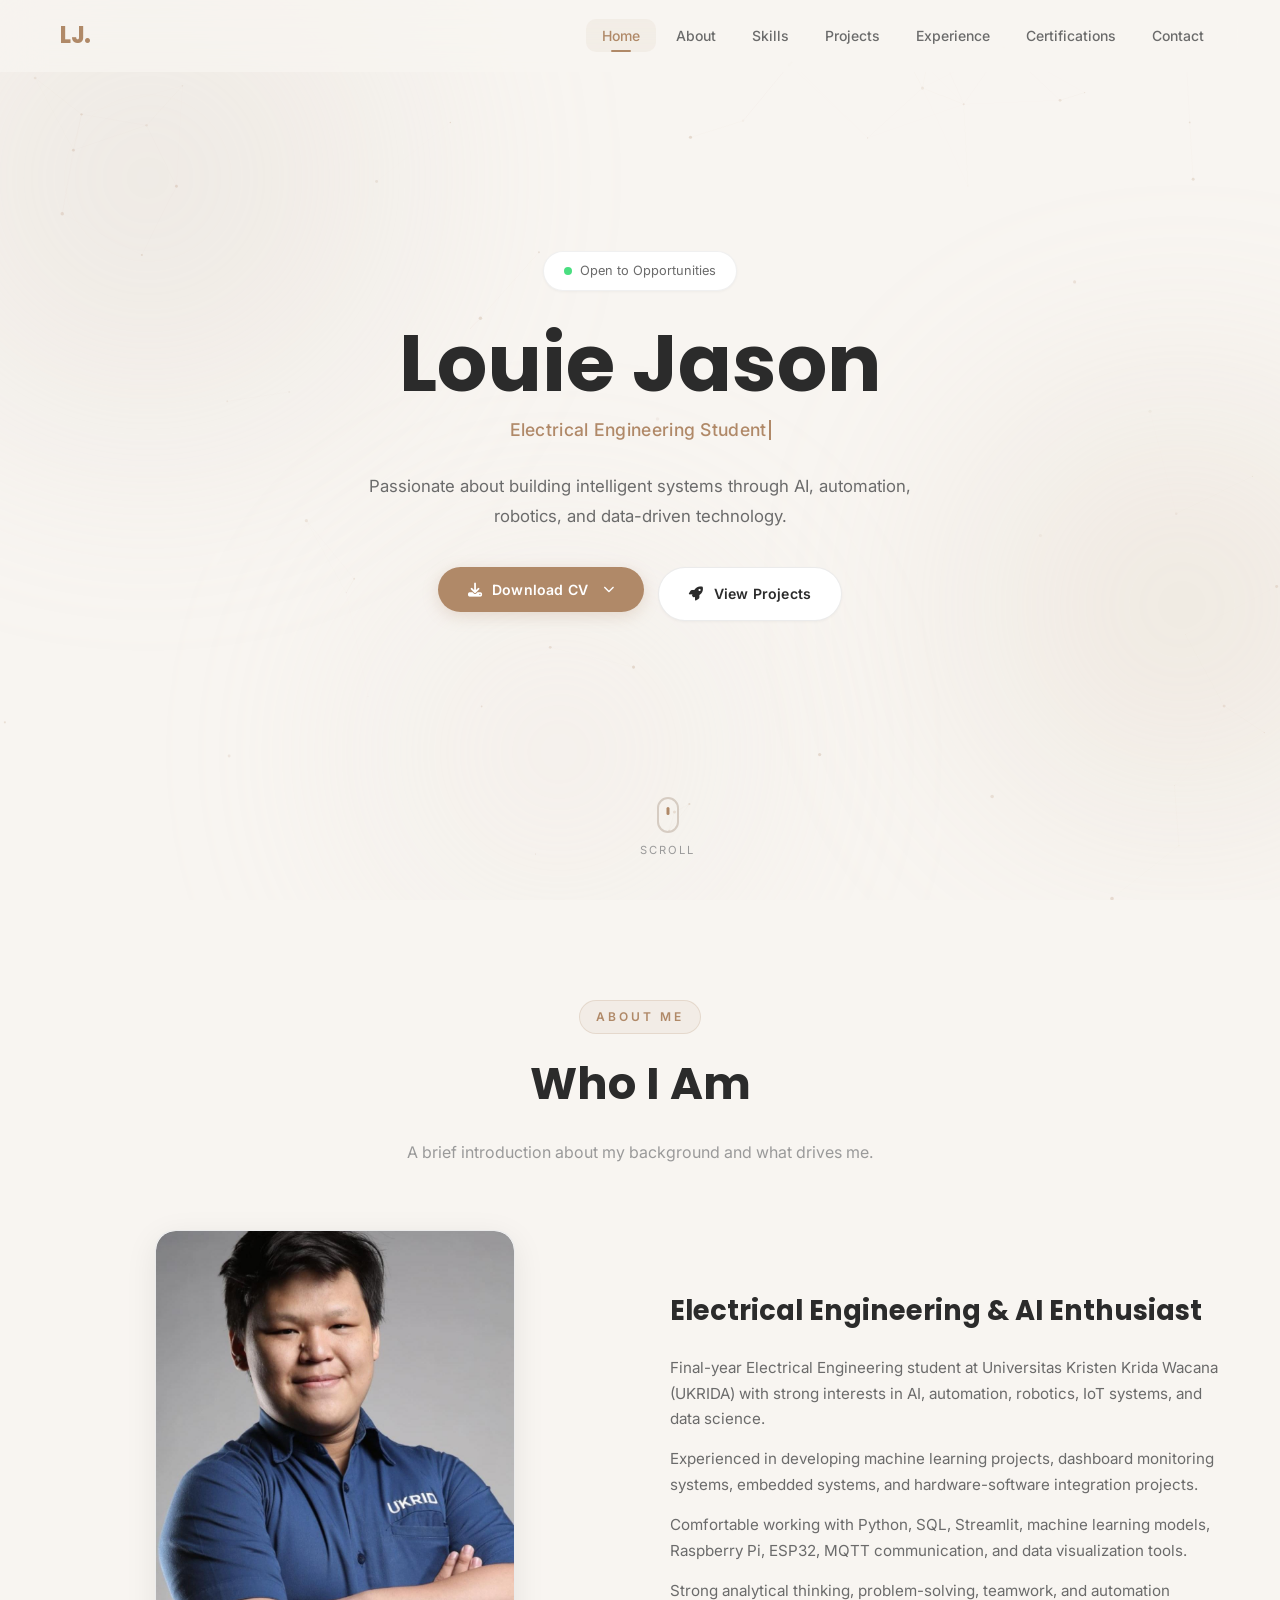
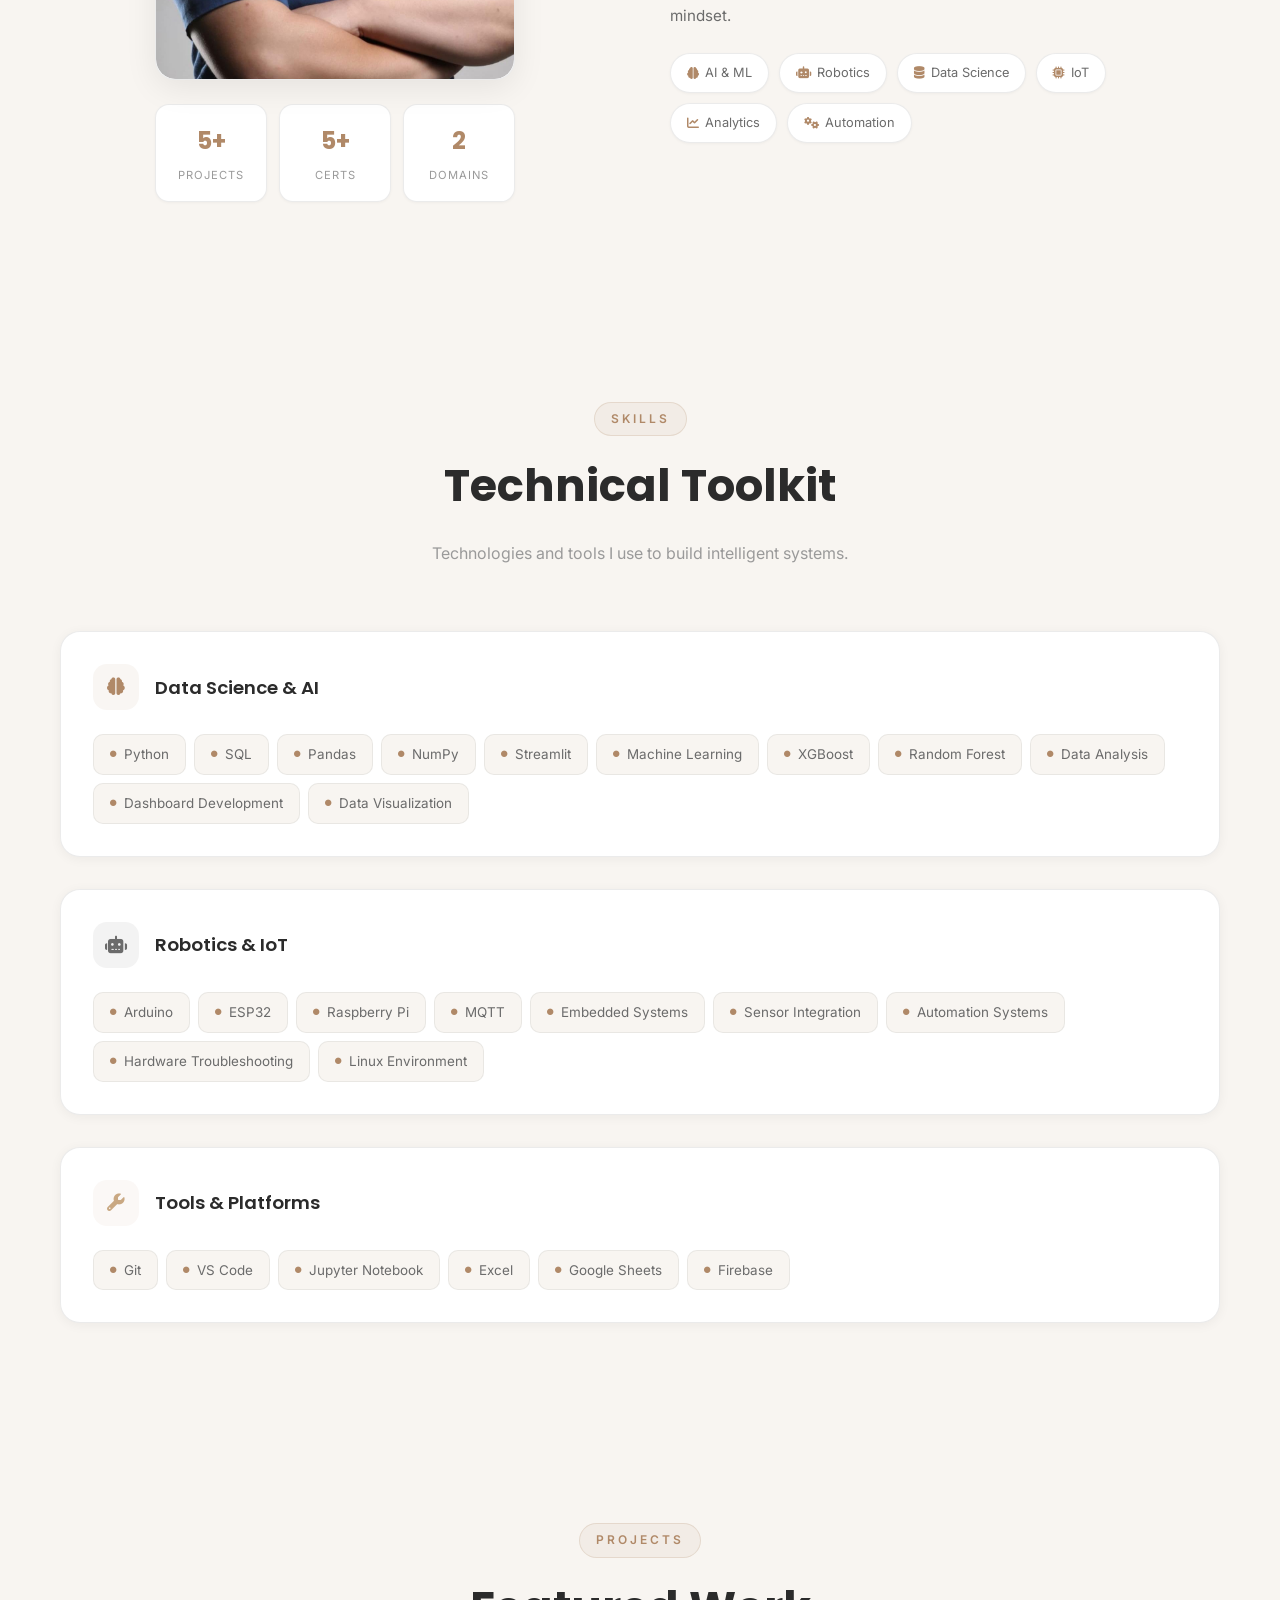
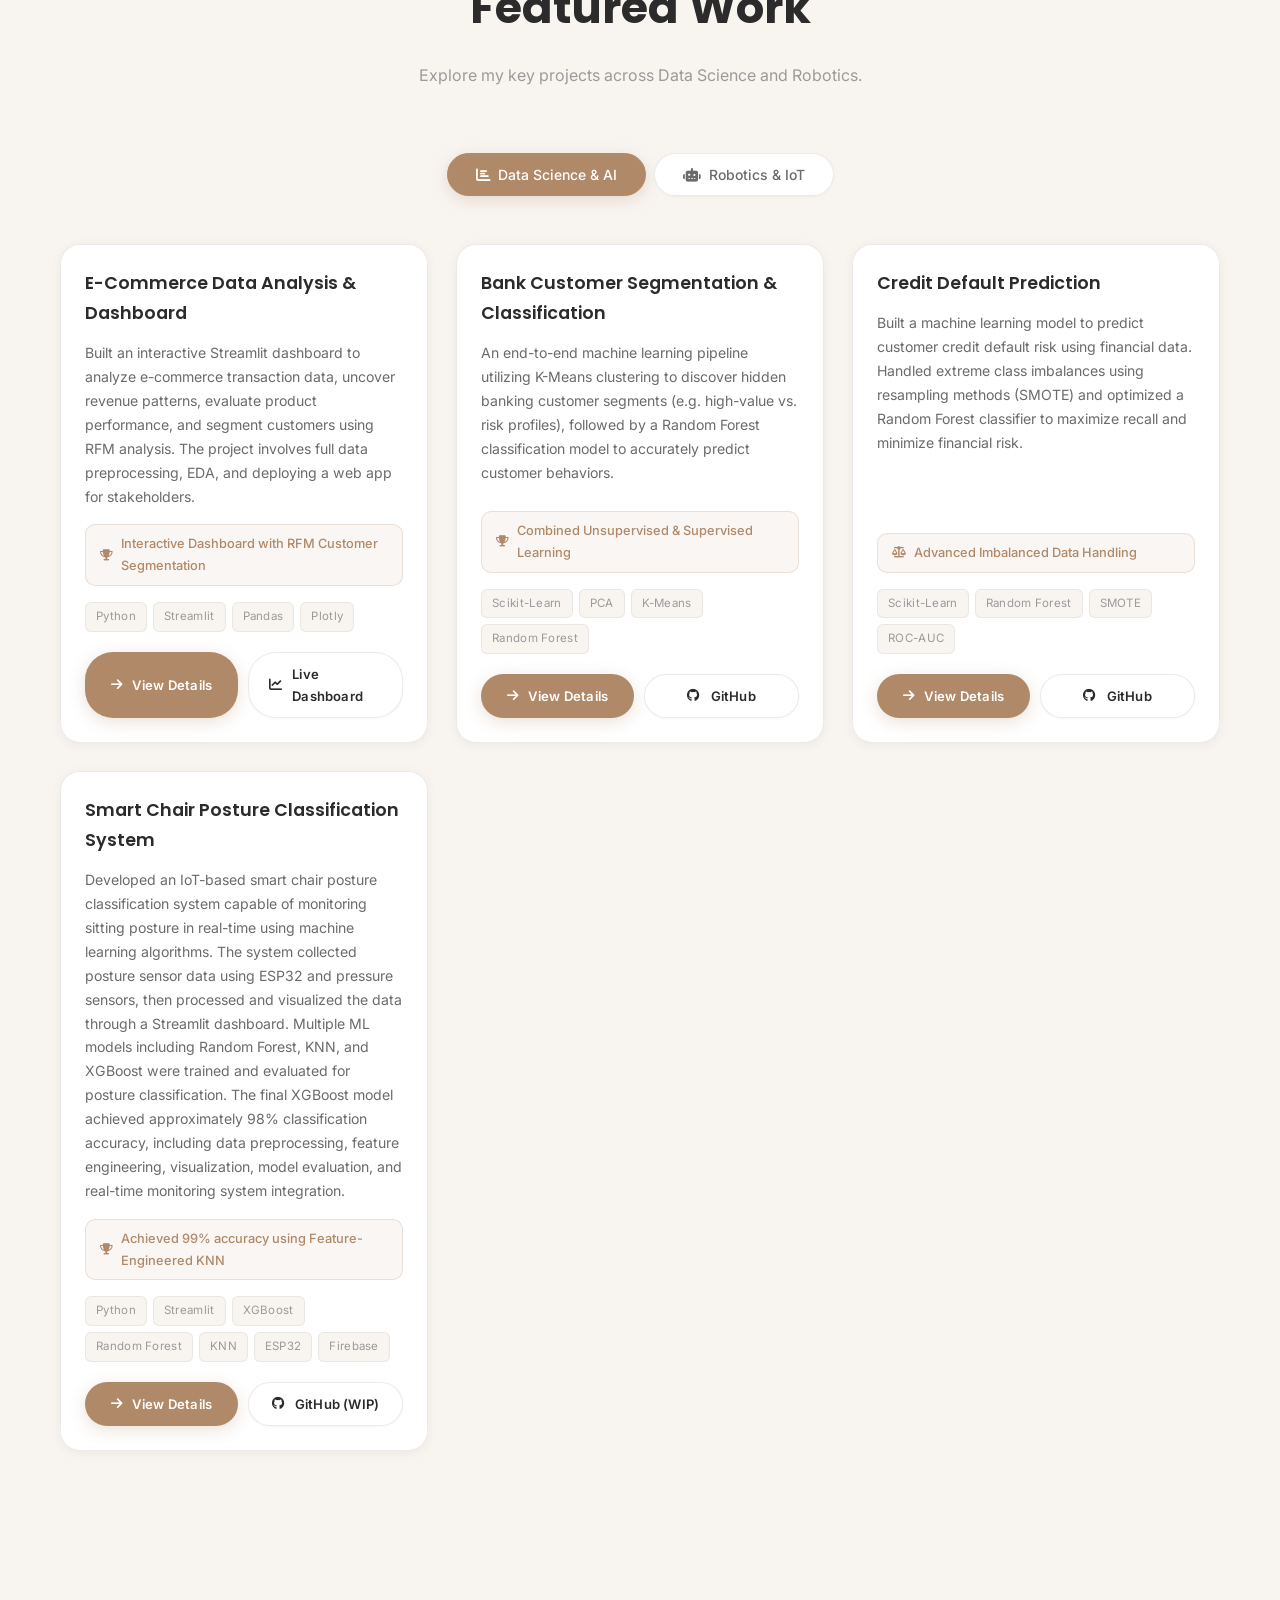
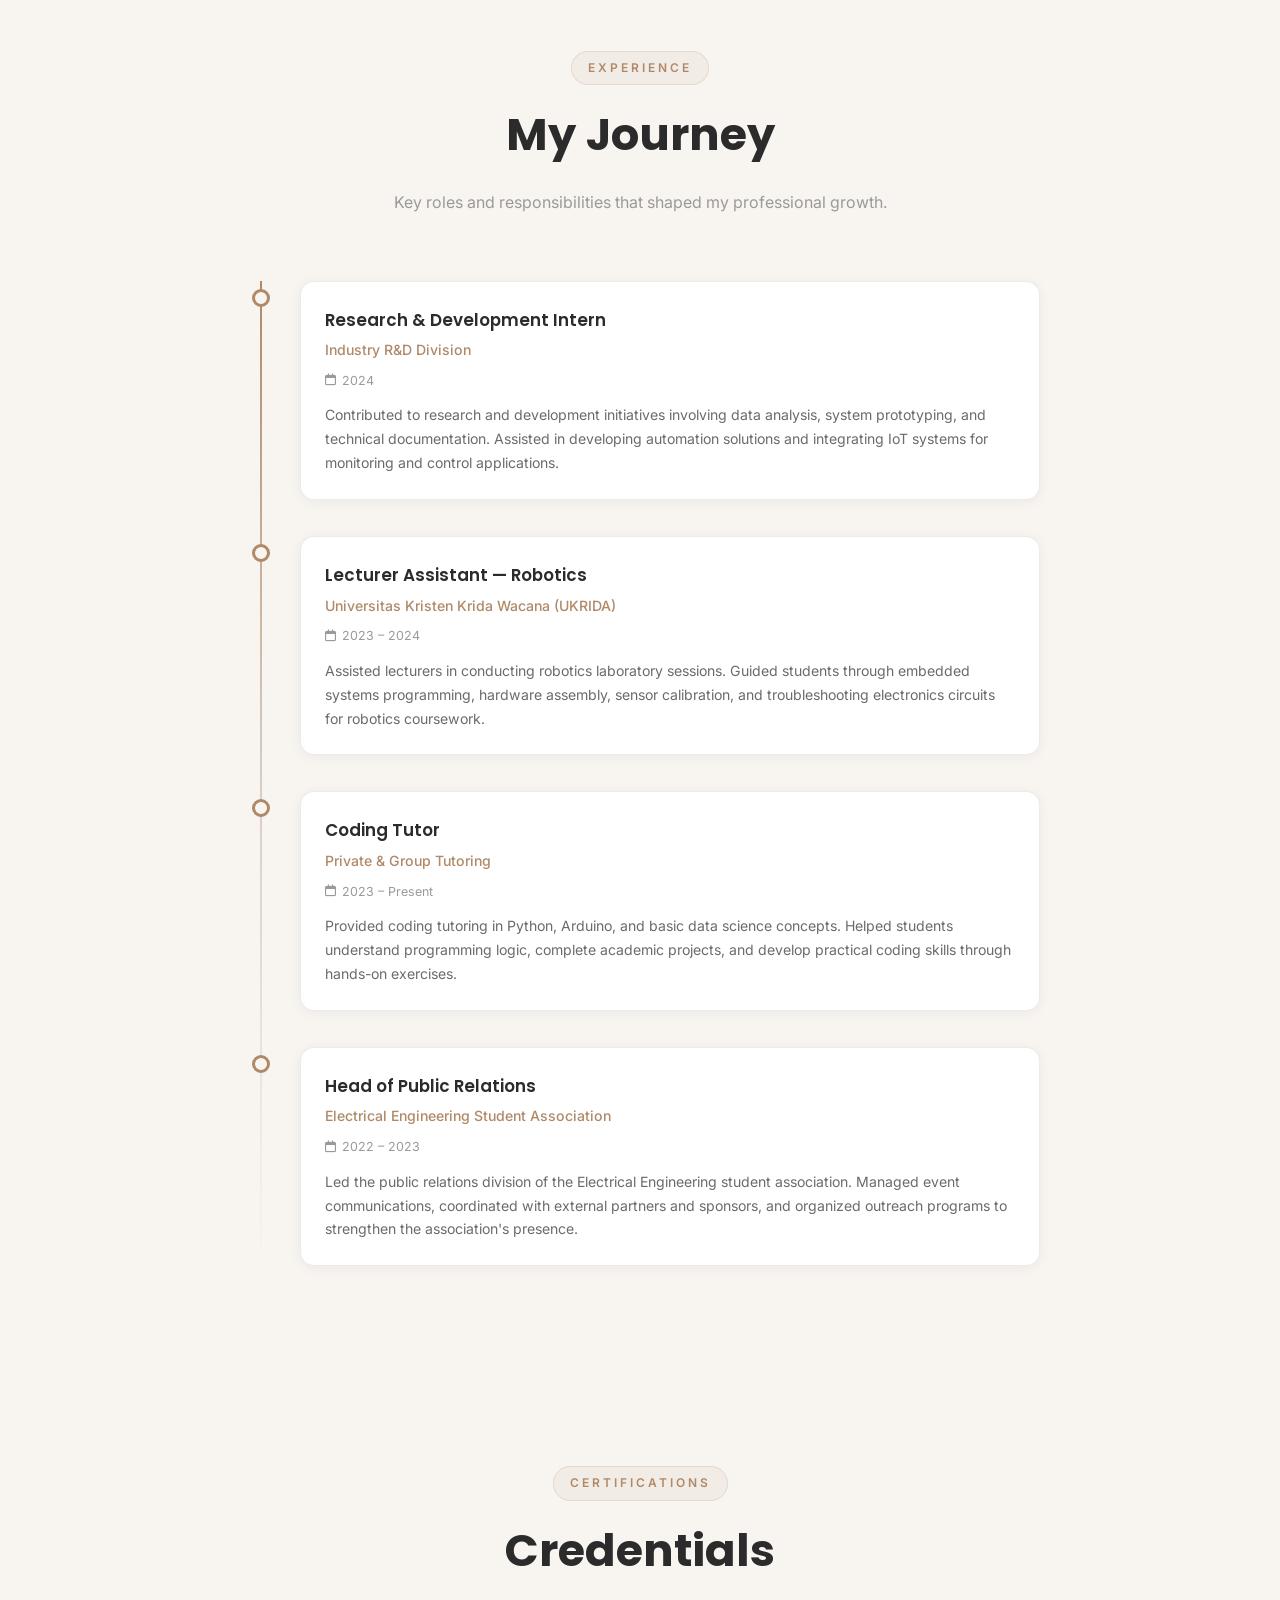
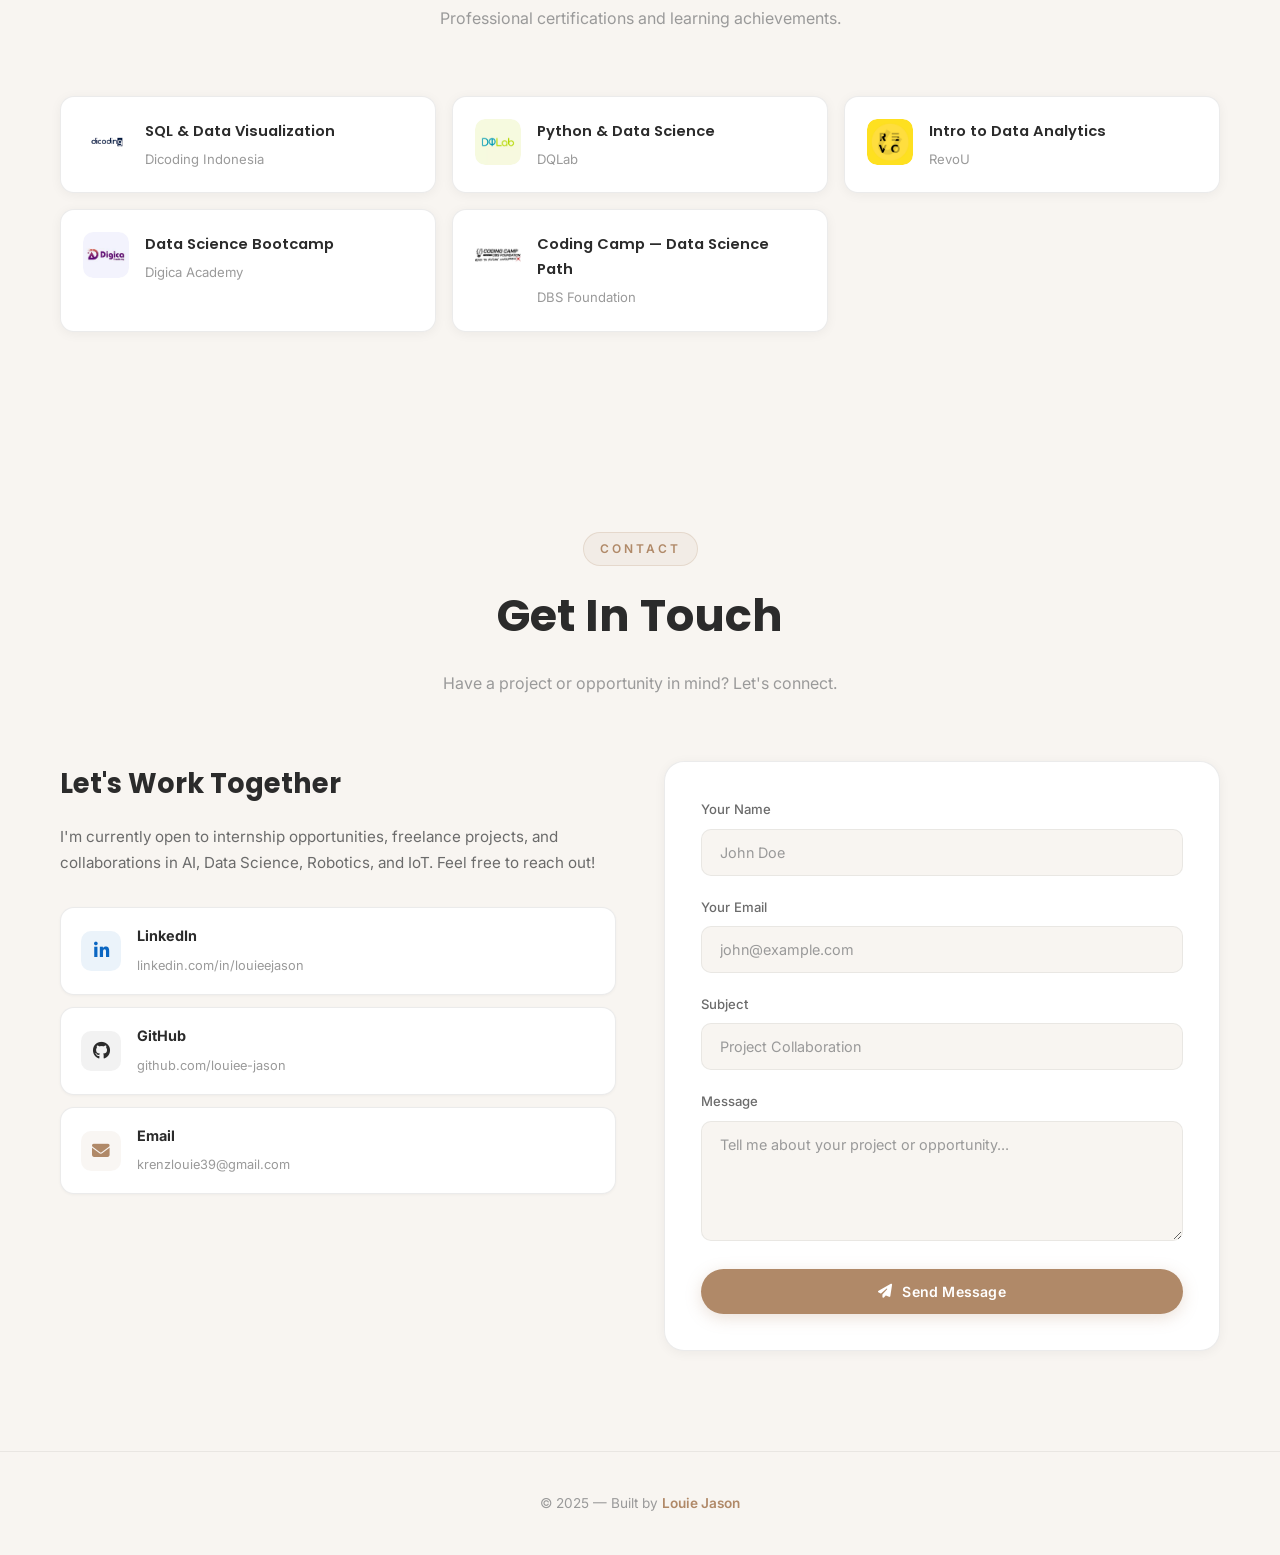
==== index.html @ 5260bde1 "Clean up repository: remove notebook folder, unused images, and all comments" ====
<!DOCTYPE html>
<html lang="en">
<head>
  <meta charset="UTF-8" />
  <meta name="viewport" content="width=device-width, initial-scale=1.0" />
  <meta name="description" content="Louie Jason — Electrical Engineering student passionate about AI, Data Science, Robotics & IoT. Explore projects, skills, and experience." />
  <meta name="keywords" content="Louie Jason, portfolio, AI, data science, robotics, IoT, electrical engineering" />
  <meta name="author" content="Louie Jason" />
  <title>Louie Jason — AI & Robotics Portfolio</title>

  <link rel="preconnect" href="https://fonts.googleapis.com" />
  <link rel="preconnect" href="https://fonts.gstatic.com" crossorigin />
  <link href="https://fonts.googleapis.com/css2?family=Inter:wght@400;500;600;700&family=Poppins:wght@400;500;600;700;800&display=swap" rel="stylesheet" />

  <link rel="stylesheet" href="https://cdnjs.cloudflare.com/ajax/libs/font-awesome/6.5.1/css/all.min.css" />

  <link rel="stylesheet" href="style.css" />
</head>
<body>

  <div class="preloader" id="preloader">
    <div class="preloader-spinner"></div>
    <div class="preloader-text">Loading</div>
  </div>

  <div class="bg-blobs" aria-hidden="true">
    <div class="blob blob-1"></div>
    <div class="blob blob-2"></div>
    <div class="blob blob-3"></div>
  </div>

  <canvas id="particles-canvas" aria-hidden="true"></canvas>

  <div class="nav-overlay" id="navOverlay"></div>

  <nav class="navbar" id="navbar">
    <a href="#hero" class="nav-logo">LJ.</a>
    <ul class="nav-links" id="navLinks">
      <li><a href="#hero" class="active">Home</a></li>
      <li><a href="#about">About</a></li>
      <li><a href="#skills">Skills</a></li>
      <li><a href="#projects">Projects</a></li>
      <li><a href="#experience">Experience</a></li>
      <li><a href="#certifications">Certifications</a></li>
      <li><a href="#contact">Contact</a></li>
    </ul>
    <button class="hamburger" id="hamburger" aria-label="Toggle navigation menu">
      <span></span>
      <span></span>
      <span></span>
    </button>
  </nav>

  <section class="hero" id="hero">
    <div class="hero-content">
      <div class="hero-badge">
        <span class="dot"></span>
        <span>Open to Opportunities</span>
      </div>
      <h1 class="hero-name">Louie Jason</h1>
      <div class="hero-typing-wrapper">
        <span class="hero-typing" id="typingText"></span><span class="typing-cursor"></span>
      </div>
      <p class="hero-description">
        Passionate about building intelligent systems through AI, automation, robotics, and data-driven technology.
      </p>
      <div class="hero-buttons">
        <div class="dropdown-wrapper">
          <button class="btn btn-primary" id="cvDropdownBtn">
            <i class="fa-solid fa-download"></i> Download CV <i class="fa-solid fa-chevron-down" style="font-size: 0.8em; margin-left: 5px;"></i>
          </button>
          <div class="dropdown-menu" id="cvDropdownMenu">
            <a href="cv/CV%20Louie%20DS.pdf" target="_blank" class="dropdown-item">
              <i class="fa-solid fa-chart-line"></i> Data Science & ML
            </a>
            <a href="cv/CV%20Louie.pdf" target="_blank" class="dropdown-item">
              <i class="fa-solid fa-microchip"></i> IoT & Robotics
            </a>
          </div>
        </div>
        <a href="#projects" class="btn btn-outline">
          <i class="fa-solid fa-rocket"></i> View Projects
        </a>
      </div>
    </div>
    <div class="hero-scroll">
      <div class="scroll-mouse"></div>
      <span>SCROLL</span>
    </div>
  </section>

  <section id="about">
    <div class="container">
      <div class="section-header reveal">
        <span class="section-label">About Me</span>
        <h2 class="section-title">Who I Am</h2>
        <p class="section-subtitle">A brief introduction about my background and what drives me.</p>
      </div>
      <div class="about-grid">
        <div class="about-image-wrapper reveal-left">
          <div class="about-image-card">
            <img src="images/me.jpeg" alt="Louie Jason" class="about-photo" />
          </div>
          <div class="about-stats">
            <div class="stat-card">
              <div class="stat-number">5+</div>
              <div class="stat-label">Projects</div>
            </div>
            <div class="stat-card">
              <div class="stat-number">5+</div>
              <div class="stat-label">Certs</div>
            </div>
            <div class="stat-card">
              <div class="stat-number">2</div>
              <div class="stat-label">Domains</div>
            </div>
          </div>
        </div>
        <div class="about-text-content reveal-right">
          <h3>Electrical Engineering &amp; AI Enthusiast</h3>
          <p>
            Final-year Electrical Engineering student at Universitas Kristen Krida Wacana (UKRIDA) with strong interests in AI, automation, robotics, IoT systems, and data science.
          </p>
          <p>
            Experienced in developing machine learning projects, dashboard monitoring systems, embedded systems, and hardware-software integration projects.
          </p>
          <p>
            Comfortable working with Python, SQL, Streamlit, machine learning models, Raspberry Pi, ESP32, MQTT communication, and data visualization tools.
          </p>
          <p>
            Strong analytical thinking, problem-solving, teamwork, and automation mindset.
          </p>
          <div class="about-highlights">
            <span class="highlight-tag"><i class="fa-solid fa-brain"></i> AI &amp; ML</span>
            <span class="highlight-tag"><i class="fa-solid fa-robot"></i> Robotics</span>
            <span class="highlight-tag"><i class="fa-solid fa-database"></i> Data Science</span>
            <span class="highlight-tag"><i class="fa-solid fa-microchip"></i> IoT</span>
            <span class="highlight-tag"><i class="fa-solid fa-chart-line"></i> Analytics</span>
            <span class="highlight-tag"><i class="fa-solid fa-gears"></i> Automation</span>
          </div>
        </div>
      </div>
    </div>
  </section>

  <section id="skills">
    <div class="container">
      <div class="section-header reveal">
        <span class="section-label">Skills</span>
        <h2 class="section-title">Technical Toolkit</h2>
        <p class="section-subtitle">Technologies and tools I use to build intelligent systems.</p>
      </div>
      <div class="skills-categories">

        <div class="skill-category reveal">
          <div class="skill-category-header">
            <div class="skill-category-icon data">
              <i class="fa-solid fa-brain"></i>
            </div>
            <h3 class="skill-category-title">Data Science &amp; AI</h3>
          </div>
          <div class="skills-grid">
            <span class="skill-chip"><i class="fa-solid fa-circle"></i> Python</span>
            <span class="skill-chip"><i class="fa-solid fa-circle"></i> SQL</span>
            <span class="skill-chip"><i class="fa-solid fa-circle"></i> Pandas</span>
            <span class="skill-chip"><i class="fa-solid fa-circle"></i> NumPy</span>
            <span class="skill-chip"><i class="fa-solid fa-circle"></i> Streamlit</span>
            <span class="skill-chip"><i class="fa-solid fa-circle"></i> Machine Learning</span>
            <span class="skill-chip"><i class="fa-solid fa-circle"></i> XGBoost</span>
            <span class="skill-chip"><i class="fa-solid fa-circle"></i> Random Forest</span>
            <span class="skill-chip"><i class="fa-solid fa-circle"></i> Data Analysis</span>
            <span class="skill-chip"><i class="fa-solid fa-circle"></i> Dashboard Development</span>
            <span class="skill-chip"><i class="fa-solid fa-circle"></i> Data Visualization</span>
          </div>
        </div>

        <div class="skill-category reveal">
          <div class="skill-category-header">
            <div class="skill-category-icon robotics">
              <i class="fa-solid fa-robot"></i>
            </div>
            <h3 class="skill-category-title">Robotics &amp; IoT</h3>
          </div>
          <div class="skills-grid">
            <span class="skill-chip"><i class="fa-solid fa-circle"></i> Arduino</span>
            <span class="skill-chip"><i class="fa-solid fa-circle"></i> ESP32</span>
            <span class="skill-chip"><i class="fa-solid fa-circle"></i> Raspberry Pi</span>
            <span class="skill-chip"><i class="fa-solid fa-circle"></i> MQTT</span>
            <span class="skill-chip"><i class="fa-solid fa-circle"></i> Embedded Systems</span>
            <span class="skill-chip"><i class="fa-solid fa-circle"></i> Sensor Integration</span>
            <span class="skill-chip"><i class="fa-solid fa-circle"></i> Automation Systems</span>
            <span class="skill-chip"><i class="fa-solid fa-circle"></i> Hardware Troubleshooting</span>
            <span class="skill-chip"><i class="fa-solid fa-circle"></i> Linux Environment</span>
          </div>
        </div>

        <div class="skill-category reveal">
          <div class="skill-category-header">
            <div class="skill-category-icon tools">
              <i class="fa-solid fa-wrench"></i>
            </div>
            <h3 class="skill-category-title">Tools &amp; Platforms</h3>
          </div>
          <div class="skills-grid">
            <span class="skill-chip"><i class="fa-solid fa-circle"></i> Git</span>
            <span class="skill-chip"><i class="fa-solid fa-circle"></i> VS Code</span>
            <span class="skill-chip"><i class="fa-solid fa-circle"></i> Jupyter Notebook</span>
            <span class="skill-chip"><i class="fa-solid fa-circle"></i> Excel</span>
            <span class="skill-chip"><i class="fa-solid fa-circle"></i> Google Sheets</span>
            <span class="skill-chip"><i class="fa-solid fa-circle"></i> Firebase</span>
          </div>
        </div>
      </div>
    </div>
  </section>

  <section id="projects">
    <div class="container">
      <div class="section-header reveal">
        <span class="section-label">Projects</span>
        <h2 class="section-title">Featured Work</h2>
        <p class="section-subtitle">Explore my key projects across Data Science and Robotics.</p>
      </div>

      <div class="projects-tabs reveal">
        <button class="tab-btn active" data-tab="datascience" id="tab-datascience">
          <i class="fa-solid fa-chart-bar"></i>&nbsp; Data Science &amp; AI
        </button>
        <button class="tab-btn" data-tab="robotics" id="tab-robotics">
          <i class="fa-solid fa-robot"></i>&nbsp; Robotics &amp; IoT
        </button>
      </div>

      <div class="tab-content active" id="datascience">
        <div class="projects-grid">

          <div class="project-card reveal">
            <div class="project-content">
              <h3 class="project-title">E-Commerce Data Analysis & Dashboard</h3>
              <p class="project-description">
                Built an interactive Streamlit dashboard to analyze e-commerce transaction data, uncover revenue patterns, evaluate product performance, and segment customers using RFM analysis. The project involves full data preprocessing, EDA, and deploying a web app for stakeholders.
              </p>
              <div class="project-highlight">
                <i class="fa-solid fa-trophy"></i> Interactive Dashboard with RFM Customer Segmentation
              </div>
              <div class="project-tech">
                <span class="tech-tag">Python</span>
                <span class="tech-tag">Streamlit</span>
                <span class="tech-tag">Pandas</span>
                <span class="tech-tag">Plotly</span>
              </div>
              <div class="project-links">
                <a href="projects/ecommerce-dashboard.html" class="btn btn-primary btn-small">
                  <i class="fa-solid fa-arrow-right"></i> View Details
                </a>
                <a href="https://ecommerce-dashboard-analysis-louieejason.streamlit.app/" target="_blank" class="btn btn-outline btn-small">
                  <i class="fa-solid fa-chart-line"></i> Live Dashboard
                </a>
              </div>
            </div>
          </div>

          <div class="project-card reveal">
            <div class="project-content">
              <h3 class="project-title">Bank Customer Segmentation & Classification</h3>
              <p class="project-description">
                An end-to-end machine learning pipeline utilizing K-Means clustering to discover hidden banking customer segments (e.g. high-value vs. risk profiles), followed by a Random Forest classification model to accurately predict customer behaviors.
              </p>
              <div class="project-highlight">
                <i class="fa-solid fa-trophy"></i> Combined Unsupervised & Supervised Learning
              </div>
              <div class="project-tech">
                <span class="tech-tag">Scikit-Learn</span>
                <span class="tech-tag">PCA</span>
                <span class="tech-tag">K-Means</span>
                <span class="tech-tag">Random Forest</span>
              </div>
              <div class="project-links">
                <a href="projects/ml-pipeline.html" class="btn btn-primary btn-small">
                  <i class="fa-solid fa-arrow-right"></i> View Details
                </a>
                <a href="https://github.com/louiee-jason/bank-customer-segmentation-and-classification/tree/main" target="_blank" class="btn btn-outline btn-small">
                  <i class="fa-brands fa-github"></i> GitHub
                </a>
              </div>
            </div>
          </div>

          <div class="project-card reveal">
            <div class="project-content">
              <h3 class="project-title">Credit Default Prediction</h3>
              <p class="project-description">
                Built a machine learning model to predict customer credit default risk using financial data. Handled extreme class imbalances using resampling methods (SMOTE) and optimized a Random Forest classifier to maximize recall and minimize financial risk.
              </p>
              <div class="project-highlight">
                <i class="fa-solid fa-balance-scale"></i> Advanced Imbalanced Data Handling
              </div>
              <div class="project-tech">
                <span class="tech-tag">Scikit-Learn</span>
                <span class="tech-tag">Random Forest</span>
                <span class="tech-tag">SMOTE</span>
                <span class="tech-tag">ROC-AUC</span>
              </div>
              <div class="project-links">
                <a href="projects/credit-default.html" class="btn btn-primary btn-small">
                  <i class="fa-solid fa-arrow-right"></i> View Details
                </a>
                <a href="https://github.com/louiee-jason" target="_blank" class="btn btn-outline btn-small">
                  <i class="fa-brands fa-github"></i> GitHub
                </a>
              </div>
            </div>
          </div>

          <div class="project-card reveal">

            <div class="project-content">
              <h3 class="project-title">Smart Chair Posture Classification System</h3>
              <p class="project-description">
                Developed an IoT-based smart chair posture classification system capable of monitoring sitting posture in real-time using machine learning algorithms. The system collected posture sensor data using ESP32 and pressure sensors, then processed and visualized the data through a Streamlit dashboard. Multiple ML models including Random Forest, KNN, and XGBoost were trained and evaluated for posture classification. The final XGBoost model achieved approximately 98% classification accuracy, including data preprocessing, feature engineering, visualization, model evaluation, and real-time monitoring system integration.
              </p>
              <div class="project-highlight">
                <i class="fa-solid fa-trophy"></i> Achieved 99% accuracy using Feature-Engineered KNN
              </div>
              <div class="project-tech">
                <span class="tech-tag">Python</span>
                <span class="tech-tag">Streamlit</span>
                <span class="tech-tag">XGBoost</span>
                <span class="tech-tag">Random Forest</span>
                <span class="tech-tag">KNN</span>
                <span class="tech-tag">ESP32</span>
                <span class="tech-tag">Firebase</span>
              </div>
              <div class="project-links">
                <a href="projects/smart-chair.html" class="btn btn-primary btn-small">
                  <i class="fa-solid fa-arrow-right"></i> View Details
                </a>
                <a href="https://github.com/louiee-jason" target="_blank" class="btn btn-outline btn-small">
                  <i class="fa-brands fa-github"></i> GitHub (WIP)
                </a>
              </div>
            </div>
          </div>

        </div>
      </div>

      <div class="tab-content" id="robotics">
        <div class="projects-grid">

          <div class="project-card reveal">
            <div class="project-content">
              <h3 class="project-title">Raspberry Pi Multi-Floor Fire Alarm System</h3>
              <p class="project-description">
                Real-Time IoT Fire Monitoring and Notification System built during an R&D internship at PT Galva Technologies. Uses MQTT publish-subscribe architecture for low-latency communication between Raspberry Pi transmitter and receiver nodes across multiple floors.
              </p>
              <div class="project-highlight">
                <i class="fa-solid fa-trophy"></i> Scalable Embedded IoT Architecture
              </div>
              <div class="project-tech">
                <span class="tech-tag">Raspberry Pi</span>
                <span class="tech-tag">MQTT</span>
                <span class="tech-tag">Python</span>
                <span class="tech-tag">I2C</span>
                <span class="tech-tag">IoT</span>
              </div>
              <div class="project-links">
                <a href="projects/fire-notification.html" class="btn btn-primary btn-small">
                  <i class="fa-solid fa-arrow-right"></i> View Case Study
                </a>
              </div>
            </div>
          </div>

          <div class="project-card reveal">

            <div class="project-content">
              <h3 class="project-title">KRSBI Robotics Project</h3>
              <p class="project-description">
                Participated in the Indonesian Robot Contest (KRSBI) and contributed to robot system preparation, hardware integration, and troubleshooting processes. Worked on embedded systems, robot electronics, testing, and hardware-software coordination for competition readiness.
              </p>
              <div class="project-highlight">
                <i class="fa-solid fa-trophy"></i> Robotics competition and embedded systems experience
              </div>
              <div class="project-tech">
                <span class="tech-tag">Arduino</span>
                <span class="tech-tag">Embedded Systems</span>
                <span class="tech-tag">C++</span>
                <span class="tech-tag">Robotics</span>
              </div>
              <div class="project-links">
                <a href="projects/krsbi-robotics.html" class="btn btn-primary btn-small">
                  <i class="fa-solid fa-arrow-right"></i> View Details
                </a>
              </div>
            </div>
          </div>

          <div class="project-card reveal">

            <div class="project-content">
              <h3 class="project-title">Arduino Line Follower Robot</h3>
              <p class="project-description">
                Designed and developed a digital line follower robot using LM324 comparator circuits for sensor signal processing, feeding into an Arduino Uno for control logic, and driving motors via a motor driver. Focused on sensor calibration, algorithm design, and hardware-software integration.
              </p>
              <div class="project-highlight">
                <i class="fa-solid fa-trophy"></i> Hardware-Software integration with Arduino and custom PCB
              </div>
              <div class="project-tech">
                <span class="tech-tag">Arduino</span>
                <span class="tech-tag">LM324</span>
                <span class="tech-tag">Motor Control</span>
              </div>
              <div class="project-links">
                <a href="projects/line-follower.html" class="btn btn-primary btn-small">
                  <i class="fa-solid fa-arrow-right"></i> View Details
                </a>
              </div>
            </div>
          </div>
        </div>
      </div>
    </div>
  </section>

  <section id="experience">
    <div class="container">
      <div class="section-header reveal">
        <span class="section-label">Experience</span>
        <h2 class="section-title">My Journey</h2>
        <p class="section-subtitle">Key roles and responsibilities that shaped my professional growth.</p>
      </div>
      <div class="timeline">

        <div class="timeline-item reveal">
          <div class="timeline-dot"></div>
          <div class="timeline-card">
            <h3 class="timeline-role">Research &amp; Development Intern</h3>
            <p class="timeline-org">Industry R&amp;D Division</p>
            <p class="timeline-period"><i class="fa-regular fa-calendar"></i> 2024</p>
            <p class="timeline-desc">
              Contributed to research and development initiatives involving data analysis, system prototyping, and technical documentation. Assisted in developing automation solutions and integrating IoT systems for monitoring and control applications.
            </p>
          </div>
        </div>

        <div class="timeline-item reveal">
          <div class="timeline-dot"></div>
          <div class="timeline-card">
            <h3 class="timeline-role">Lecturer Assistant — Robotics</h3>
            <p class="timeline-org">Universitas Kristen Krida Wacana (UKRIDA)</p>
            <p class="timeline-period"><i class="fa-regular fa-calendar"></i> 2023 – 2024</p>
            <p class="timeline-desc">
              Assisted lecturers in conducting robotics laboratory sessions. Guided students through embedded systems programming, hardware assembly, sensor calibration, and troubleshooting electronics circuits for robotics coursework.
            </p>
          </div>
        </div>

        <div class="timeline-item reveal">
          <div class="timeline-dot"></div>
          <div class="timeline-card">
            <h3 class="timeline-role">Coding Tutor</h3>
            <p class="timeline-org">Private &amp; Group Tutoring</p>
            <p class="timeline-period"><i class="fa-regular fa-calendar"></i> 2023 – Present</p>
            <p class="timeline-desc">
              Provided coding tutoring in Python, Arduino, and basic data science concepts. Helped students understand programming logic, complete academic projects, and develop practical coding skills through hands-on exercises.
            </p>
          </div>
        </div>

        <div class="timeline-item reveal">
          <div class="timeline-dot"></div>
          <div class="timeline-card">
            <h3 class="timeline-role">Head of Public Relations</h3>
            <p class="timeline-org">Electrical Engineering Student Association</p>
            <p class="timeline-period"><i class="fa-regular fa-calendar"></i> 2022 – 2023</p>
            <p class="timeline-desc">
              Led the public relations division of the Electrical Engineering student association. Managed event communications, coordinated with external partners and sponsors, and organized outreach programs to strengthen the association's presence.
            </p>
          </div>
        </div>
      </div>
    </div>
  </section>

  <section id="certifications">
    <div class="container">
      <div class="section-header reveal">
        <span class="section-label">Certifications</span>
        <h2 class="section-title">Credentials</h2>
        <p class="section-subtitle">Professional certifications and learning achievements.</p>
      </div>
      <div class="certs-grid">
        <div class="cert-card reveal">
          <div class="cert-icon"><img src="images/dicoding.png" alt="Dicoding Logo" /></div>
          <div class="cert-info">
            <h4>SQL &amp; Data Visualization</h4>
            <p>Dicoding Indonesia</p>
          </div>
        </div>
        <div class="cert-card reveal">
          <div class="cert-icon"><img src="images/dqlab.png" alt="DQLab Logo" /></div>
          <div class="cert-info">
            <h4>Python &amp; Data Science</h4>
            <p>DQLab</p>
          </div>
        </div>
        <div class="cert-card reveal">
          <div class="cert-icon"><img src="images/revou.jpg" alt="RevoU Logo" /></div>
          <div class="cert-info">
            <h4>Intro to Data Analytics</h4>
            <p>RevoU</p>
          </div>
        </div>
        <div class="cert-card reveal">
          <div class="cert-icon"><img src="images/digica.jpeg" alt="Digica Logo" /></div>
          <div class="cert-info">
            <h4>Data Science Bootcamp</h4>
            <p>Digica Academy</p>
          </div>
        </div>
        <div class="cert-card reveal">
          <div class="cert-icon"><img src="images/codingcamp.jpeg" alt="Coding Camp Logo" /></div>
          <div class="cert-info">
            <h4>Coding Camp — Data Science Path</h4>
            <p>DBS Foundation</p>
          </div>
        </div>
      </div>
    </div>
  </section>

  <section id="contact">
    <div class="container">
      <div class="section-header reveal">
        <span class="section-label">Contact</span>
        <h2 class="section-title">Get In Touch</h2>
        <p class="section-subtitle">Have a project or opportunity in mind? Let's connect.</p>
      </div>
      <div class="contact-grid">
        <div class="contact-info reveal-left">
          <h3>Let's Work Together</h3>
          <p>I'm currently open to internship opportunities, freelance projects, and collaborations in AI, Data Science, Robotics, and IoT. Feel free to reach out!</p>
          <div class="contact-socials">
            <a href="https://linkedin.com/in/louieejason" target="_blank" class="social-link" id="linkedin-link">
              <div class="social-icon-wrapper linkedin">
                <i class="fa-brands fa-linkedin-in"></i>
              </div>
              <div class="social-link-text">
                <strong>LinkedIn</strong>
                <span>linkedin.com/in/louieejason</span>
              </div>
            </a>
            <a href="https://github.com/louiee-jason" target="_blank" class="social-link" id="github-link">
              <div class="social-icon-wrapper github">
                <i class="fa-brands fa-github"></i>
              </div>
              <div class="social-link-text">
                <strong>GitHub</strong>
                <span>github.com/louiee-jason</span>
              </div>
            </a>
            <a href="https://mail.google.com/mail/?view=cm&fs=1&to=krenzlouie39@gmail.com" target="_blank" class="social-link" id="email-link">
              <div class="social-icon-wrapper email">
                <i class="fa-solid fa-envelope"></i>
              </div>
              <div class="social-link-text">
                <strong>Email</strong>
                <span>krenzlouie39@gmail.com</span>
              </div>
            </a>
          </div>
        </div>
        <div class="contact-form-wrapper reveal-right">
          <form class="contact-form" id="contactForm" action="https://formspree.io/f/mvzydejg" method="POST">
            <div class="form-group">
              <label for="name">Your Name</label>
              <input type="text" id="name" name="name" placeholder="John Doe" required />
            </div>
            <div class="form-group">
              <label for="email">Your Email</label>
              <input type="email" id="email" name="email" placeholder="john@example.com" required />
            </div>
            <div class="form-group">
              <label for="subject">Subject</label>
              <input type="text" id="subject" name="subject" placeholder="Project Collaboration" />
            </div>
            <div class="form-group">
              <label for="message">Message</label>
              <textarea id="message" name="message" placeholder="Tell me about your project or opportunity..." required></textarea>
            </div>
            <button type="submit" class="btn btn-primary form-submit-btn">
              <i class="fa-solid fa-paper-plane"></i> Send Message
            </button>
          </form>
        </div>
      </div>
    </div>
  </section>

  <footer class="footer">
    <p class="footer-text">
      &copy; 2025 &mdash; Built by <span>Louie Jason</span>
    </p>
  </footer>

  <button class="scroll-top" id="scrollTopBtn" aria-label="Scroll to top">
    <i class="fa-solid fa-arrow-up"></i>
  </button>

  <script src="script.js"></script>
</body>
</html>
---- style.css ----
:root {
  --bg-primary: #F8F5F1;
  --bg-secondary: #EFE8DF;
  --bg-card: #FFFFFF;
  --bg-glass: rgba(255, 255, 255, 0.6);
  --border-light: rgba(0, 0, 0, 0.06);
  --border-card: rgba(0, 0, 0, 0.08);
  --text-primary: #2B2B2B;
  --text-secondary: #6B6B6B;
  --text-muted: #9A9A9A;
  --accent: #B08968;
  --accent-light: #C9A882;
  --accent-dark: #8B6D4F;
  --accent-bg: rgba(176, 137, 104, 0.08);
  --accent-border: rgba(176, 137, 104, 0.2);
  --secondary: #D6CCC2;
  --secondary-light: #E8E0D8;
  --shadow-sm: 0 1px 3px rgba(0, 0, 0, 0.04);
  --shadow-md: 0 4px 16px rgba(0, 0, 0, 0.06);
  --shadow-lg: 0 8px 32px rgba(0, 0, 0, 0.08);
  --shadow-xl: 0 16px 48px rgba(0, 0, 0, 0.1);
  --shadow-card: 0 2px 12px rgba(0, 0, 0, 0.05);
  --shadow-card-hover: 0 12px 36px rgba(0, 0, 0, 0.1);
  --radius-sm: 10px;
  --radius-md: 14px;
  --radius-lg: 20px;
  --radius-xl: 28px;
  --font-main: 'Inter', sans-serif;
  --font-display: 'Poppins', sans-serif;
  --transition-fast: 0.2s ease;
  --transition-med: 0.35s ease;
  --transition-slow: 0.5s ease;
  --navbar-height: 72px;
}

*,
*::before,
*::after {
  margin: 0;
  padding: 0;
  box-sizing: border-box;
}

html {
  scroll-behavior: smooth;
  font-size: 16px;
  scrollbar-width: thin;
  scrollbar-color: var(--secondary) var(--bg-primary);
}

html::-webkit-scrollbar {
  width: 6px;
}

html::-webkit-scrollbar-track {
  background: var(--bg-primary);
}

html::-webkit-scrollbar-thumb {
  background: var(--secondary);
  border-radius: 3px;
}

body {
  font-family: var(--font-main);
  background: var(--bg-primary);
  color: var(--text-primary);
  line-height: 1.7;
  overflow-x: hidden;
  -webkit-font-smoothing: antialiased;
}

a {
  text-decoration: none;
  color: inherit;
}

ul {
  list-style: none;
}

img {
  max-width: 100%;
  display: block;
}

.preloader {
  position: fixed;
  inset: 0;
  z-index: 10000;
  background: var(--bg-primary);
  display: flex;
  align-items: center;
  justify-content: center;
  flex-direction: column;
  gap: 24px;
  transition: opacity 0.6s ease, visibility 0.6s ease;
}

.preloader.hidden {
  opacity: 0;
  visibility: hidden;
  pointer-events: none;
}

.preloader-spinner {
  width: 40px;
  height: 40px;
  border-radius: 50%;
  border: 3px solid var(--secondary);
  border-top-color: var(--accent);
  animation: spin 0.8s linear infinite;
}

.preloader-text {
  font-family: var(--font-display);
  font-size: 0.85rem;
  letter-spacing: 3px;
  text-transform: uppercase;
  color: var(--accent);
}

@keyframes spin {
  to {
    transform: rotate(360deg);
  }
}

.bg-blobs {
  position: fixed;
  inset: 0;
  z-index: 0;
  overflow: hidden;
  pointer-events: none;
}

.blob {
  position: absolute;
  border-radius: 50%;
  filter: blur(120px);
  opacity: 0.25;
  animation: blobFloat 25s ease-in-out infinite;
}

.blob-1 {
  width: 500px;
  height: 500px;
  background: var(--secondary);
  top: -8%;
  left: -8%;
  animation-delay: 0s;
}

.blob-2 {
  width: 400px;
  height: 400px;
  background: #D4C4B0;
  top: 45%;
  right: -8%;
  animation-delay: -8s;
}

.blob-3 {
  width: 350px;
  height: 350px;
  background: var(--secondary-light);
  bottom: -3%;
  left: 30%;
  animation-delay: -16s;
}

@keyframes blobFloat {

  0%,
  100% {
    transform: translate(0, 0) scale(1);
  }

  25% {
    transform: translate(30px, -40px) scale(1.05);
  }

  50% {
    transform: translate(-20px, 30px) scale(0.97);
  }

  75% {
    transform: translate(35px, 15px) scale(1.03);
  }
}

#particles-canvas {
  position: fixed;
  inset: 0;
  z-index: 0;
  pointer-events: none;
}

.navbar {
  position: fixed;
  top: 0;
  left: 0;
  right: 0;
  height: var(--navbar-height);
  z-index: 1000;
  display: flex;
  align-items: center;
  justify-content: space-between;
  padding: 0 clamp(20px, 5vw, 60px);
  background: rgba(248, 245, 241, 0.7);
  backdrop-filter: blur(20px);
  -webkit-backdrop-filter: blur(20px);
  border-bottom: 1px solid transparent;
  transition: var(--transition-med);
}

.navbar.scrolled {
  background: rgba(248, 245, 241, 0.95);
  border-bottom-color: var(--border-light);
  box-shadow: var(--shadow-sm);
}

.nav-logo {
  font-family: var(--font-display);
  font-size: 1.5rem;
  font-weight: 700;
  color: var(--accent);
  letter-spacing: -0.5px;
}

.nav-links {
  display: flex;
  align-items: center;
  gap: 4px;
}

.nav-links a {
  position: relative;
  padding: 8px 16px;
  font-size: 0.875rem;
  font-weight: 500;
  color: var(--text-secondary);
  border-radius: var(--radius-sm);
  transition: var(--transition-fast);
}

.nav-links a:hover {
  color: var(--text-primary);
  background: rgba(0, 0, 0, 0.03);
}

.nav-links a.active {
  color: var(--accent);
  background: var(--accent-bg);
}

.nav-links a.active::after {
  content: '';
  position: absolute;
  bottom: 0;
  left: 50%;
  transform: translateX(-50%);
  width: 20px;
  height: 2px;
  background: var(--accent);
  border-radius: 2px;
}

.hamburger {
  display: none;
  flex-direction: column;
  gap: 5px;
  cursor: pointer;
  padding: 8px;
  z-index: 1001;
  background: none;
  border: none;
}

.hamburger span {
  display: block;
  width: 22px;
  height: 2px;
  background: var(--text-primary);
  border-radius: 2px;
  transition: var(--transition-fast);
}

.hamburger.active span:nth-child(1) {
  transform: rotate(45deg) translate(5px, 5px);
}

.hamburger.active span:nth-child(2) {
  opacity: 0;
}

.hamburger.active span:nth-child(3) {
  transform: rotate(-45deg) translate(5px, -5px);
}

section {
  position: relative;
  z-index: 1;
  padding: 100px clamp(20px, 5vw, 60px);
}

.section-header {
  text-align: center;
  margin-bottom: 64px;
}

.section-label {
  display: inline-block;
  font-size: 0.75rem;
  font-weight: 600;
  letter-spacing: 3px;
  text-transform: uppercase;
  color: var(--accent);
  margin-bottom: 12px;
  padding: 6px 16px;
  border: 1px solid var(--accent-border);
  border-radius: 20px;
  background: var(--accent-bg);
}

.section-title {
  font-family: var(--font-display);
  font-size: clamp(2rem, 4vw, 2.8rem);
  font-weight: 700;
  margin-bottom: 16px;
  color: var(--text-primary);
}

.section-subtitle {
  font-size: 1rem;
  color: var(--text-muted);
  max-width: 560px;
  margin: 0 auto;
}

.container {
  max-width: 1200px;
  margin: 0 auto;
}

.hero {
  min-height: 100vh;
  display: flex;
  align-items: center;
  justify-content: center;
  text-align: center;
  padding-top: var(--navbar-height);
  position: relative;
  overflow: hidden;
}

.hero-content {
  position: relative;
  z-index: 2;
  max-width: 720px;
}

.hero-badge {
  display: inline-flex;
  align-items: center;
  gap: 8px;
  padding: 8px 20px;
  border: 1px solid var(--border-light);
  border-radius: 30px;
  background: var(--bg-card);
  box-shadow: var(--shadow-sm);
  font-size: 0.8rem;
  color: var(--text-secondary);
  margin-bottom: 28px;
  animation: fadeInDown 0.8s ease forwards;
}

.hero-badge .dot {
  width: 8px;
  height: 8px;
  background: #4ade80;
  border-radius: 50%;
  animation: pulse 2s ease-in-out infinite;
}

@keyframes pulse {

  0%,
  100% {
    opacity: 1;
    box-shadow: 0 0 0 0 rgba(74, 222, 128, 0.3);
  }

  50% {
    opacity: 0.8;
    box-shadow: 0 0 0 8px rgba(74, 222, 128, 0);
  }
}

.hero-name {
  font-family: var(--font-display);
  font-size: clamp(3rem, 8vw, 5rem);
  font-weight: 700;
  line-height: 1.1;
  margin-bottom: 8px;
  color: var(--text-primary);
  animation: fadeInUp 0.8s ease 0.2s both;
}

.hero-typing-wrapper {
  height: 32px;
  margin-bottom: 24px;
  animation: fadeInUp 0.8s ease 0.4s both;
}

.hero-typing {
  font-size: clamp(0.9rem, 2vw, 1.1rem);
  color: var(--accent);
  font-weight: 500;
  letter-spacing: 0.3px;
}

.typing-cursor {
  display: inline-block;
  width: 2px;
  height: 1.2em;
  background: var(--accent);
  margin-left: 2px;
  vertical-align: text-bottom;
  animation: blink 0.8s step-end infinite;
}

@keyframes blink {
  50% {
    opacity: 0;
  }
}

.hero-description {
  font-size: clamp(0.95rem, 1.5vw, 1.05rem);
  color: var(--text-secondary);
  max-width: 560px;
  margin: 0 auto 36px;
  line-height: 1.8;
  animation: fadeInUp 0.8s ease 0.6s both;
}

.hero-buttons {
  display: flex;
  gap: 14px;
  justify-content: center;
  flex-wrap: wrap;
  animation: fadeInUp 0.8s ease 0.8s both;
}

.btn {
  display: inline-flex;
  align-items: center;
  gap: 10px;
  padding: 14px 30px;
  border-radius: var(--radius-xl);
  font-family: var(--font-main);
  font-size: 0.88rem;
  font-weight: 600;
  cursor: pointer;
  border: none;
  transition: var(--transition-med);
  letter-spacing: 0.2px;
}

.btn-primary {
  background: var(--accent);
  color: #fff;
  box-shadow: 0 4px 16px rgba(176, 137, 104, 0.25);
}

.btn-primary:hover {
  background: var(--accent-dark);
  transform: translateY(-2px);
  box-shadow: 0 8px 24px rgba(176, 137, 104, 0.3);
}

.btn-outline {
  background: var(--bg-card);
  color: var(--text-primary);
  border: 1px solid var(--border-card);
  box-shadow: var(--shadow-sm);
}

.btn-outline:hover {
  border-color: var(--accent);
  color: var(--accent);
  transform: translateY(-2px);
  box-shadow: var(--shadow-md);
}

.btn-small {
  padding: 10px 20px;
  font-size: 0.82rem;
}

.hero-scroll {
  position: absolute;
  bottom: 40px;
  left: 50%;
  transform: translateX(-50%);
  display: flex;
  flex-direction: column;
  align-items: center;
  gap: 8px;
  color: var(--text-muted);
  font-size: 0.7rem;
  letter-spacing: 2px;
  animation: fadeInUp 1s ease 1.2s both;
}

.scroll-mouse {
  width: 22px;
  height: 36px;
  border: 2px solid var(--secondary);
  border-radius: 12px;
  position: relative;
}

.scroll-mouse::after {
  content: '';
  position: absolute;
  top: 8px;
  left: 50%;
  transform: translateX(-50%);
  width: 3px;
  height: 8px;
  background: var(--accent);
  border-radius: 2px;
  animation: scrollDown 1.5s ease-in-out infinite;
}

@keyframes scrollDown {
  0% {
    transform: translateX(-50%) translateY(0);
    opacity: 1;
  }

  100% {
    transform: translateX(-50%) translateY(12px);
    opacity: 0;
  }
}

.about-grid {
  display: grid;
  grid-template-columns: 1fr 1fr;
  gap: 60px;
  align-items: center;
}

.about-image-wrapper {
  position: relative;
}

.about-image-card {
  position: relative;
  width: 100%;
  max-width: 360px;
  margin: 0 auto;
  aspect-ratio: 4 / 5;
  border-radius: var(--radius-lg);
  background: var(--bg-card);
  border: 1px solid var(--border-card);
  box-shadow: var(--shadow-lg);
  overflow: hidden;
  display: flex;
  align-items: center;
  justify-content: center;
}

.about-photo {
  width: 100%;
  height: 100%;
  object-fit: cover;
  border-radius: var(--radius-lg);
}

.about-stats {
  display: grid;
  grid-template-columns: repeat(3, 1fr);
  gap: 12px;
  margin-top: 24px;
  max-width: 360px;
  margin-left: auto;
  margin-right: auto;
}

.stat-card {
  background: var(--bg-card);
  border: 1px solid var(--border-card);
  border-radius: var(--radius-md);
  padding: 16px 12px;
  text-align: center;
  box-shadow: var(--shadow-sm);
  transition: var(--transition-fast);
}

.stat-card:hover {
  transform: translateY(-2px);
  box-shadow: var(--shadow-md);
}

.stat-number {
  font-family: var(--font-display);
  font-size: 1.5rem;
  font-weight: 700;
  color: var(--accent);
}

.stat-label {
  font-size: 0.7rem;
  color: var(--text-muted);
  margin-top: 4px;
  text-transform: uppercase;
  letter-spacing: 1px;
}

.about-text-content h3 {
  font-family: var(--font-display);
  font-size: 1.7rem;
  font-weight: 700;
  margin-bottom: 20px;
  color: var(--text-primary);
}

.about-text-content p {
  color: var(--text-secondary);
  margin-bottom: 14px;
  font-size: 0.95rem;
}

.about-highlights {
  display: flex;
  flex-wrap: wrap;
  gap: 10px;
  margin-top: 24px;
}

.highlight-tag {
  display: inline-flex;
  align-items: center;
  gap: 6px;
  padding: 8px 16px;
  background: var(--bg-card);
  border: 1px solid var(--border-card);
  border-radius: 20px;
  font-size: 0.8rem;
  color: var(--text-secondary);
  box-shadow: var(--shadow-sm);
  transition: var(--transition-fast);
}

.highlight-tag i {
  color: var(--accent);
  font-size: 0.75rem;
}

.highlight-tag:hover {
  border-color: var(--accent-border);
  color: var(--accent);
  transform: translateY(-1px);
}

.skills-categories {
  display: flex;
  flex-direction: column;
  gap: 32px;
}

.skill-category {
  background: var(--bg-card);
  border: 1px solid var(--border-card);
  border-radius: var(--radius-lg);
  padding: 32px;
  box-shadow: var(--shadow-card);
  transition: var(--transition-med);
}

.skill-category:hover {
  box-shadow: var(--shadow-card-hover);
  transform: translateY(-2px);
}

.skill-category-header {
  display: flex;
  align-items: center;
  gap: 16px;
  margin-bottom: 24px;
}

.skill-category-icon {
  width: 46px;
  height: 46px;
  border-radius: var(--radius-md);
  display: flex;
  align-items: center;
  justify-content: center;
  font-size: 1.1rem;
  flex-shrink: 0;
}

.skill-category-icon.data {
  background: var(--accent-bg);
  color: var(--accent);
}

.skill-category-icon.robotics {
  background: rgba(107, 107, 107, 0.08);
  color: var(--text-secondary);
}

.skill-category-icon.tools {
  background: rgba(176, 137, 104, 0.06);
  color: var(--accent-light);
}

.skill-category-title {
  font-family: var(--font-display);
  font-size: 1.15rem;
  font-weight: 600;
  color: var(--text-primary);
}

.skills-grid {
  display: flex;
  flex-wrap: wrap;
  gap: 8px;
}

.skill-chip {
  display: inline-flex;
  align-items: center;
  gap: 8px;
  padding: 8px 16px;
  background: var(--bg-primary);
  border: 1px solid var(--border-light);
  border-radius: var(--radius-sm);
  font-size: 0.84rem;
  color: var(--text-secondary);
  transition: var(--transition-fast);
  cursor: default;
}

.skill-chip:hover {
  color: var(--accent);
  border-color: var(--accent-border);
  background: var(--accent-bg);
  transform: translateY(-1px);
}

.skill-chip i {
  font-size: 0.4rem;
  color: var(--accent);
}

.projects-tabs {
  display: flex;
  justify-content: center;
  gap: 8px;
  margin-bottom: 48px;
  flex-wrap: wrap;
}

.tab-btn {
  padding: 12px 28px;
  border: 1px solid var(--border-card);
  border-radius: var(--radius-xl);
  background: var(--bg-card);
  color: var(--text-secondary);
  font-family: var(--font-main);
  font-size: 0.875rem;
  font-weight: 500;
  cursor: pointer;
  transition: var(--transition-fast);
  box-shadow: var(--shadow-sm);
}

.tab-btn:hover {
  color: var(--text-primary);
  border-color: var(--accent-border);
}

.tab-btn.active {
  background: var(--accent);
  color: #fff;
  border-color: var(--accent);
  box-shadow: 0 4px 16px rgba(176, 137, 104, 0.25);
}

.projects-grid {
  display: grid;
  grid-template-columns: repeat(auto-fit, minmax(350px, 1fr));
  gap: 28px;
}

.project-card {
  background: var(--bg-card);
  border: 1px solid var(--border-card);
  border-radius: var(--radius-lg);
  overflow: hidden;
  box-shadow: var(--shadow-card);
  transition: var(--transition-med);
  display: flex;
  flex-direction: column;
}

.project-card:hover {
  transform: translateY(-6px);
  box-shadow: var(--shadow-card-hover);
}

.project-image {
  position: relative;
  height: 200px;
  overflow: hidden;
}

.project-img {
  width: 100%;
  height: 100%;
  object-fit: cover;
  transition: var(--transition-med);
}

.project-card:hover .project-img {
  transform: scale(1.04);
}

.project-image-bg {
  width: 100%;
  height: 100%;
  display: flex;
  align-items: center;
  justify-content: center;
  font-size: 3rem;
  transition: var(--transition-med);
}

.project-image-bg.data-bg {
  background: linear-gradient(135deg, var(--bg-secondary), var(--secondary-light));
  color: var(--accent);
}

.project-image-bg.robotics-bg {
  background: linear-gradient(135deg, var(--secondary-light), var(--bg-secondary));
  color: var(--text-secondary);
}

.project-card:hover .project-image-bg {
  transform: scale(1.04);
}

.project-overlay {
  position: absolute;
  inset: 0;
  background: linear-gradient(to top, rgba(255, 255, 255, 0.15), transparent);
}

.project-content {
  padding: 24px;
  flex: 1;
  display: flex;
  flex-direction: column;
}

.project-title {
  font-family: var(--font-display);
  font-size: 1.1rem;
  font-weight: 600;
  margin-bottom: 12px;
  color: var(--text-primary);
}

.project-description {
  font-size: 0.88rem;
  color: var(--text-secondary);
  line-height: 1.7;
  margin-bottom: 16px;
  flex: 1;
}

.project-highlight {
  display: inline-flex;
  align-items: center;
  gap: 8px;
  padding: 8px 14px;
  background: var(--accent-bg);
  border: 1px solid var(--accent-border);
  border-radius: var(--radius-sm);
  font-size: 0.8rem;
  color: var(--accent);
  margin-bottom: 16px;
  font-weight: 500;
}

.project-highlight i {
  font-size: 0.7rem;
}

.project-tech {
  display: flex;
  flex-wrap: wrap;
  gap: 6px;
  margin-bottom: 20px;
}

.tech-tag {
  padding: 4px 10px;
  background: var(--bg-primary);
  border: 1px solid var(--border-light);
  border-radius: 6px;
  font-size: 0.72rem;
  color: var(--text-muted);
  letter-spacing: 0.3px;
}

.project-links {
  margin-top: auto;
  display: flex;
  gap: 10px;
}

.project-links .btn {
  flex: 1;
  justify-content: center;
}

.tab-content {
  display: none;
}

.tab-content.active {
  display: block;
  animation: fadeIn 0.4s ease;
}

@keyframes fadeIn {
  from {
    opacity: 0;
    transform: translateY(12px);
  }

  to {
    opacity: 1;
    transform: translateY(0);
  }
}

.timeline {
  position: relative;
  max-width: 800px;
  margin: 0 auto;
}

.timeline::before {
  content: '';
  position: absolute;
  top: 0;
  left: 20px;
  width: 2px;
  height: 100%;
  background: linear-gradient(to bottom, var(--accent), var(--secondary), transparent);
}

.timeline-item {
  position: relative;
  padding-left: 60px;
  margin-bottom: 36px;
}

.timeline-item:last-child {
  margin-bottom: 0;
}

.timeline-dot {
  position: absolute;
  left: 12px;
  top: 8px;
  width: 18px;
  height: 18px;
  border-radius: 50%;
  background: var(--bg-primary);
  border: 3px solid var(--accent);
  z-index: 1;
}

.timeline-card {
  background: var(--bg-card);
  border: 1px solid var(--border-card);
  border-radius: var(--radius-md);
  padding: 24px;
  box-shadow: var(--shadow-card);
  transition: var(--transition-med);
}

.timeline-card:hover {
  transform: translateX(4px);
  box-shadow: var(--shadow-card-hover);
}

.timeline-role {
  font-family: var(--font-display);
  font-size: 1.05rem;
  font-weight: 600;
  color: var(--text-primary);
  margin-bottom: 4px;
}

.timeline-org {
  font-size: 0.88rem;
  color: var(--accent);
  margin-bottom: 8px;
  font-weight: 500;
}

.timeline-period {
  font-size: 0.78rem;
  color: var(--text-muted);
  margin-bottom: 12px;
  display: flex;
  align-items: center;
  gap: 6px;
}

.timeline-desc {
  font-size: 0.88rem;
  color: var(--text-secondary);
  line-height: 1.7;
}

.certs-grid {
  display: grid;
  grid-template-columns: repeat(auto-fit, minmax(300px, 1fr));
  gap: 16px;
}

.cert-card {
  background: var(--bg-card);
  border: 1px solid var(--border-card);
  border-radius: var(--radius-md);
  padding: 22px;
  box-shadow: var(--shadow-card);
  transition: var(--transition-med);
  display: flex;
  gap: 16px;
  align-items: flex-start;
}

.cert-card:hover {
  transform: translateY(-3px);
  box-shadow: var(--shadow-card-hover);
}

.cert-icon {
  width: 46px;
  height: 46px;
  border-radius: var(--radius-sm);
  background: transparent;
  display: flex;
  align-items: center;
  justify-content: center;
  flex-shrink: 0;
  overflow: hidden;
}

.cert-icon img {
  width: 100%;
  height: 100%;
  object-fit: contain;
  border-radius: inherit;
}

.cert-info h4 {
  font-family: var(--font-display);
  font-size: 0.92rem;
  font-weight: 600;
  color: var(--text-primary);
  margin-bottom: 4px;
}

.cert-info p {
  font-size: 0.82rem;
  color: var(--text-muted);
}

.contact-grid {
  display: grid;
  grid-template-columns: 1fr 1fr;
  gap: 48px;
  align-items: start;
}

.contact-info h3 {
  font-family: var(--font-display);
  font-size: 1.7rem;
  font-weight: 700;
  margin-bottom: 16px;
  color: var(--text-primary);
}

.contact-info>p {
  color: var(--text-secondary);
  margin-bottom: 32px;
  font-size: 0.95rem;
}

.contact-socials {
  display: flex;
  flex-direction: column;
  gap: 12px;
}

.social-link {
  display: flex;
  align-items: center;
  gap: 16px;
  padding: 16px 20px;
  background: var(--bg-card);
  border: 1px solid var(--border-card);
  border-radius: var(--radius-md);
  box-shadow: var(--shadow-sm);
  transition: var(--transition-med);
  cursor: pointer;
}

.social-link:hover {
  transform: translateX(6px);
  box-shadow: var(--shadow-md);
  border-color: var(--accent-border);
}

.social-link .social-icon-wrapper {
  width: 40px;
  height: 40px;
  border-radius: var(--radius-sm);
  display: flex;
  align-items: center;
  justify-content: center;
  font-size: 1.1rem;
  flex-shrink: 0;
}

.social-link .social-icon-wrapper.linkedin {
  background: rgba(10, 102, 194, 0.08);
  color: #0a66c2;
}

.social-link .social-icon-wrapper.github {
  background: rgba(43, 43, 43, 0.06);
  color: var(--text-primary);
}

.social-link .social-icon-wrapper.email {
  background: var(--accent-bg);
  color: var(--accent);
}

.social-link-text strong {
  display: block;
  font-size: 0.9rem;
  color: var(--text-primary);
  margin-bottom: 2px;
}

.social-link-text span {
  font-size: 0.8rem;
  color: var(--text-muted);
}

.contact-form-wrapper {
  background: var(--bg-card);
  border: 1px solid var(--border-card);
  border-radius: var(--radius-lg);
  padding: 36px;
  box-shadow: var(--shadow-card);
}

.contact-form {
  display: flex;
  flex-direction: column;
  gap: 20px;
}

.form-group label {
  display: block;
  font-size: 0.82rem;
  font-weight: 500;
  color: var(--text-secondary);
  margin-bottom: 8px;
}

.form-group input,
.form-group textarea {
  width: 100%;
  padding: 14px 18px;
  background: var(--bg-primary);
  border: 1px solid var(--border-light);
  border-radius: var(--radius-sm);
  color: var(--text-primary);
  font-family: var(--font-main);
  font-size: 0.9rem;
  transition: var(--transition-fast);
  outline: none;
}

.form-group input:focus,
.form-group textarea:focus {
  border-color: var(--accent);
  box-shadow: 0 0 0 3px rgba(176, 137, 104, 0.1);
}

.form-group input::placeholder,
.form-group textarea::placeholder {
  color: var(--text-muted);
}

.form-group textarea {
  resize: vertical;
  min-height: 120px;
}

.form-submit-btn {
  width: 100%;
  justify-content: center;
}

.footer {
  position: relative;
  z-index: 1;
  text-align: center;
  padding: 40px 20px;
  border-top: 1px solid var(--border-light);
}

.footer-text {
  font-size: 0.85rem;
  color: var(--text-muted);
}

.footer-text span {
  color: var(--accent);
  font-weight: 600;
}

.scroll-top {
  position: fixed;
  bottom: 32px;
  right: 32px;
  width: 44px;
  height: 44px;
  border-radius: 50%;
  background: var(--accent);
  border: none;
  color: #fff;
  font-size: 1rem;
  cursor: pointer;
  z-index: 999;
  display: flex;
  align-items: center;
  justify-content: center;
  opacity: 0;
  visibility: hidden;
  transform: translateY(20px);
  transition: var(--transition-med);
  box-shadow: 0 4px 16px rgba(176, 137, 104, 0.3);
}

.scroll-top.visible {
  opacity: 1;
  visibility: visible;
  transform: translateY(0);
}

.scroll-top:hover {
  background: var(--accent-dark);
  transform: translateY(-3px);
  box-shadow: 0 8px 24px rgba(176, 137, 104, 0.35);
}

.reveal {
  opacity: 0;
  transform: translateY(30px);
  transition: opacity 0.6s ease, transform 0.6s ease;
}

.reveal.revealed {
  opacity: 1;
  transform: translateY(0);
}

.reveal-left {
  opacity: 0;
  transform: translateX(-30px);
  transition: opacity 0.6s ease, transform 0.6s ease;
}

.reveal-left.revealed {
  opacity: 1;
  transform: translateX(0);
}

.reveal-right {
  opacity: 0;
  transform: translateX(30px);
  transition: opacity 0.6s ease, transform 0.6s ease;
}

.reveal-right.revealed {
  opacity: 1;
  transform: translateX(0);
}

@keyframes fadeInUp {
  from {
    opacity: 0;
    transform: translateY(24px);
  }

  to {
    opacity: 1;
    transform: translateY(0);
  }
}

@keyframes fadeInDown {
  from {
    opacity: 0;
    transform: translateY(-16px);
  }

  to {
    opacity: 1;
    transform: translateY(0);
  }
}

@media (max-width: 992px) {
  .about-grid {
    grid-template-columns: 1fr;
    gap: 40px;
  }

  .about-image-wrapper {
    order: -1;
  }

  .contact-grid {
    grid-template-columns: 1fr;
  }
}

@media (max-width: 768px) {
  .nav-links {
    position: fixed;
    top: 0;
    right: -100%;
    width: 280px;
    height: 100vh;
    background: rgba(248, 245, 241, 0.98);
    backdrop-filter: blur(20px);
    flex-direction: column;
    justify-content: center;
    gap: 4px;
    padding: 24px;
    transition: var(--transition-med);
    border-left: 1px solid var(--border-light);
  }

  .nav-links.open {
    right: 0;
  }

  .nav-links a {
    font-size: 1rem;
    padding: 14px 20px;
    width: 100%;
    text-align: left;
  }

  .hamburger {
    display: flex;
  }

  .projects-grid {
    grid-template-columns: 1fr;
  }

  .hero-name {
    font-size: clamp(2.5rem, 10vw, 3.5rem);
  }

  .skill-category {
    padding: 24px;
  }

  .timeline::before {
    left: 14px;
  }

  .timeline-item {
    padding-left: 48px;
  }

  .timeline-dot {
    left: 6px;
  }

  .certs-grid {
    grid-template-columns: 1fr;
  }

  section {
    padding: 80px clamp(16px, 4vw, 40px);
  }
}

@media (max-width: 480px) {
  .hero-buttons {
    flex-direction: column;
    align-items: center;
  }

  .hero-buttons .btn {
    width: 100%;
    max-width: 260px;
    justify-content: center;
  }

  .about-stats {
    gap: 8px;
  }

  .stat-card {
    padding: 12px 8px;
  }

  .stat-number {
    font-size: 1.2rem;
  }

  .projects-tabs {
    gap: 6px;
  }

  .tab-btn {
    padding: 10px 20px;
    font-size: 0.8rem;
  }
}

.nav-overlay {
  display: none;
  position: fixed;
  inset: 0;
  background: rgba(0, 0, 0, 0.2);
  z-index: 998;
  opacity: 0;
  transition: opacity var(--transition-fast);
}

.nav-overlay.visible {
  display: block;
  opacity: 1;
}

.dropdown-wrapper {
  position: relative;
  display: inline-block;
}

.dropdown-menu {
  position: absolute;
  top: 100%;
  left: 0;
  margin-top: 10px;
  background: white;
  border-radius: var(--radius-md);
  box-shadow: var(--shadow-lg);
  min-width: 200px;
  opacity: 0;
  visibility: hidden;
  transform: translateY(-10px);
  transition: all var(--transition-fast);
  z-index: 100;
  overflow: hidden;
}

.dropdown-menu.show {
  opacity: 1;
  visibility: visible;
  transform: translateY(0);
}

.dropdown-item {
  display: block;
  padding: 12px 20px;
  color: var(--text-color);
  text-decoration: none;
  font-size: 0.95rem;
  transition: background var(--transition-fast);
  border-bottom: 1px solid rgba(0,0,0,0.05);
}

.dropdown-item:last-child {
  border-bottom: none;
}

.dropdown-item i {
  margin-right: 8px;
  color: var(--primary-color);
  width: 16px;
  text-align: center;
}

.dropdown-item:hover {
  background: rgba(176, 137, 104, 0.1);
  color: var(--primary-color);
}
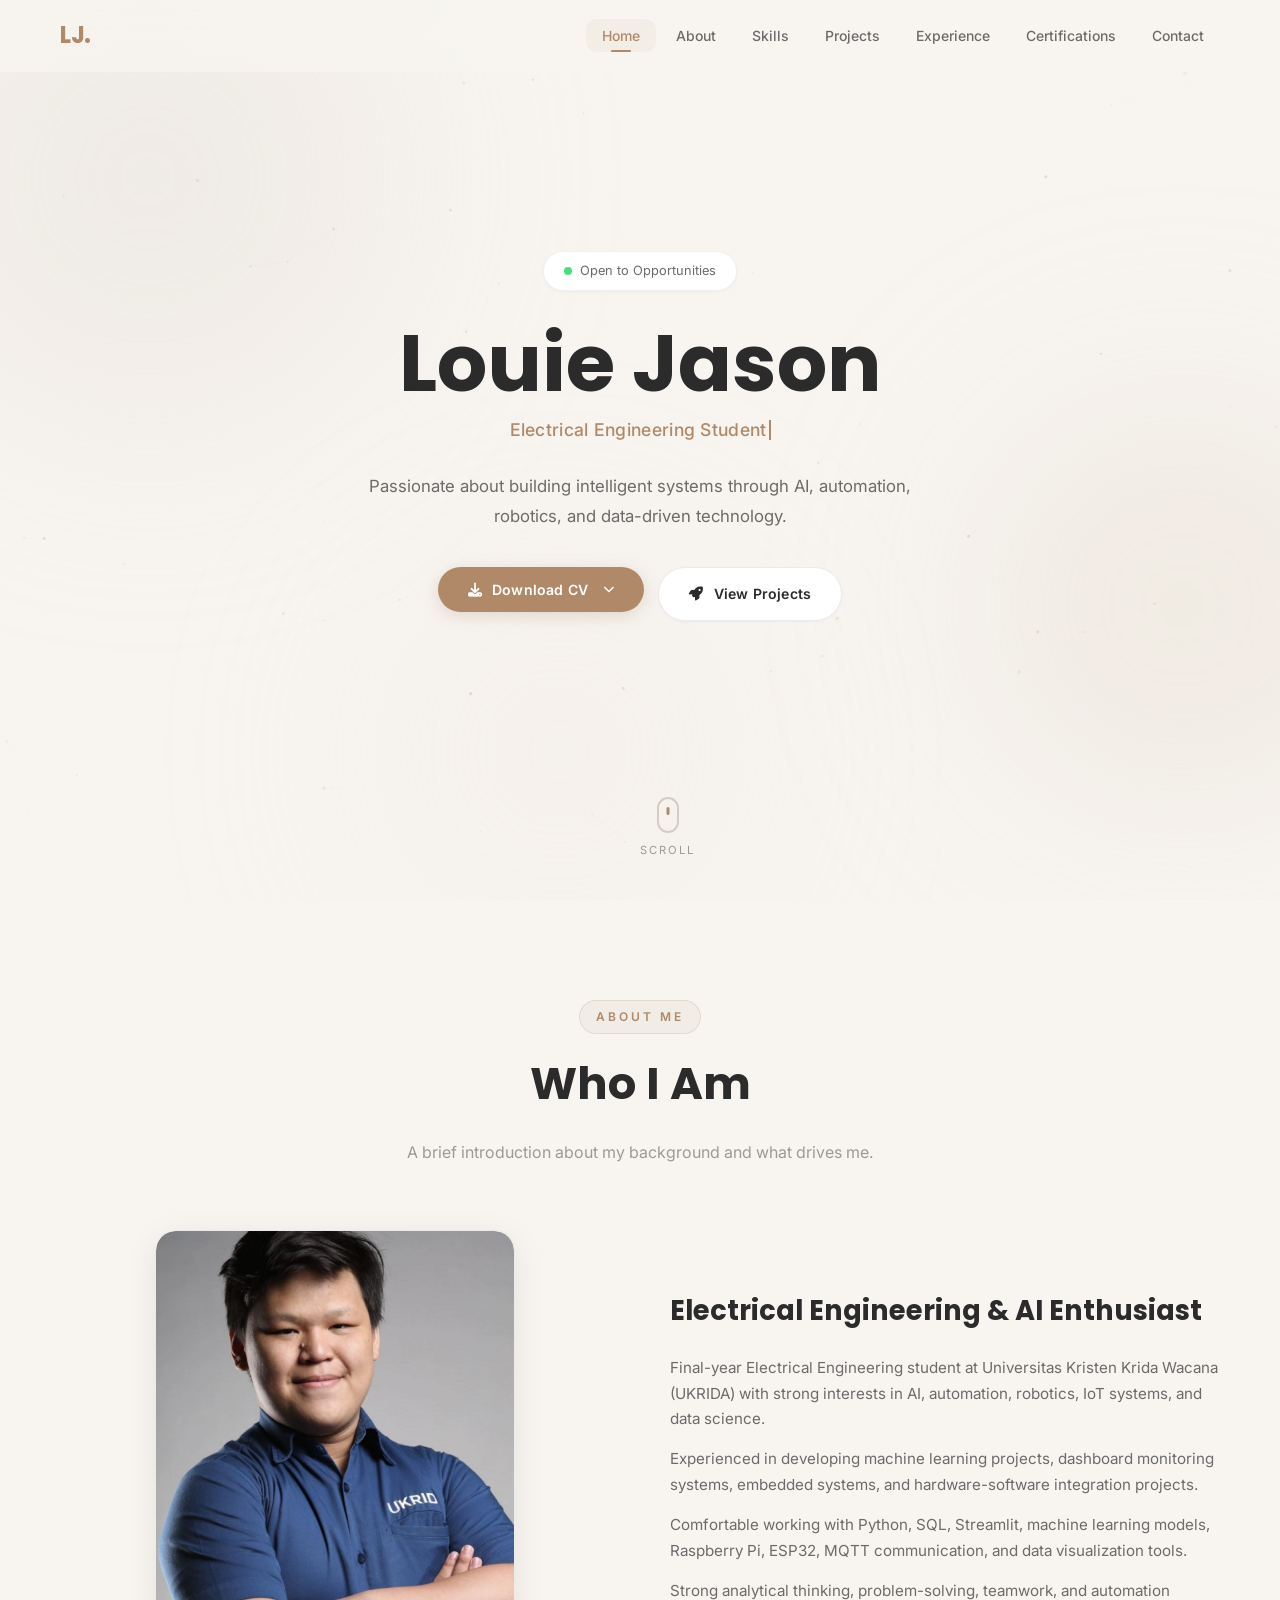
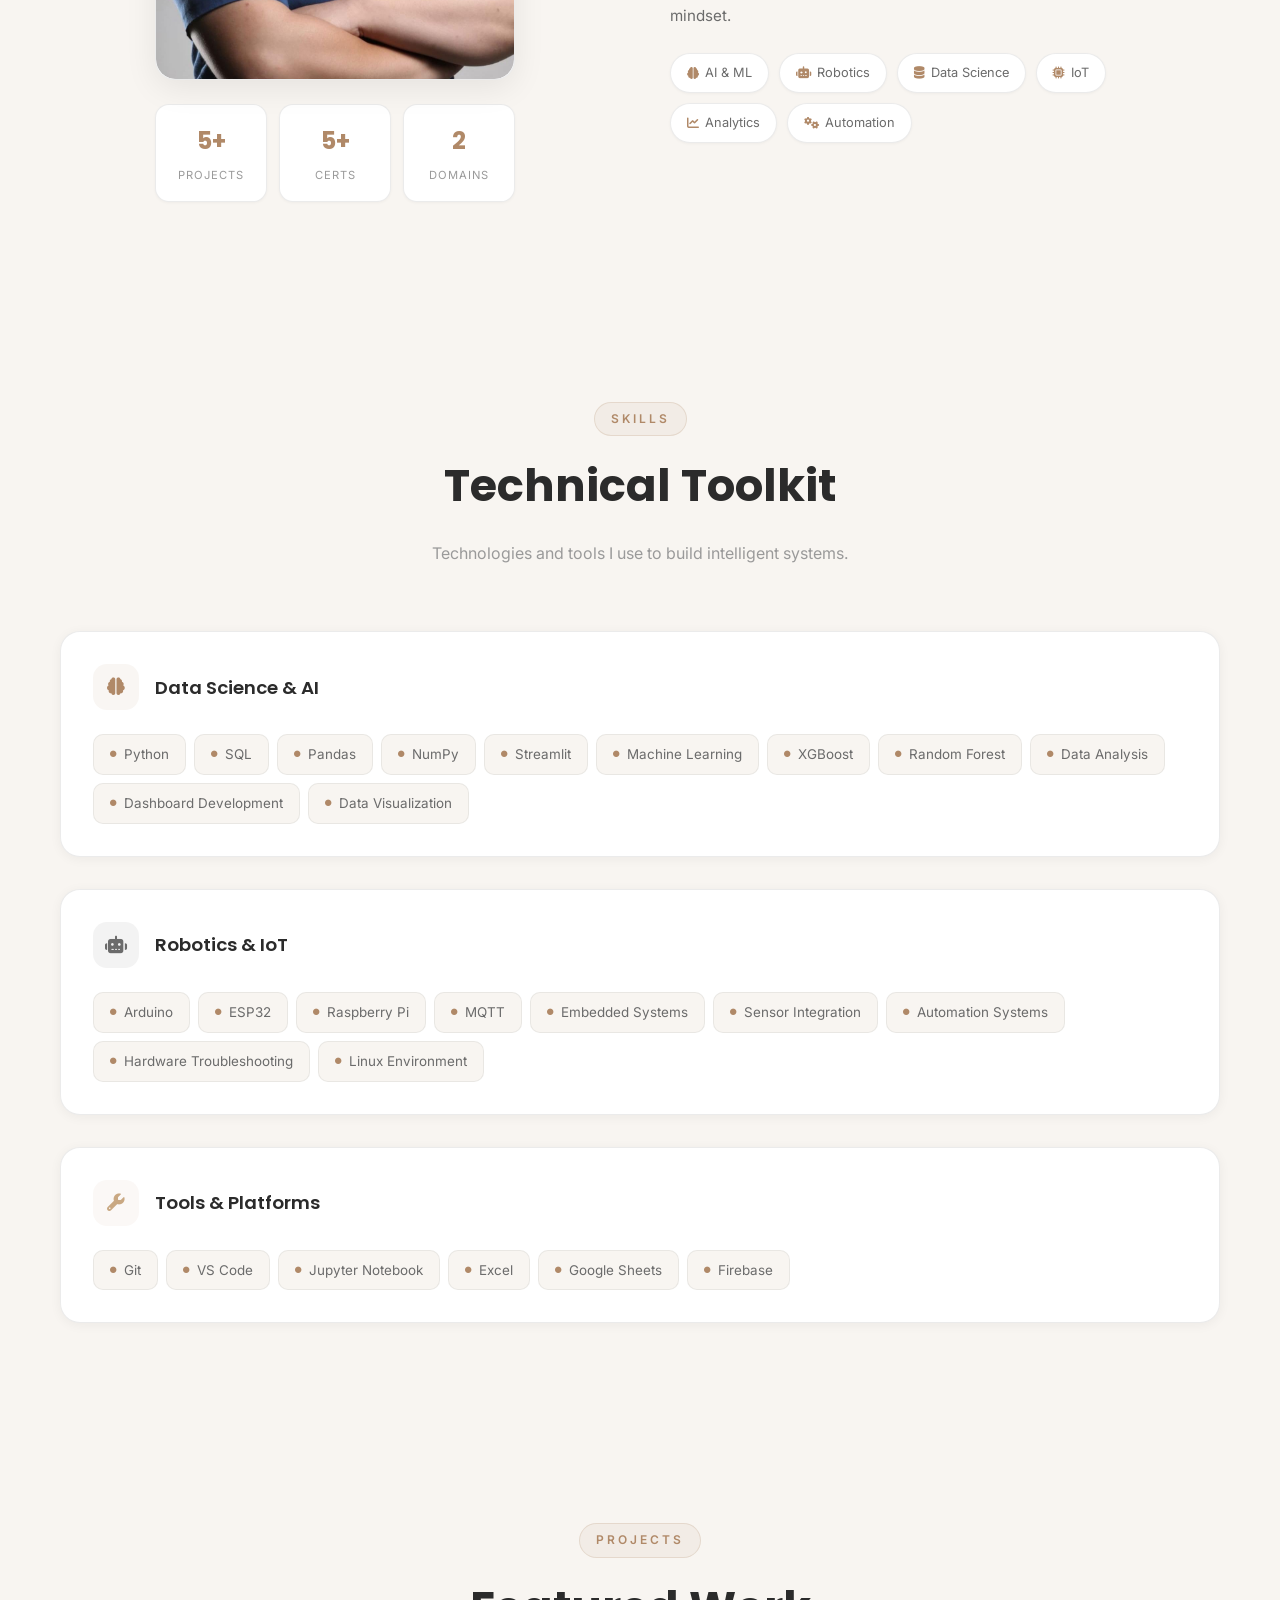
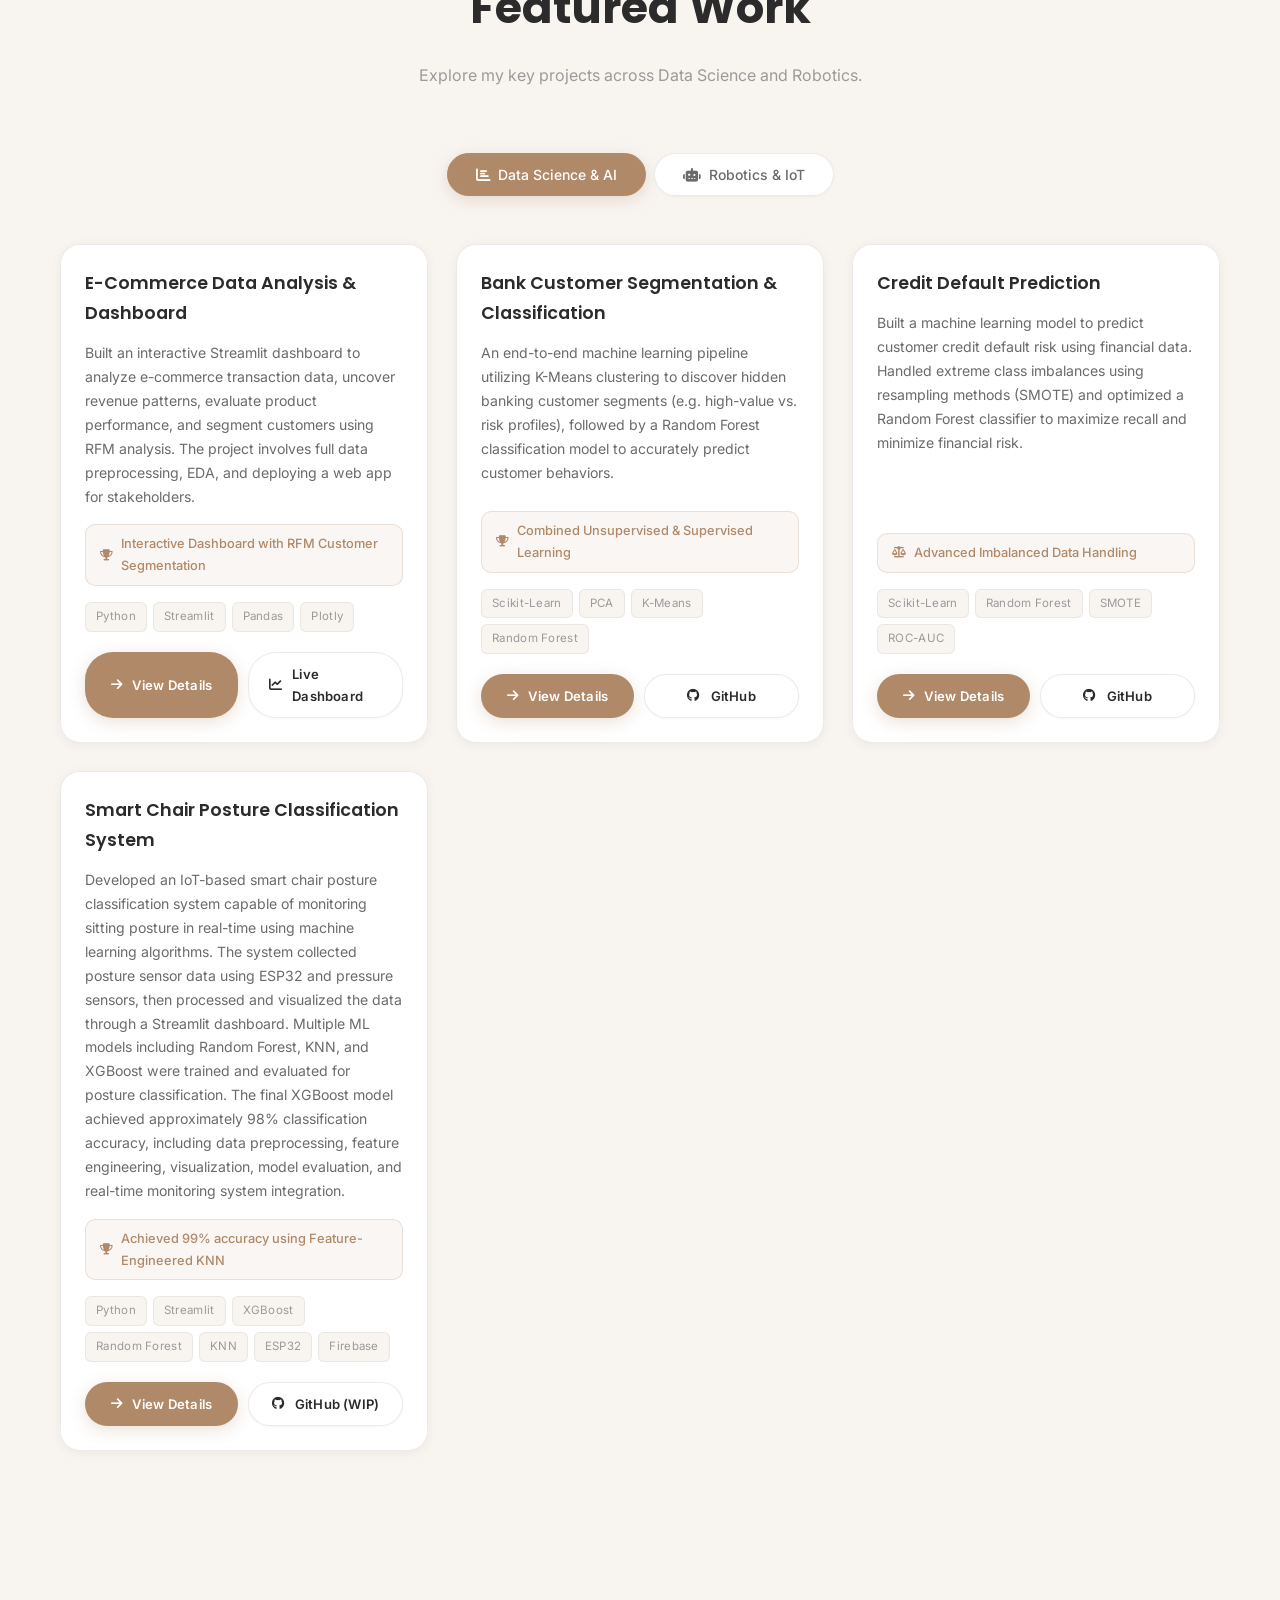
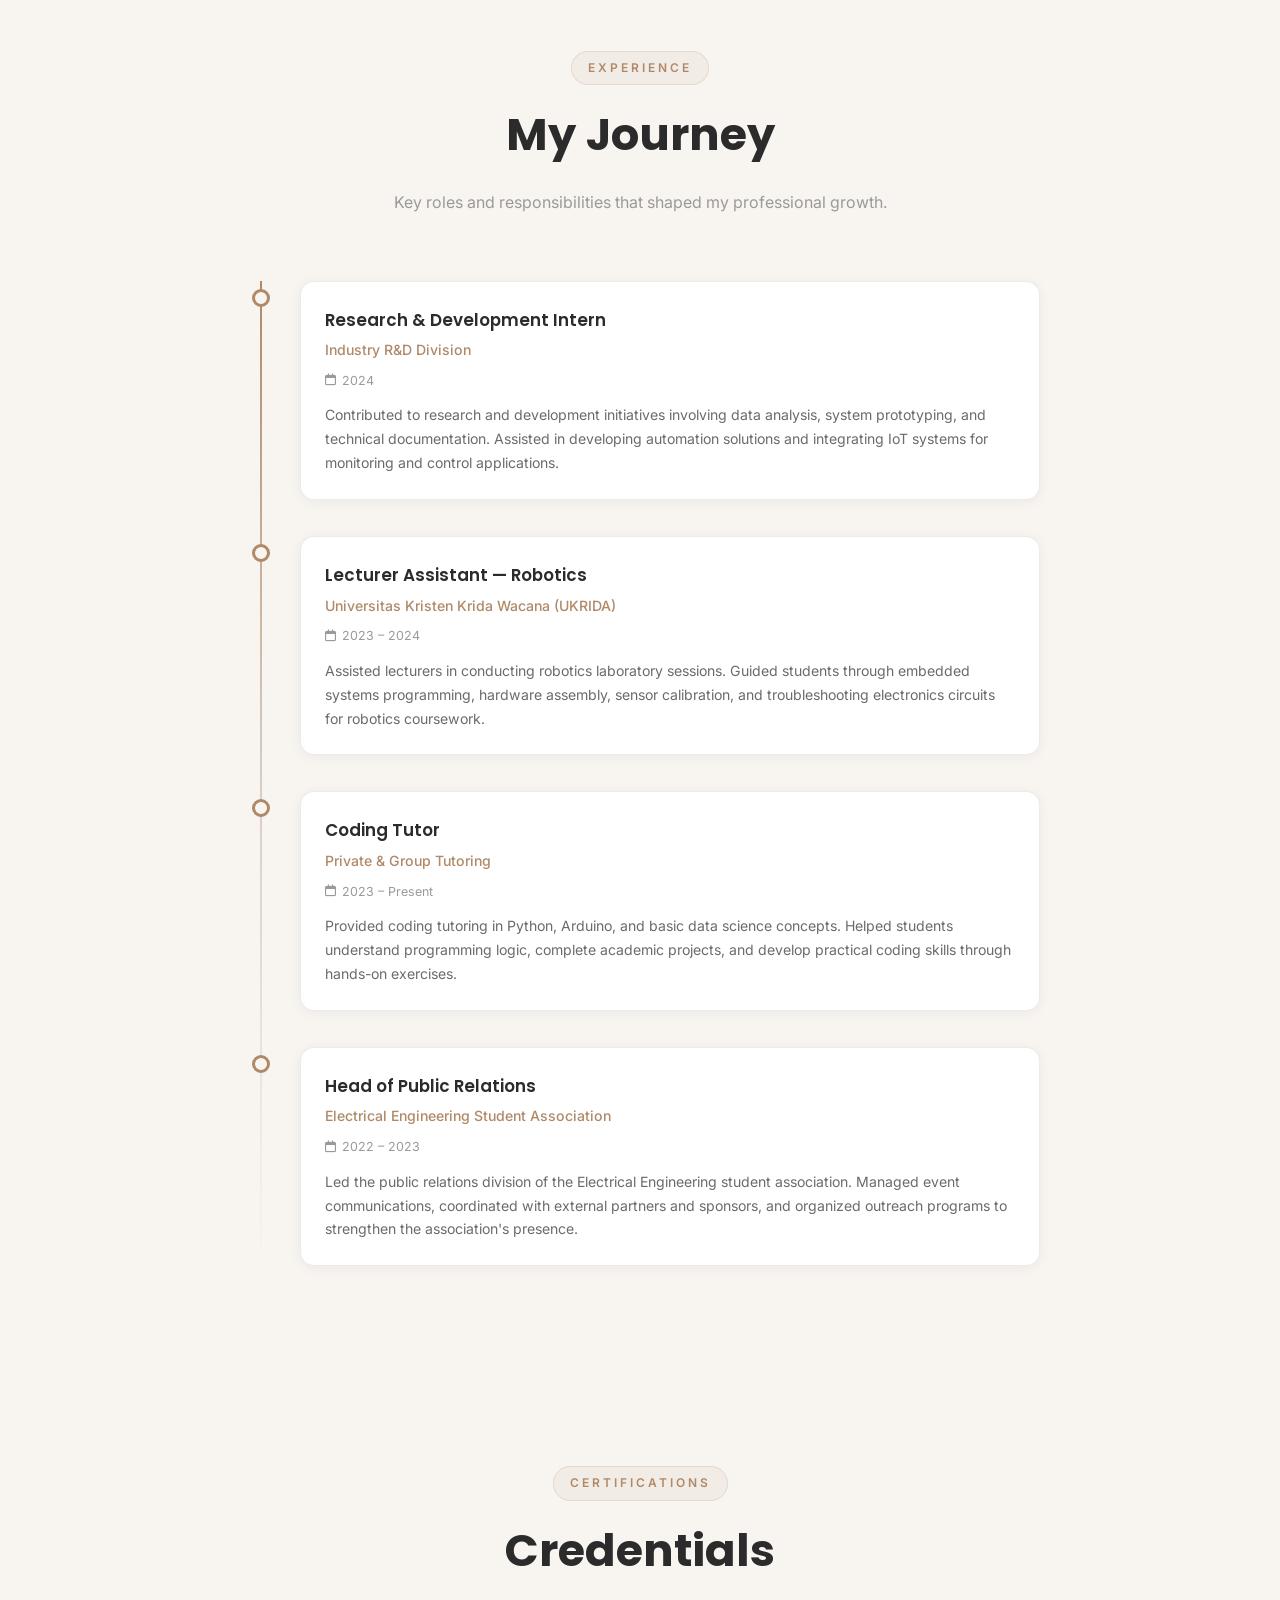
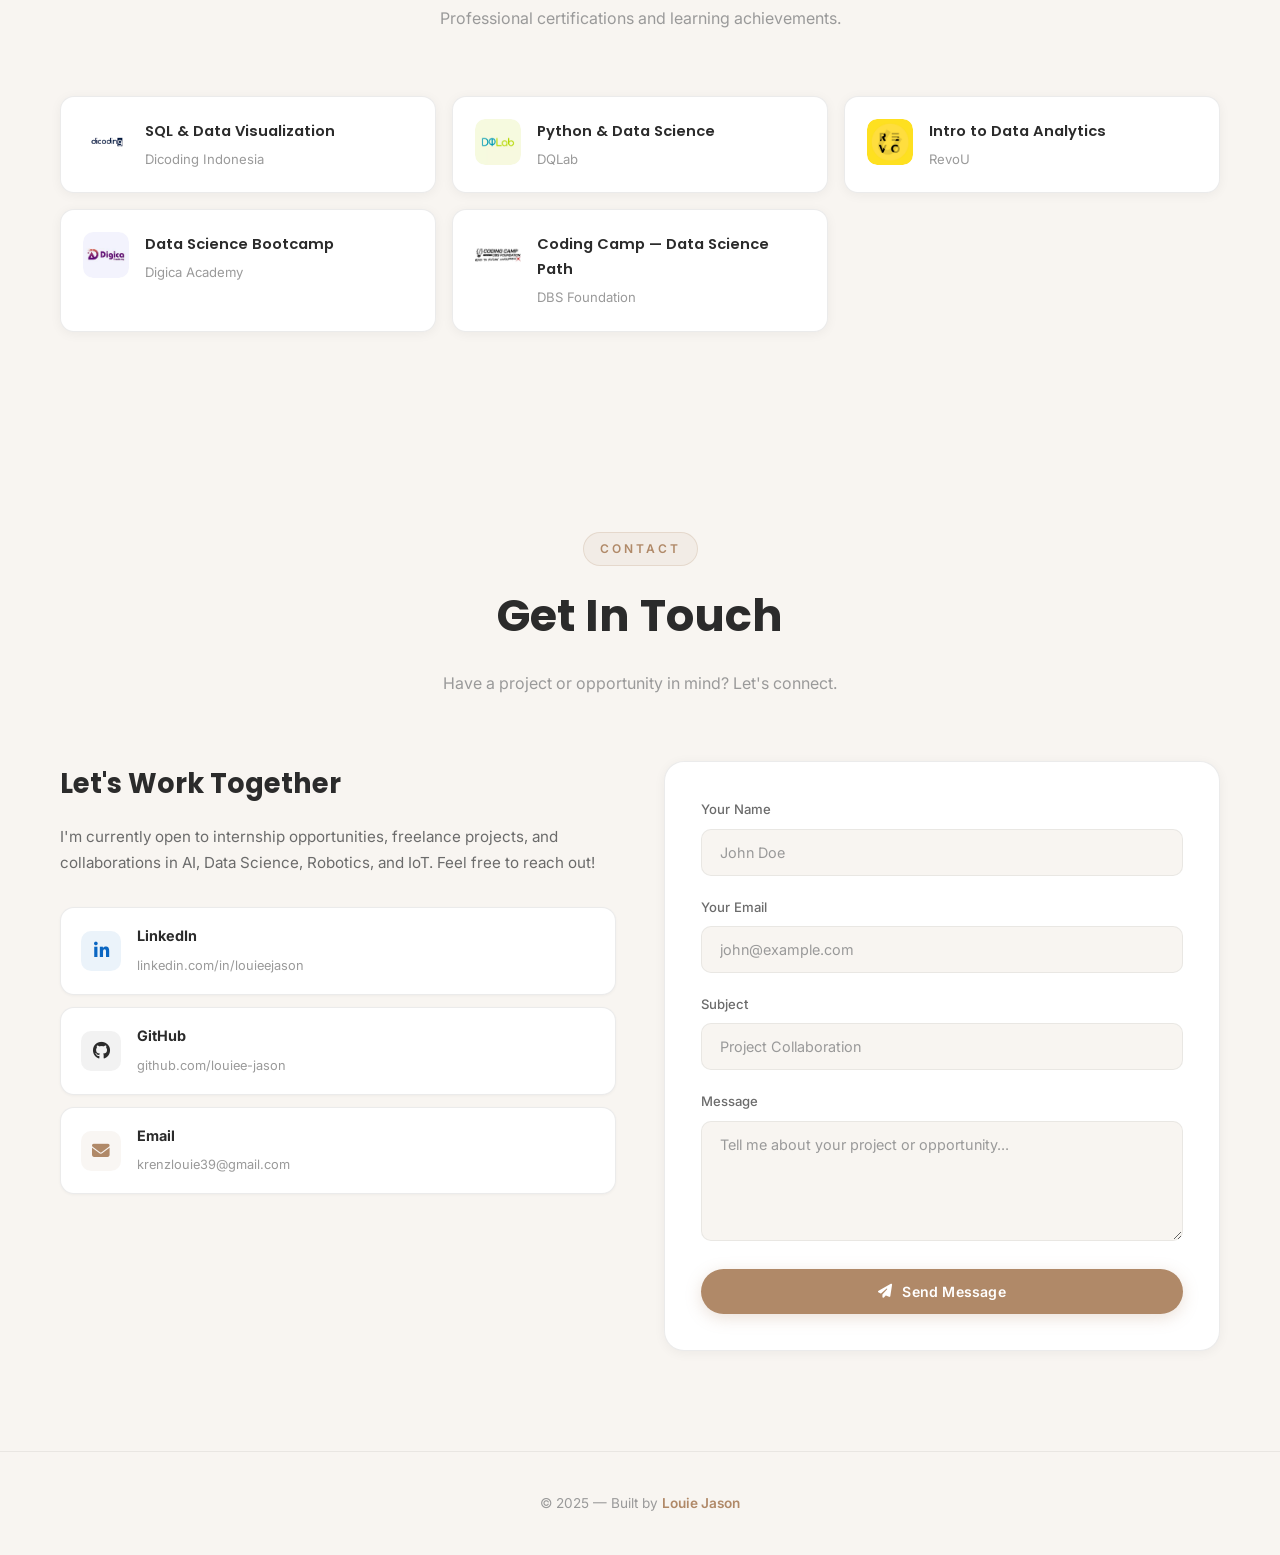
==== commit cb18f77d: "Cache bust style.css for GitHub pages" ====
--- a/index.html
+++ b/index.html
@@ -14,7 +14,7 @@
 
   <link rel="stylesheet" href="https://cdnjs.cloudflare.com/ajax/libs/font-awesome/6.5.1/css/all.min.css" />
 
-  <link rel="stylesheet" href="style.css" />
+  <link rel="stylesheet" href="style.css?v=2" />
 </head>
 <body>
 
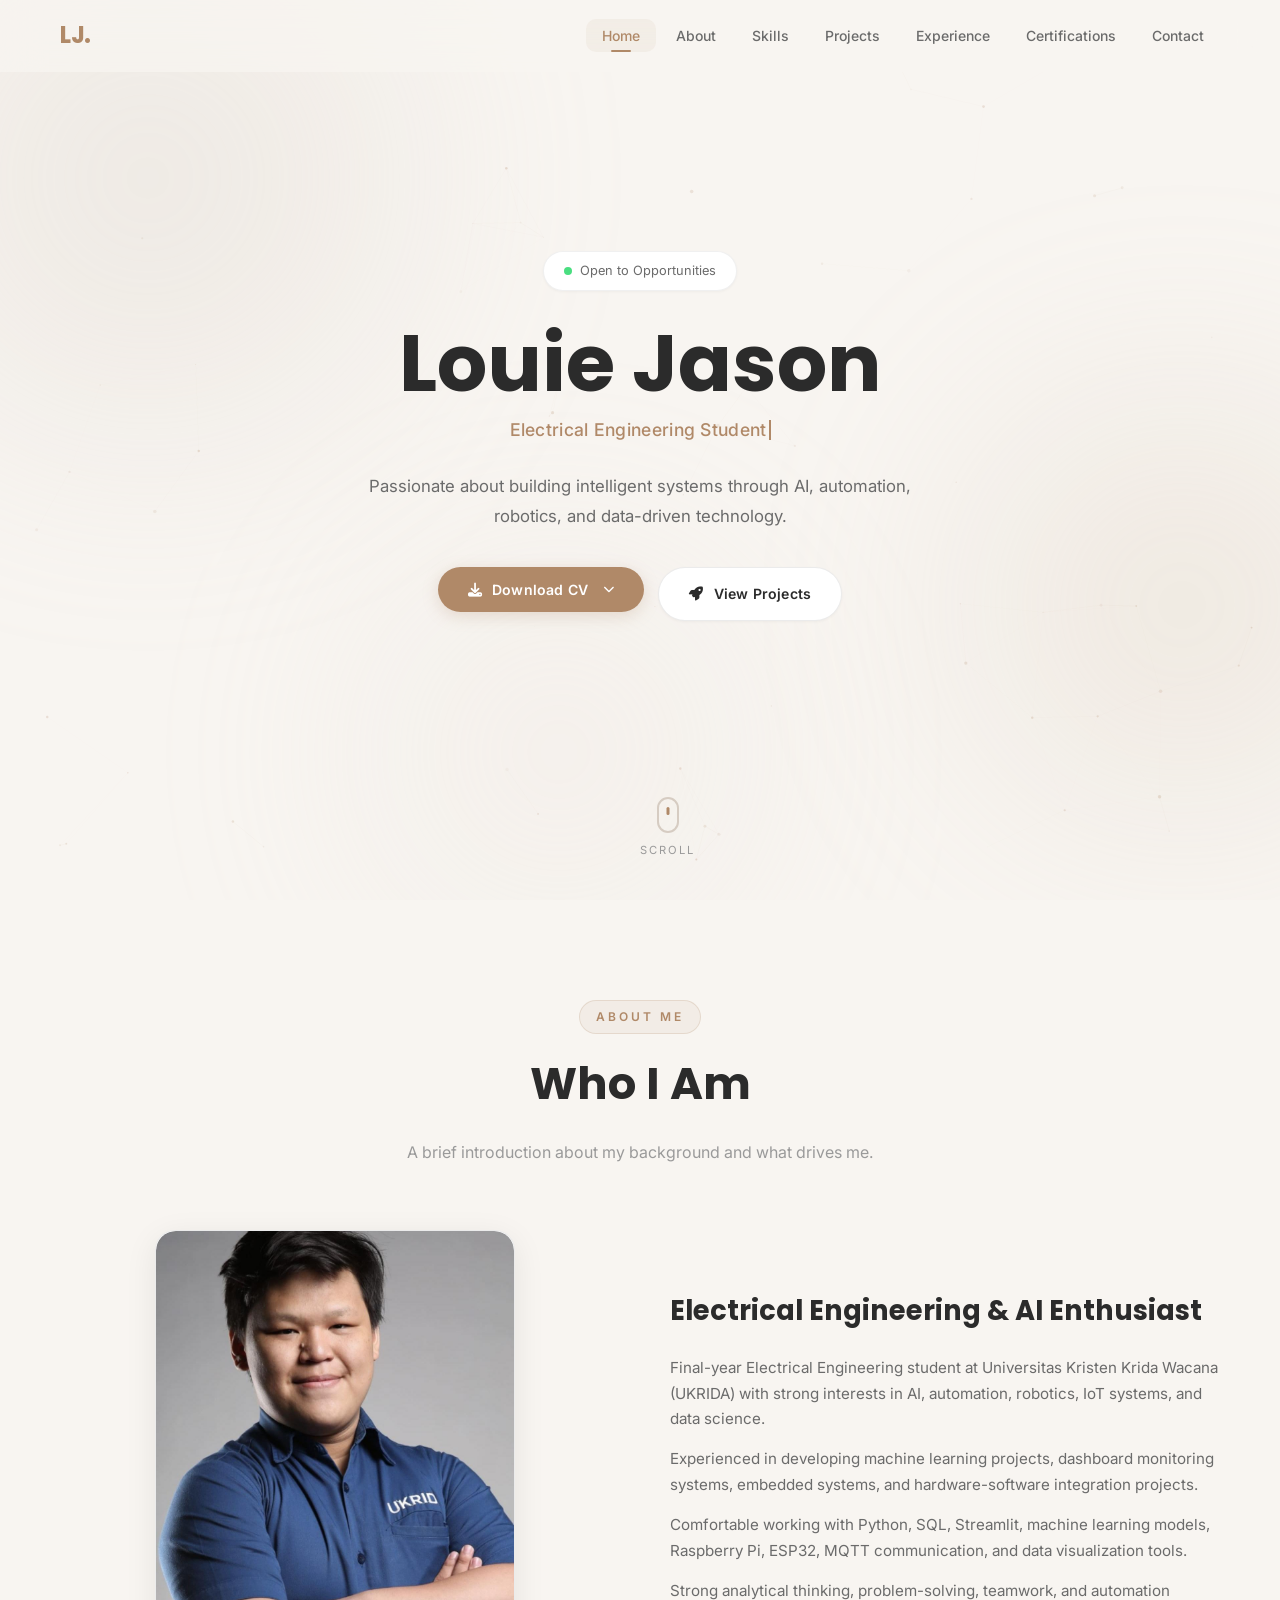
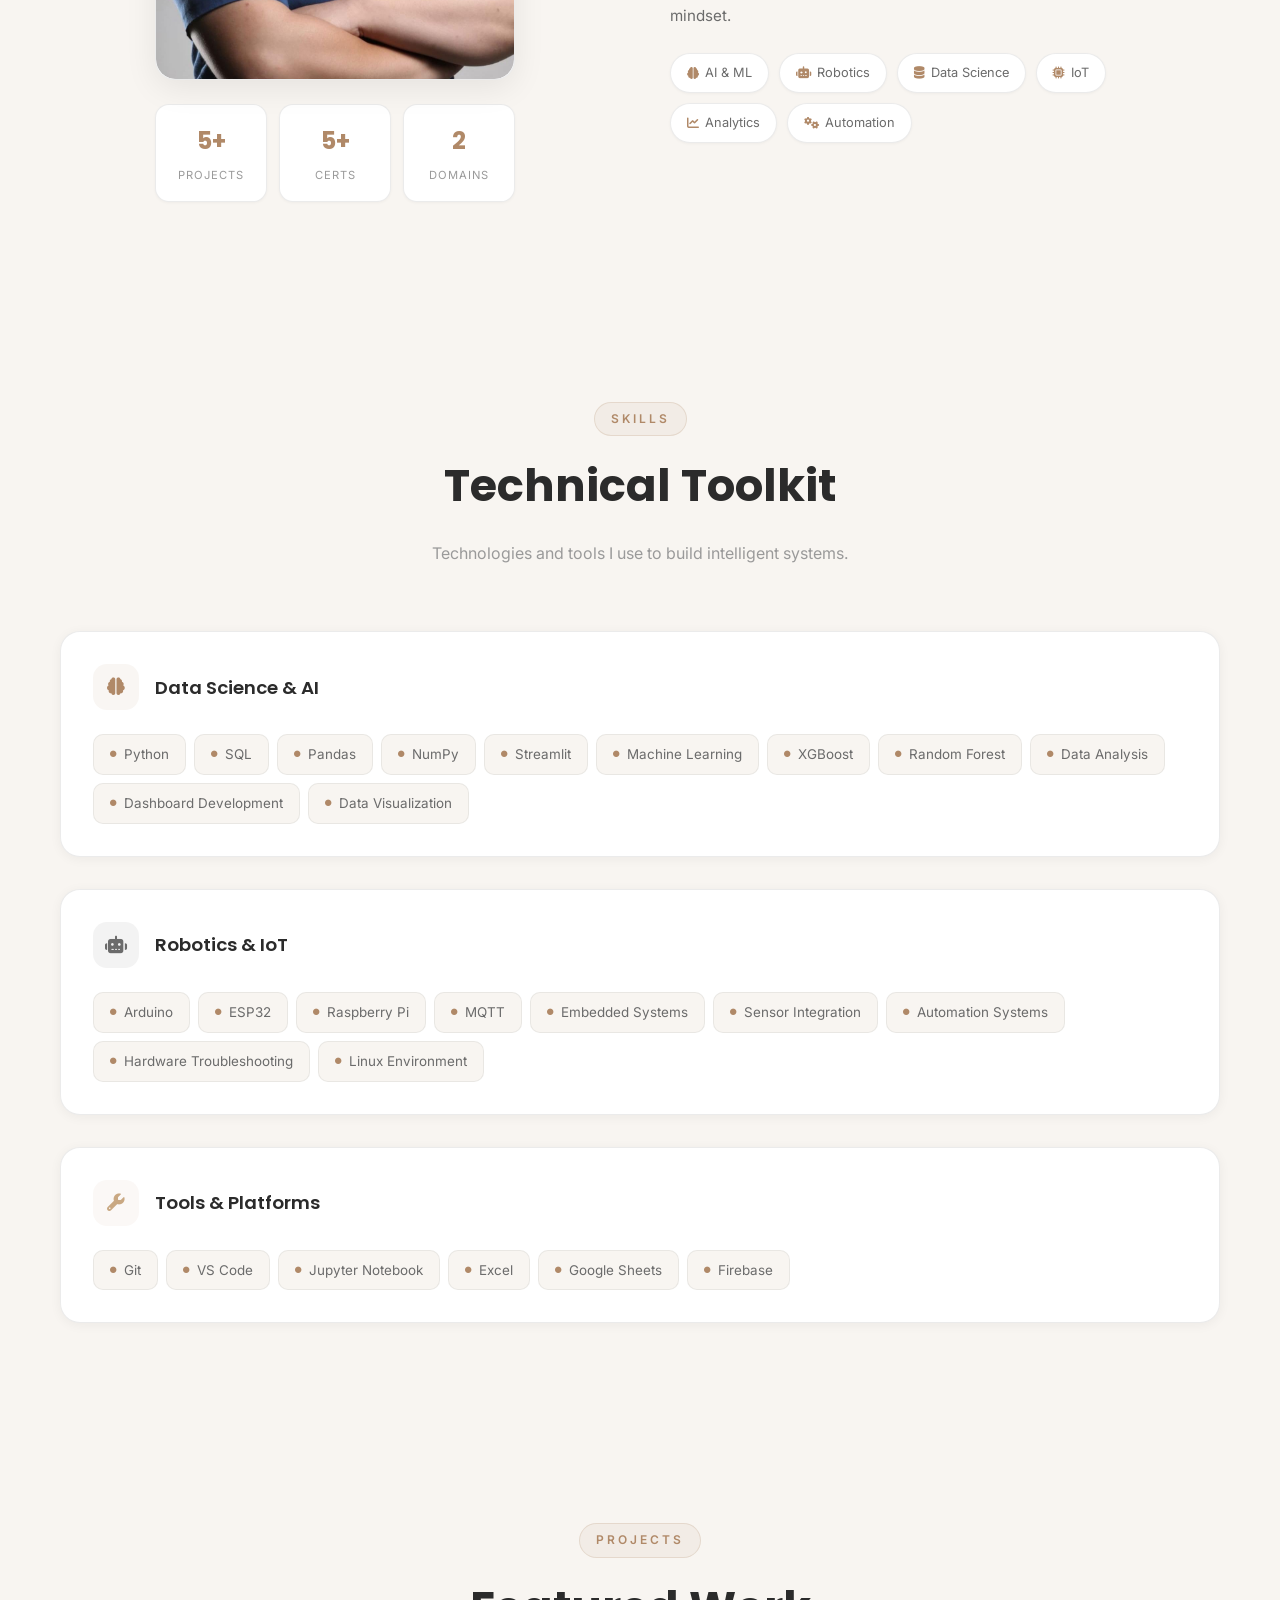
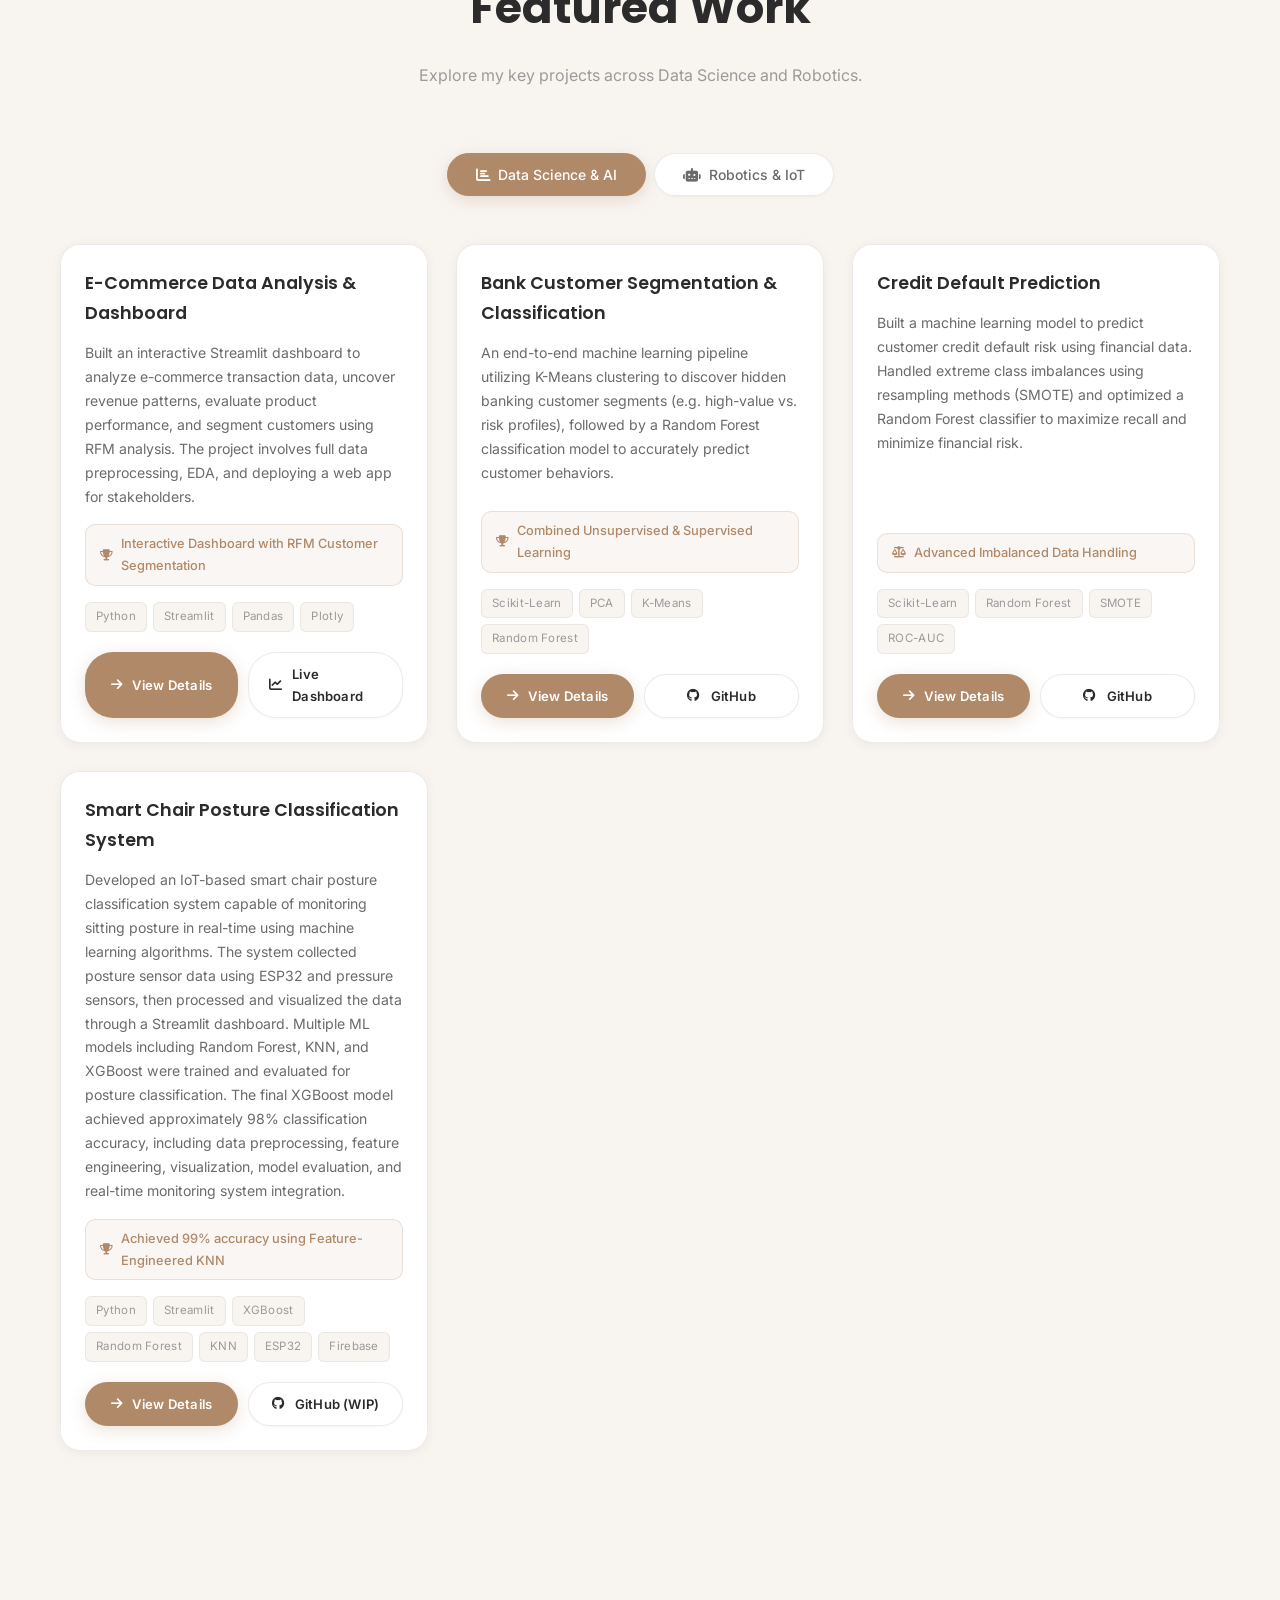
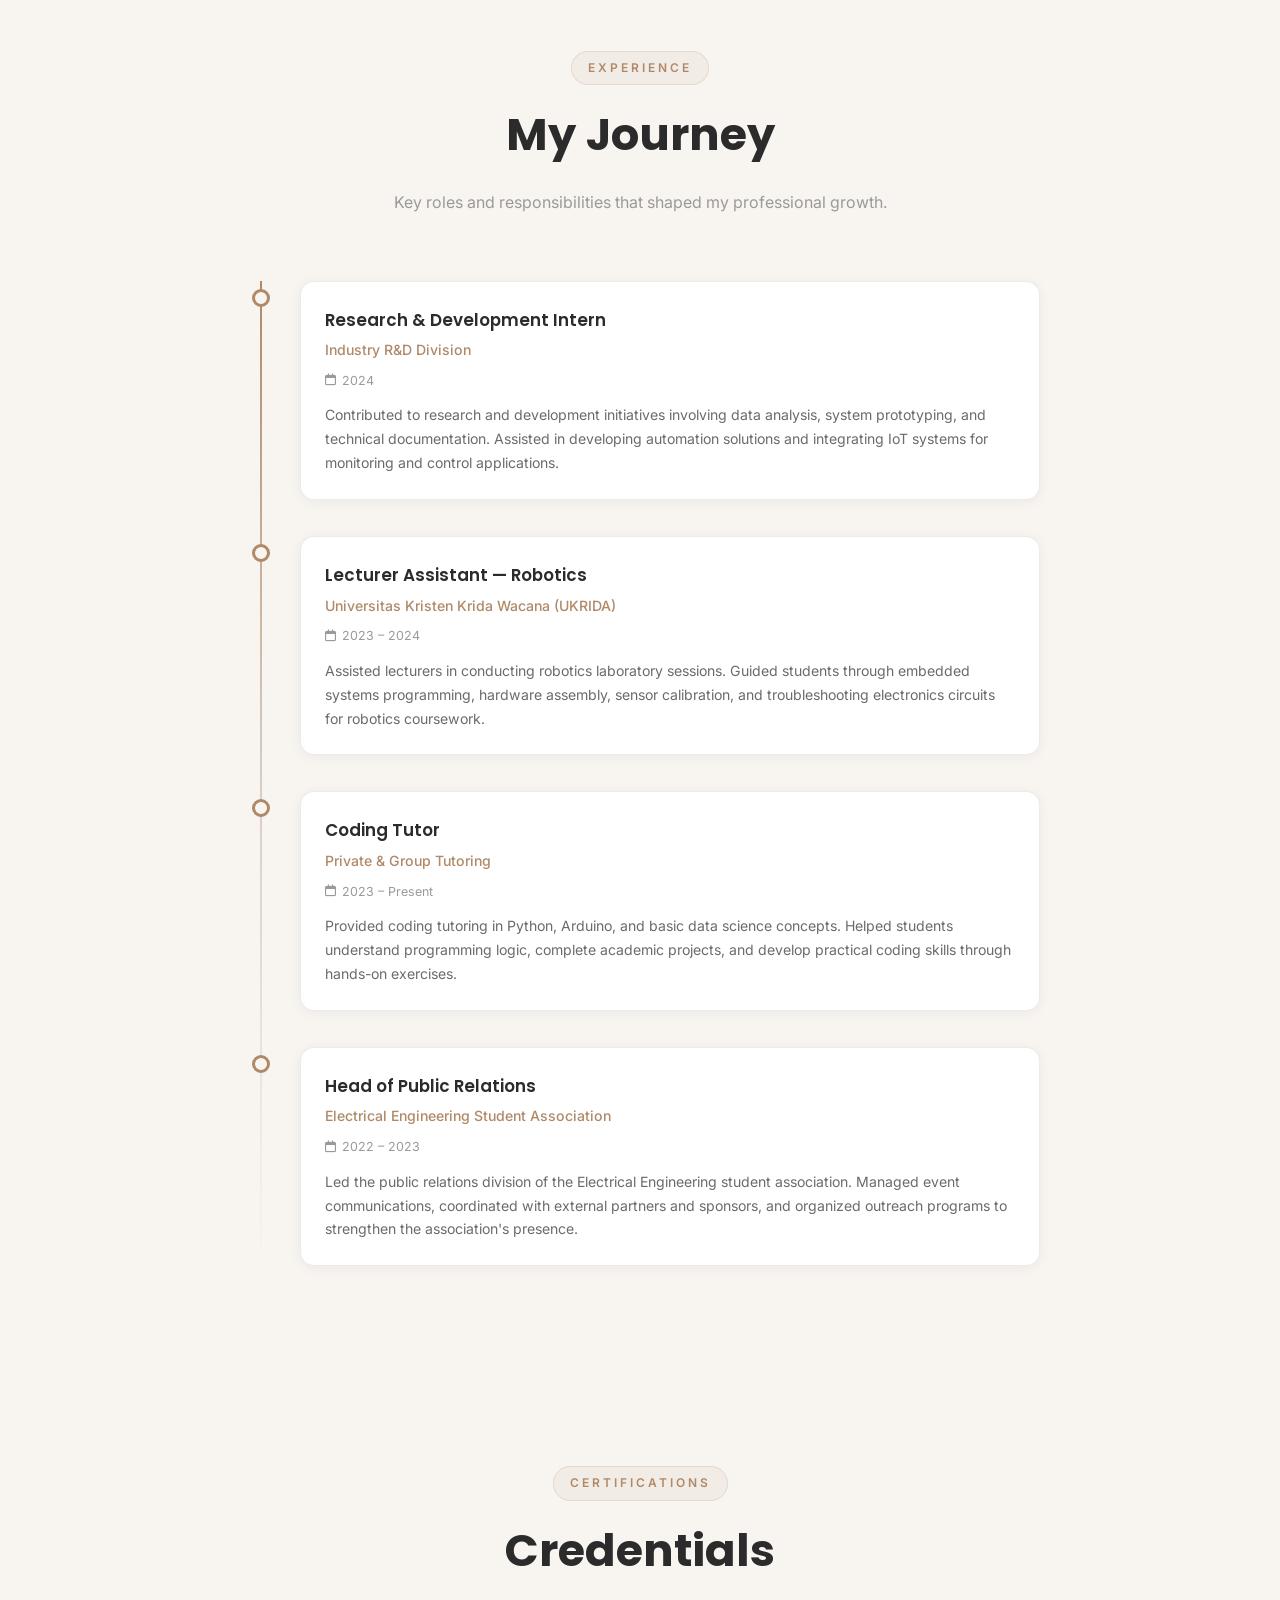
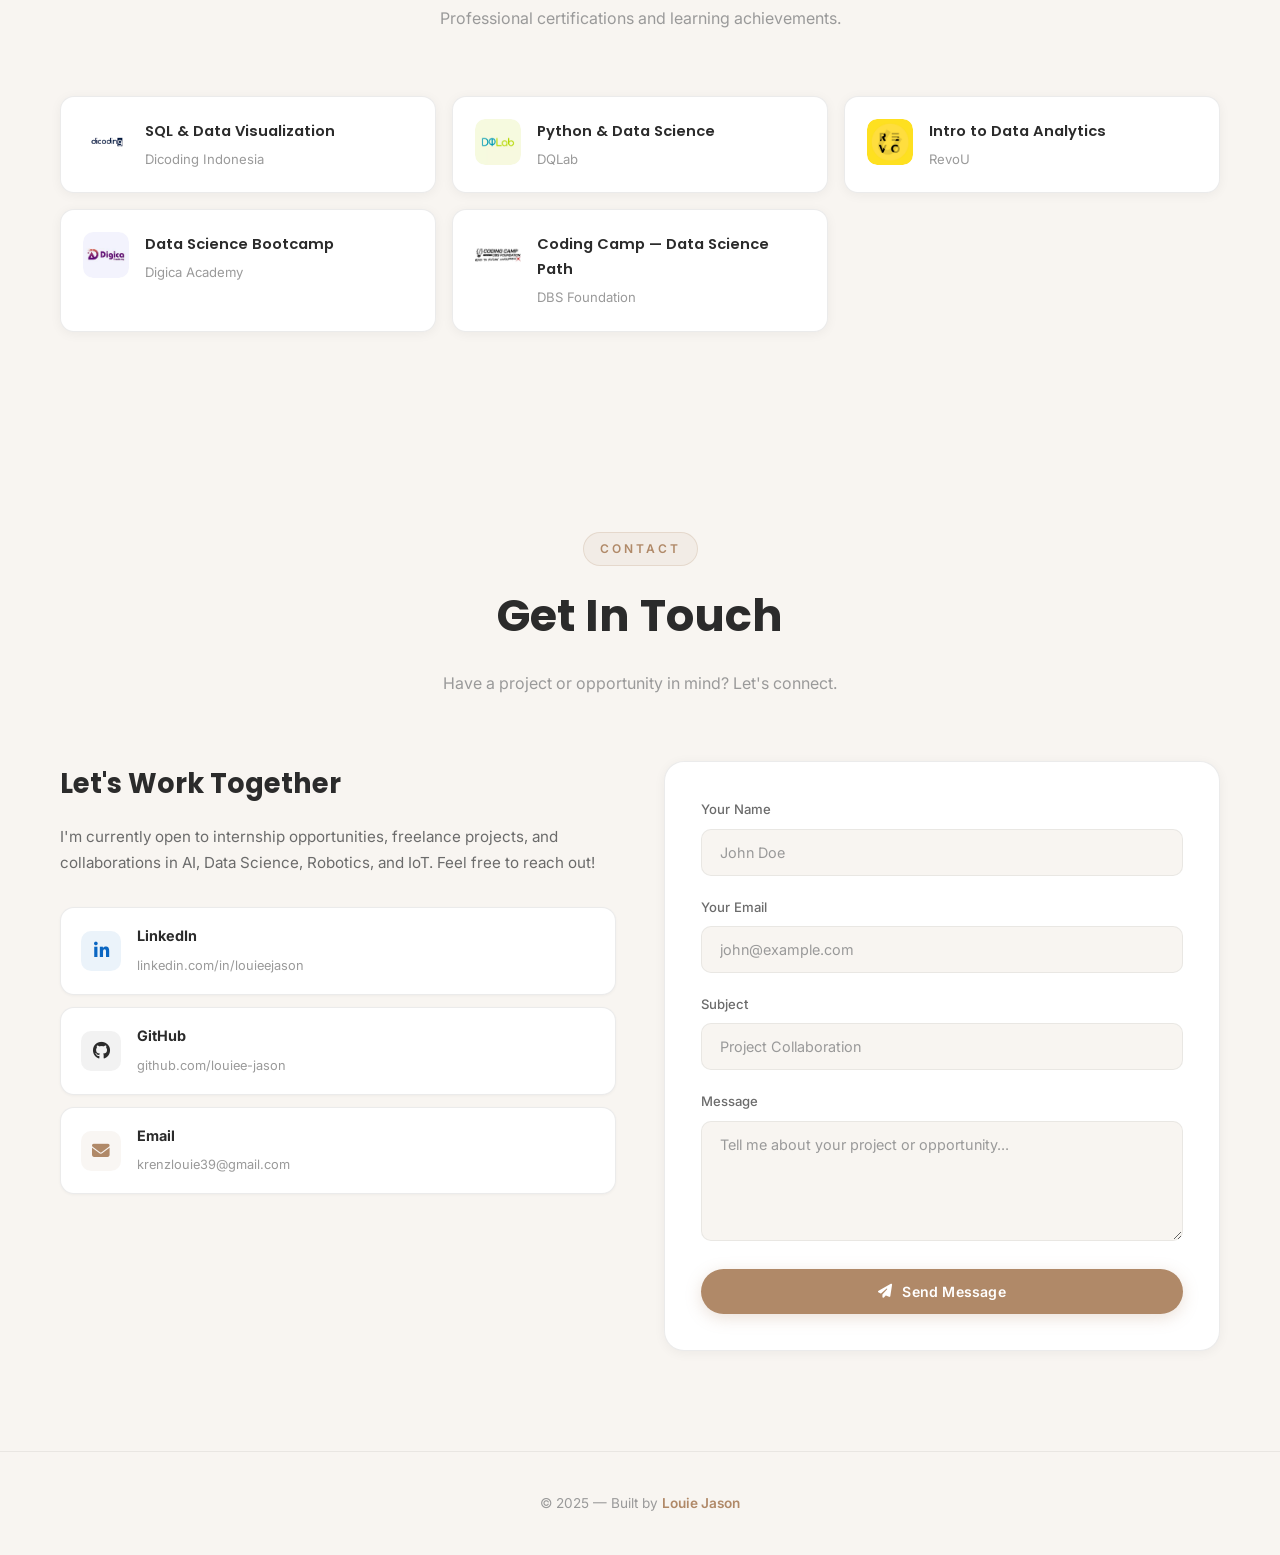
==== commit db6cd83c: "Add Open Graph and Google Analytics placeholders" ====
--- a/index.html
+++ b/index.html
@@ -6,7 +6,24 @@
   <meta name="description" content="Louie Jason — Electrical Engineering student passionate about AI, Data Science, Robotics & IoT. Explore projects, skills, and experience." />
   <meta name="keywords" content="Louie Jason, portfolio, AI, data science, robotics, IoT, electrical engineering" />
   <meta name="author" content="Louie Jason" />
+  
+  <!-- Open Graph / Social Media Link Preview -->
+  <meta property="og:title" content="Louie Jason — AI & Robotics Portfolio" />
+  <meta property="og:description" content="Electrical Engineering student passionate about AI, Data Science, Robotics & IoT." />
+  <meta property="og:image" content="https://louiee-jason.github.io/portfolio/images/og-image.png" />
+  <meta property="og:url" content="https://louiee-jason.github.io/portfolio/" />
+  <meta property="og:type" content="website" />
+
   <title>Louie Jason — AI & Robotics Portfolio</title>
+
+  <!-- Google Analytics Placeholder -->
+  <script async src="https://www.googletagmanager.com/gtag/js?id=G-XXXXXXXXXX"></script>
+  <script>
+    window.dataLayer = window.dataLayer || [];
+    function gtag(){dataLayer.push(arguments);}
+    gtag('js', new Date());
+    gtag('config', 'G-XXXXXXXXXX');
+  </script>
 
   <link rel="preconnect" href="https://fonts.googleapis.com" />
   <link rel="preconnect" href="https://fonts.gstatic.com" crossorigin />
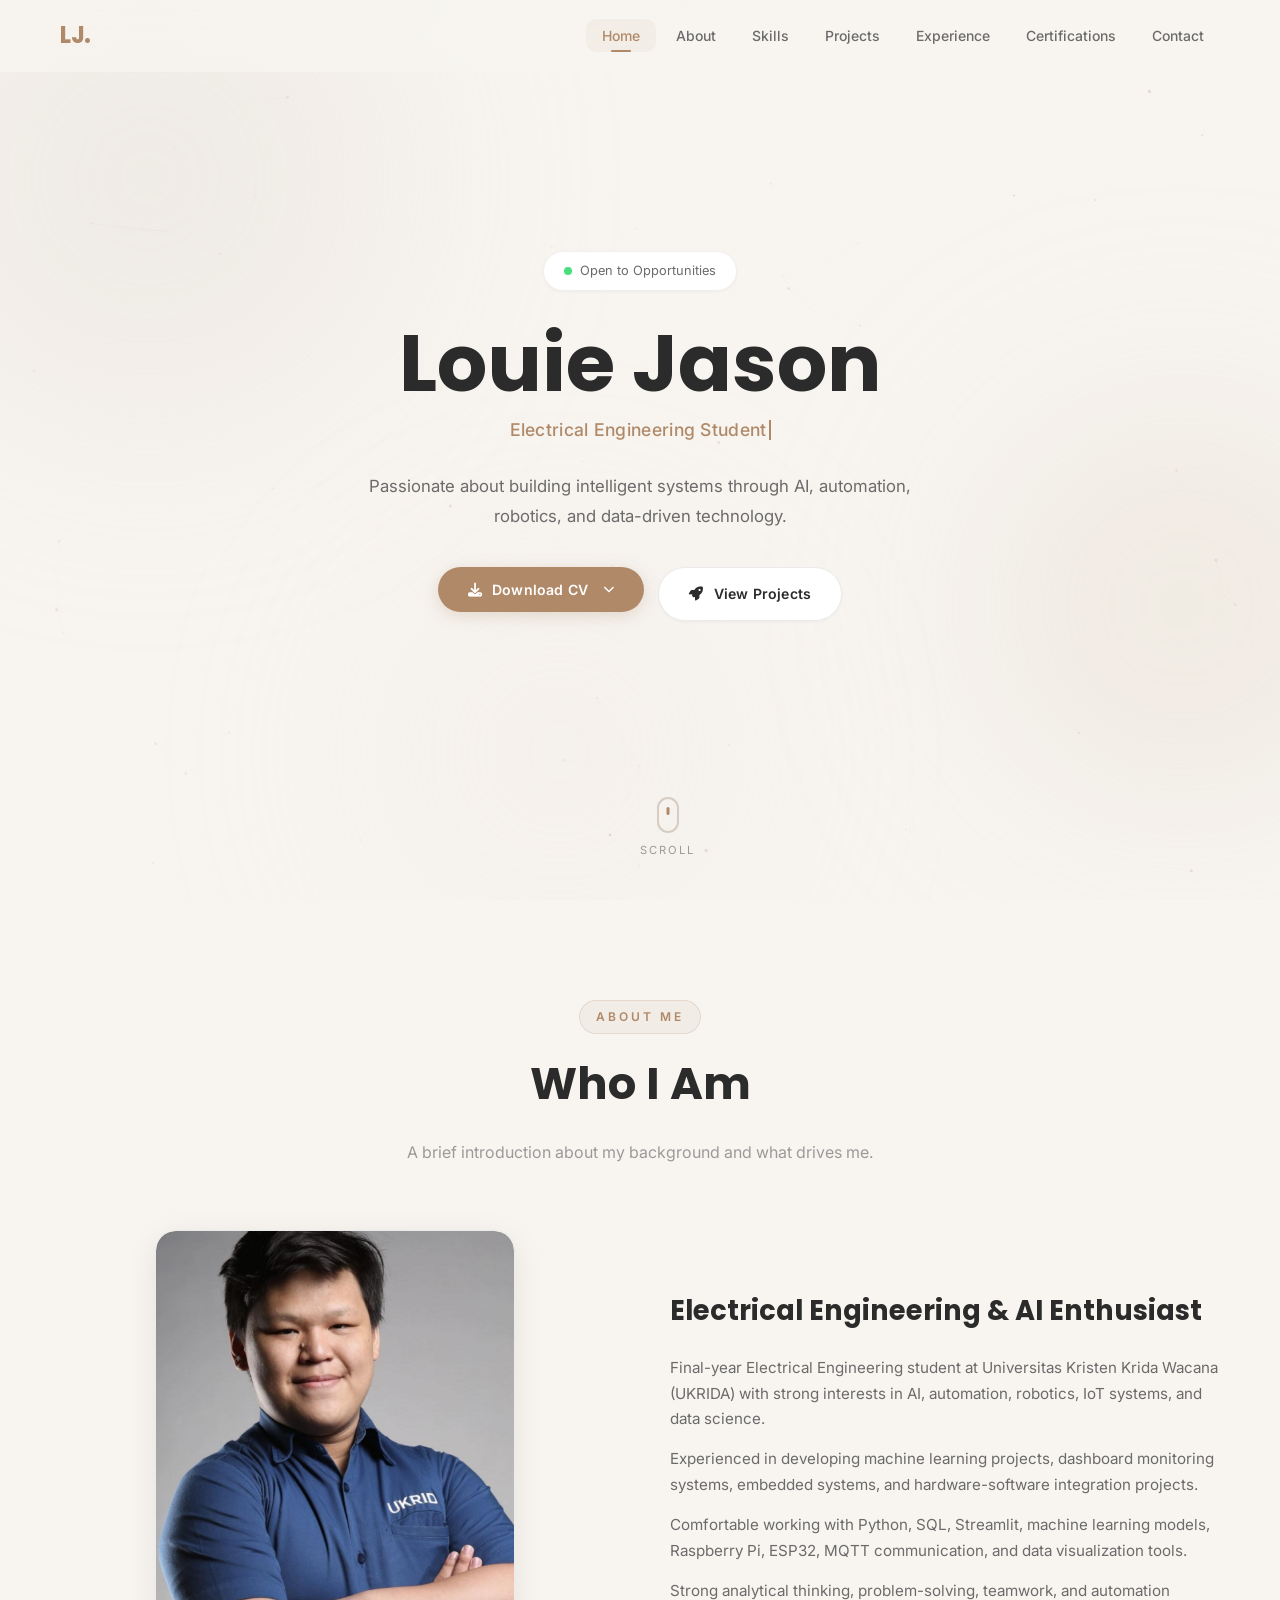
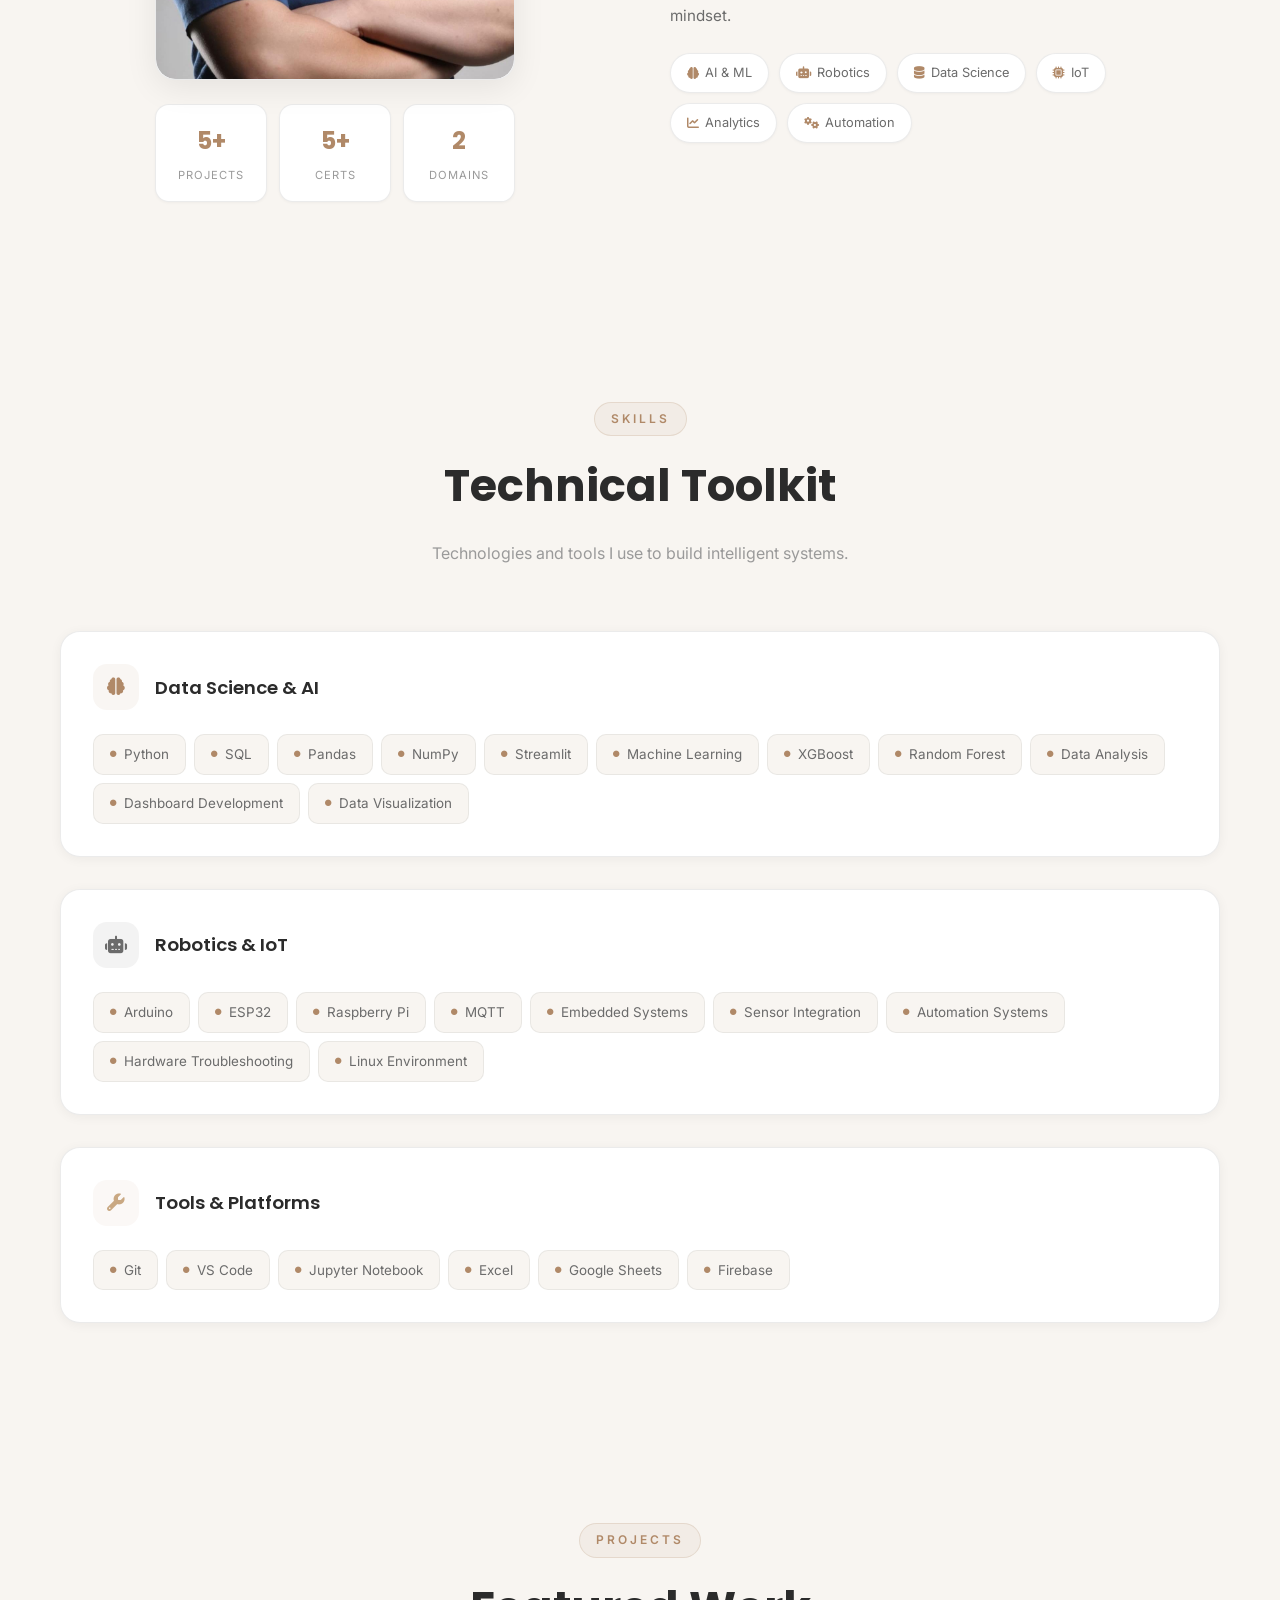
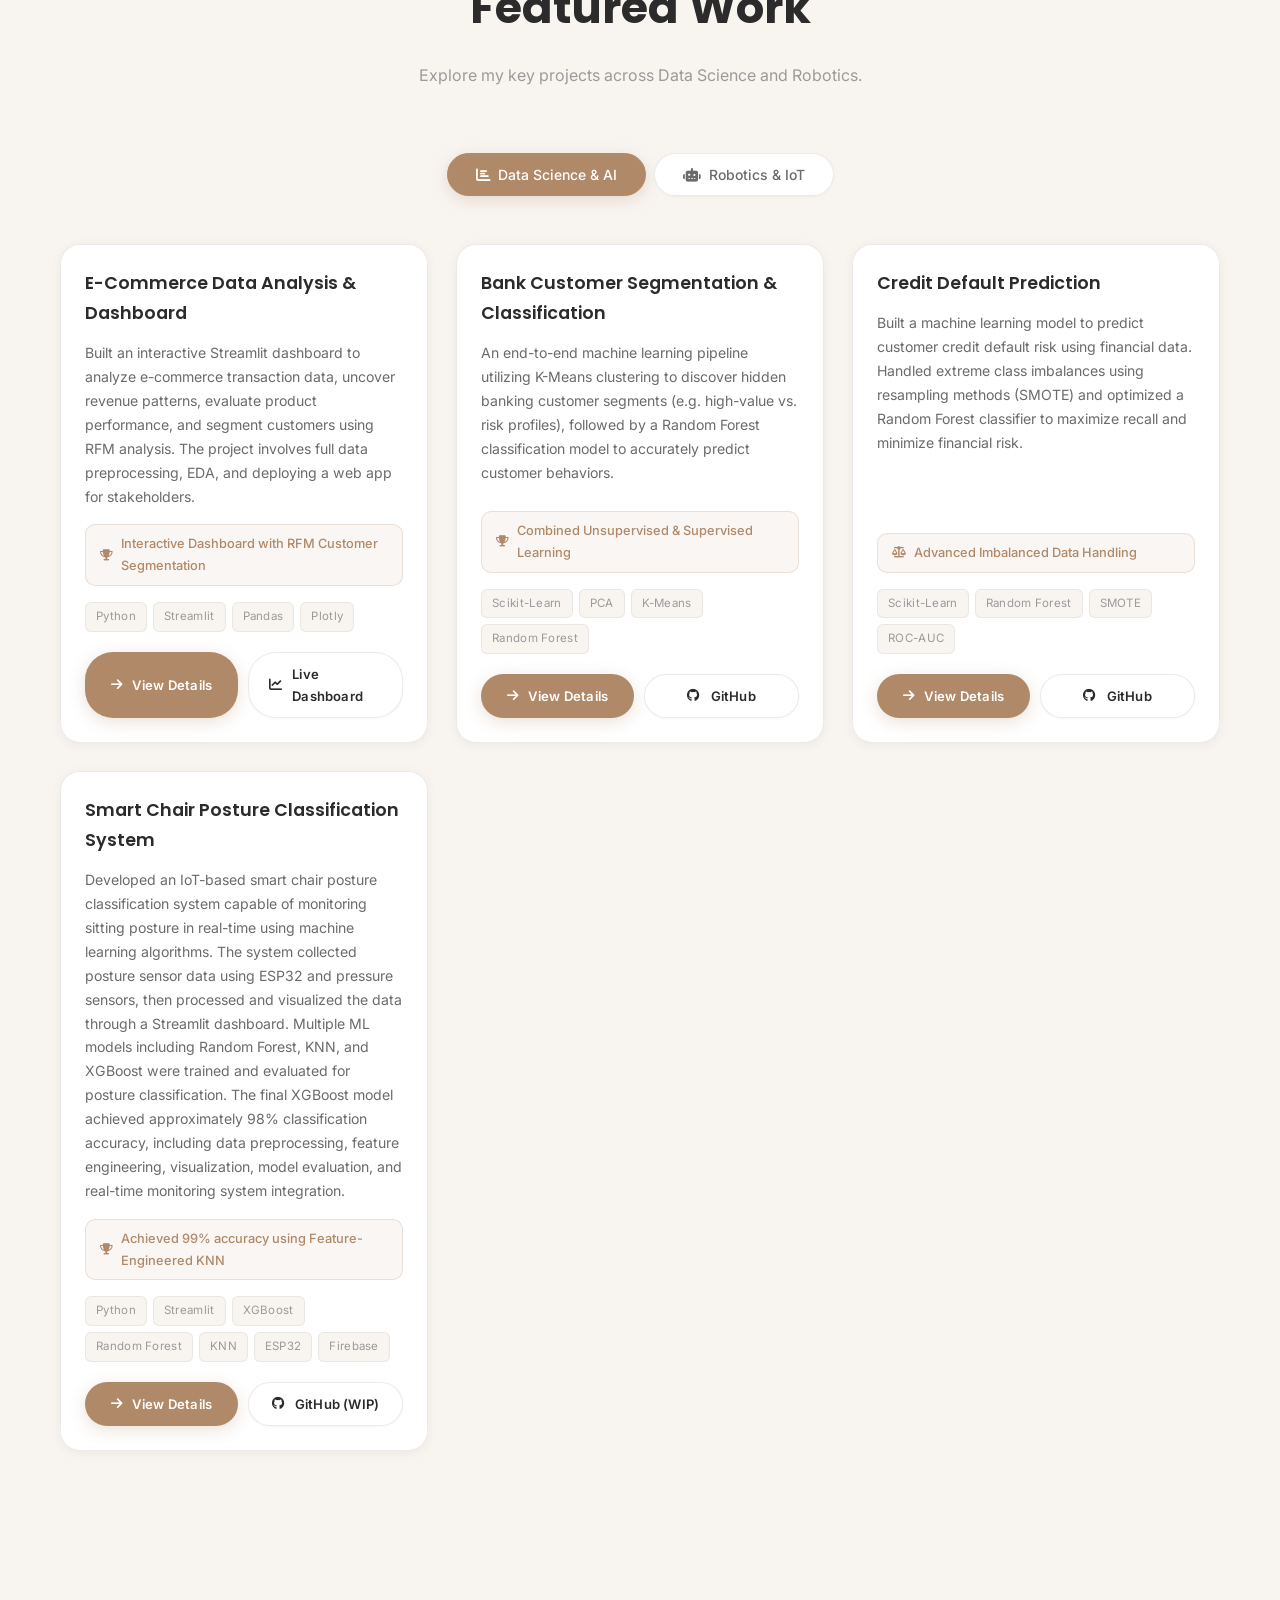
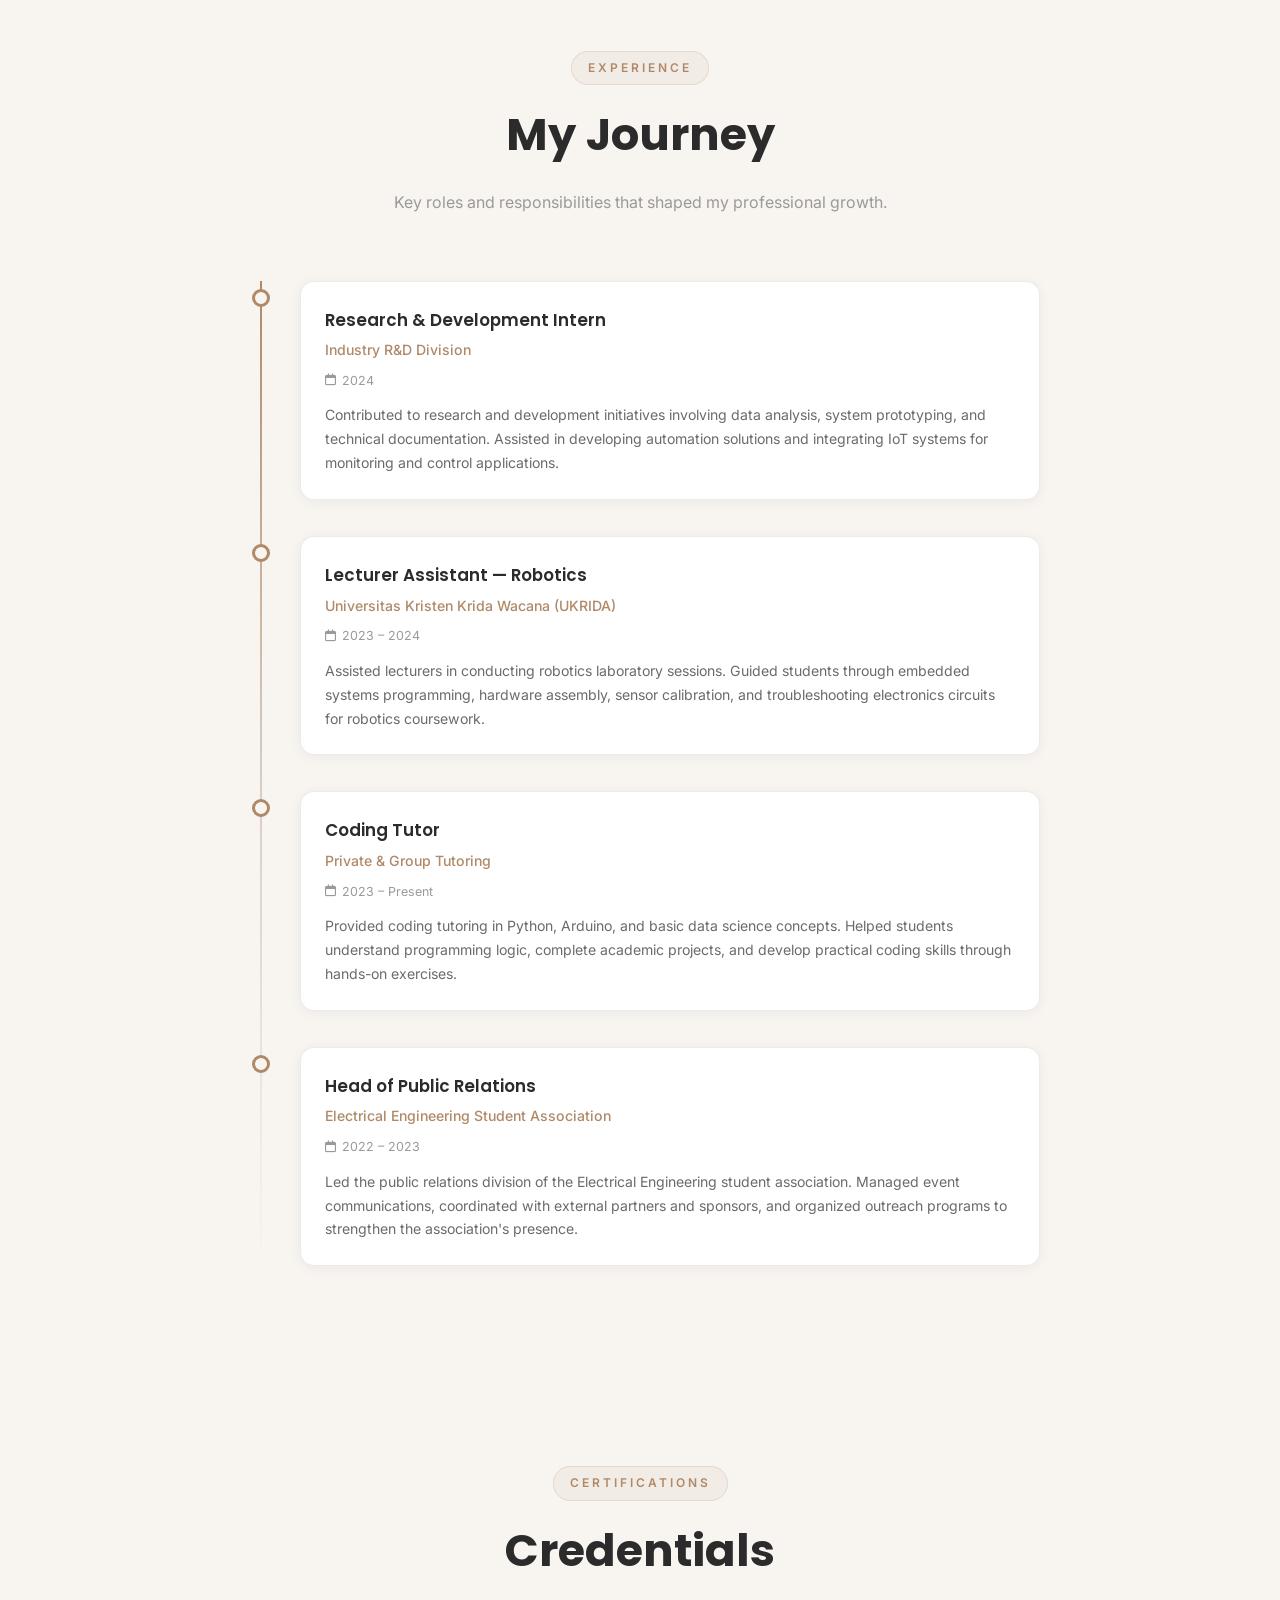
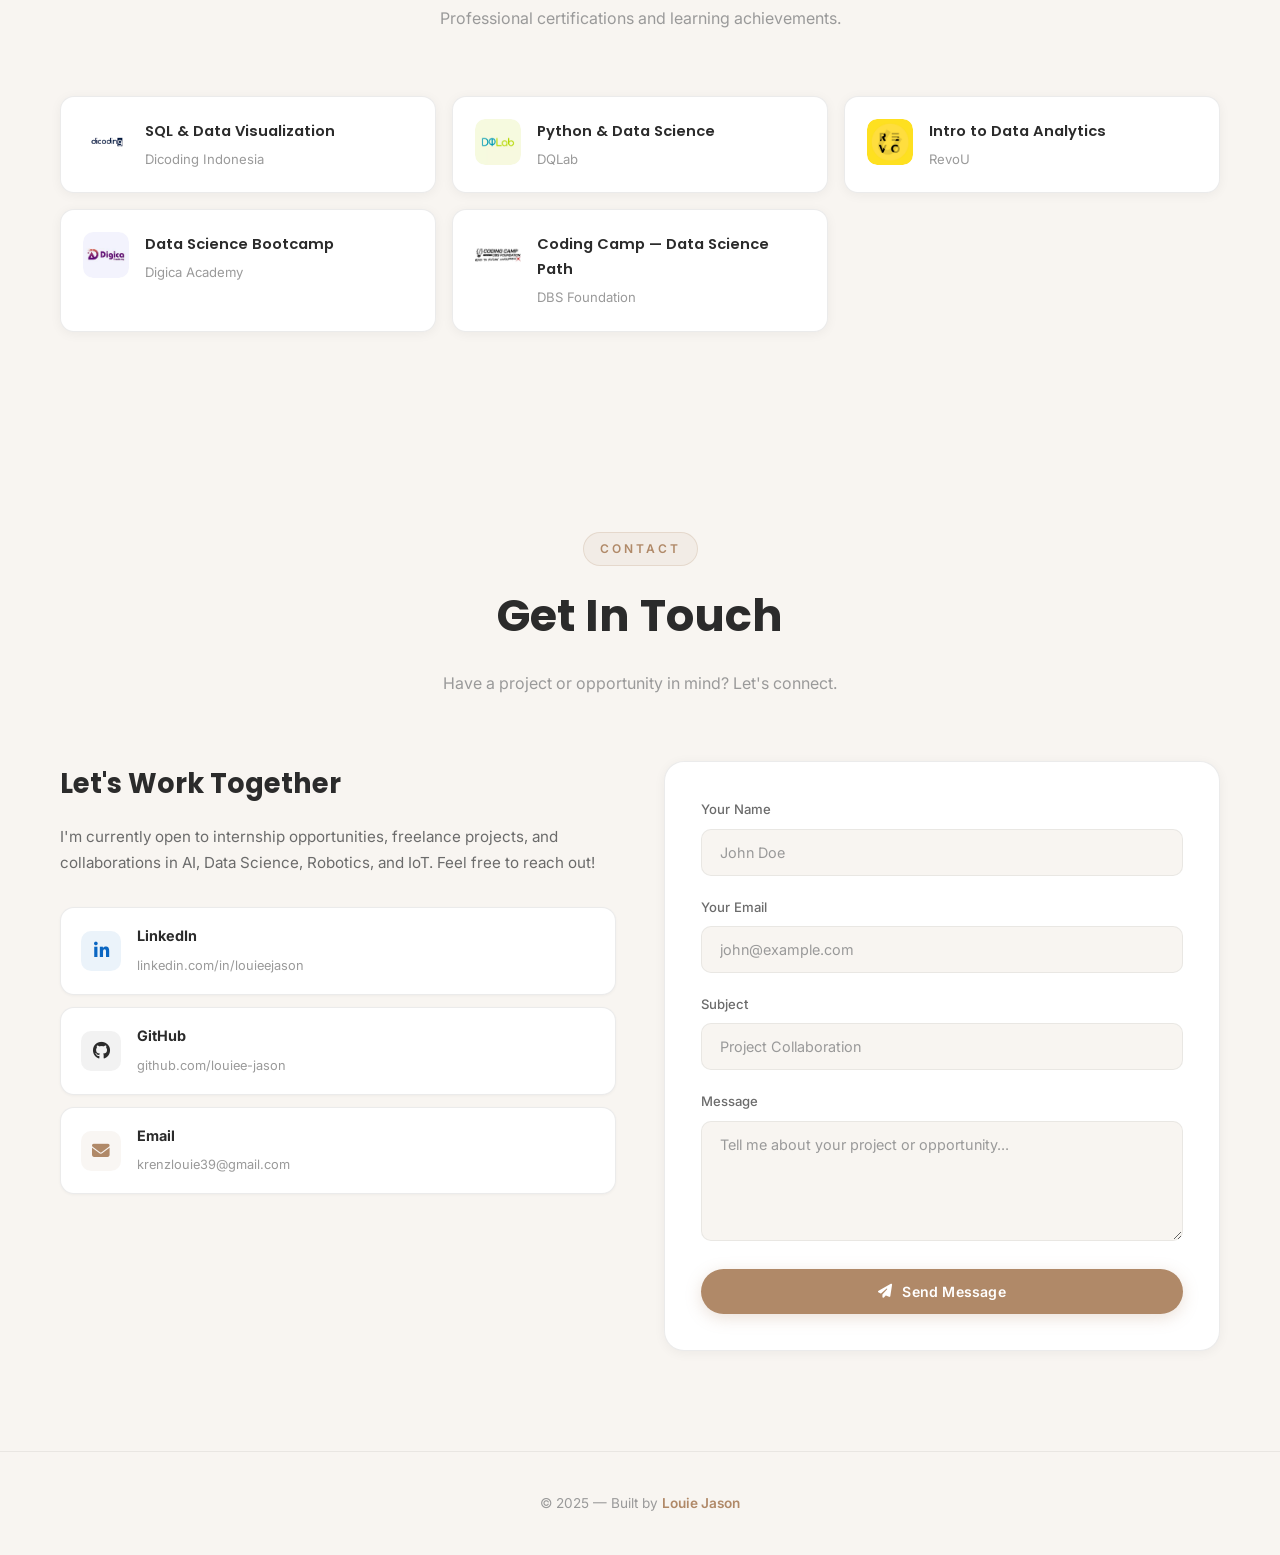
==== commit 4474fb0a: "Update Google Analytics tracking ID" ====
--- a/index.html
+++ b/index.html
@@ -16,13 +16,14 @@
 
   <title>Louie Jason — AI & Robotics Portfolio</title>
 
-  <!-- Google Analytics Placeholder -->
-  <script async src="https://www.googletagmanager.com/gtag/js?id=G-XXXXXXXXXX"></script>
+  <!-- Google tag (gtag.js) -->
+  <script async src="https://www.googletagmanager.com/gtag/js?id=G-8RPPSS30CH"></script>
   <script>
     window.dataLayer = window.dataLayer || [];
     function gtag(){dataLayer.push(arguments);}
     gtag('js', new Date());
-    gtag('config', 'G-XXXXXXXXXX');
+
+    gtag('config', 'G-8RPPSS30CH');
   </script>
 
   <link rel="preconnect" href="https://fonts.googleapis.com" />
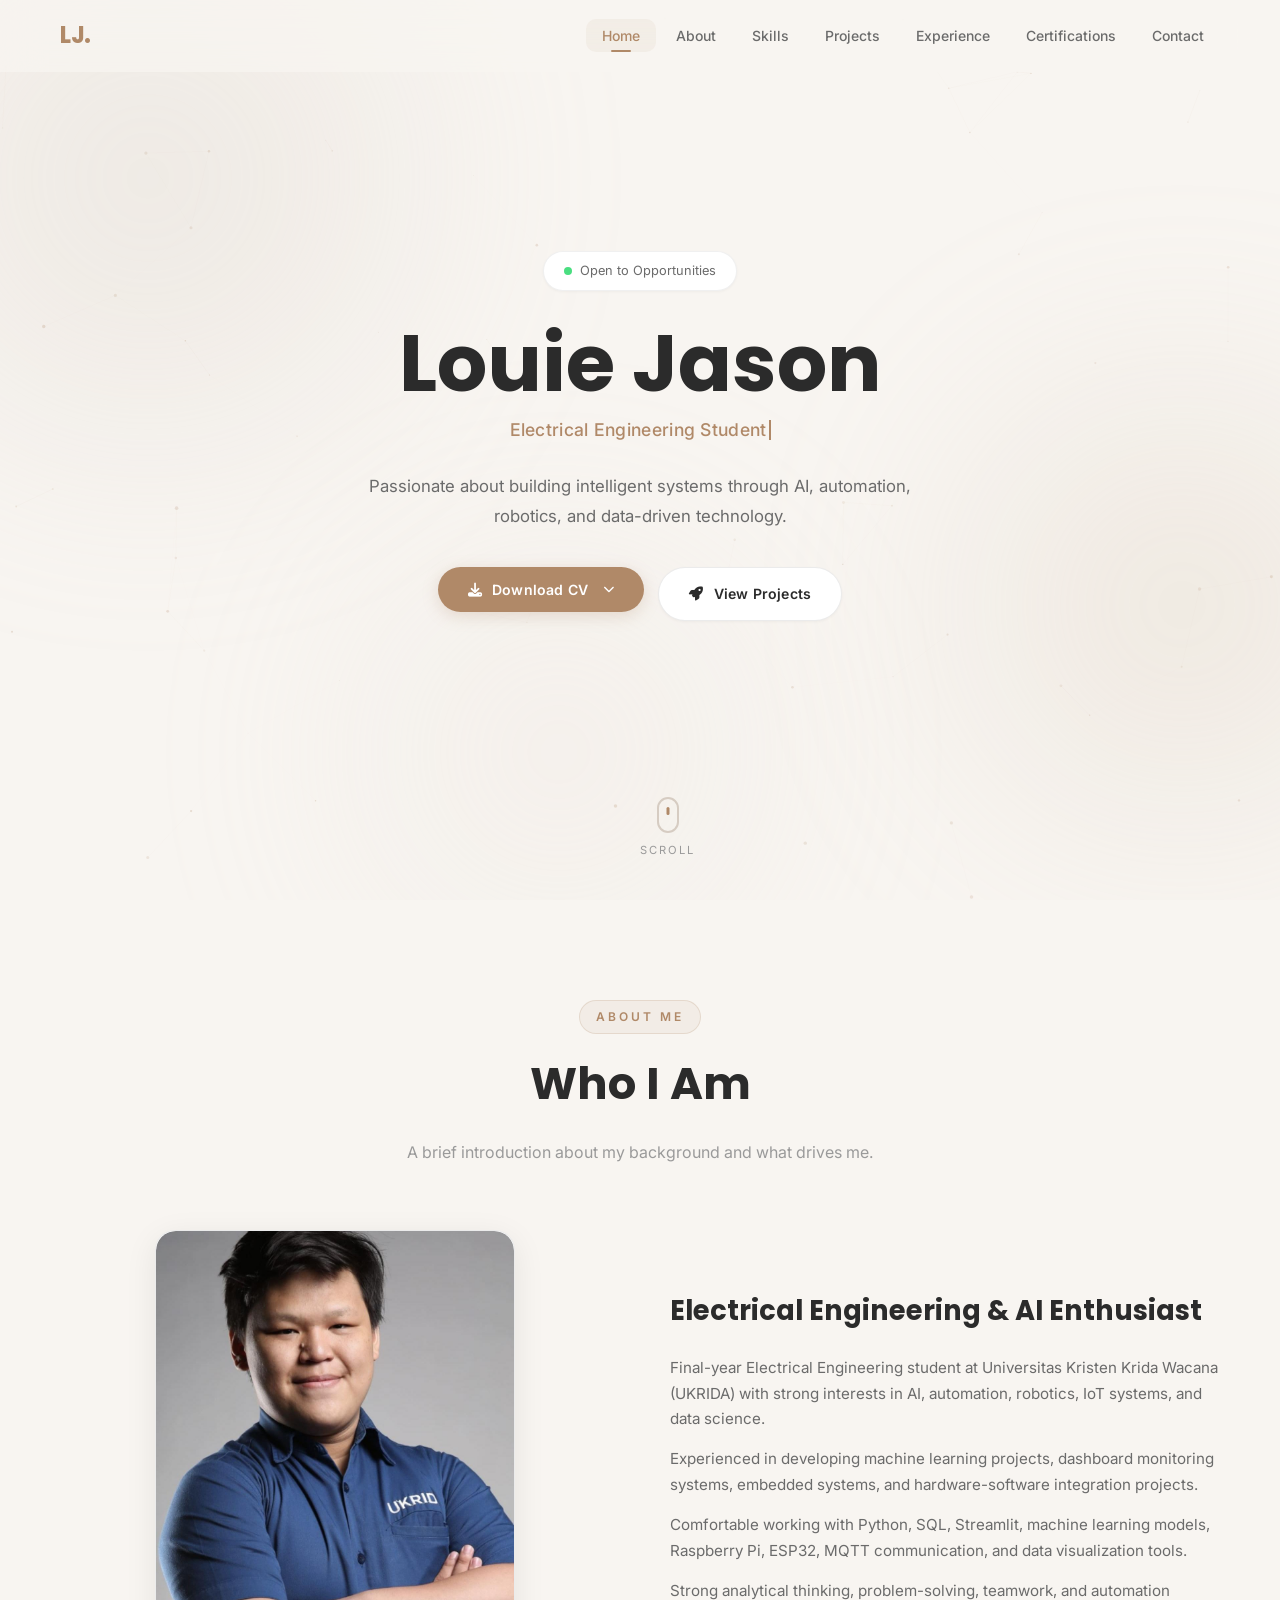
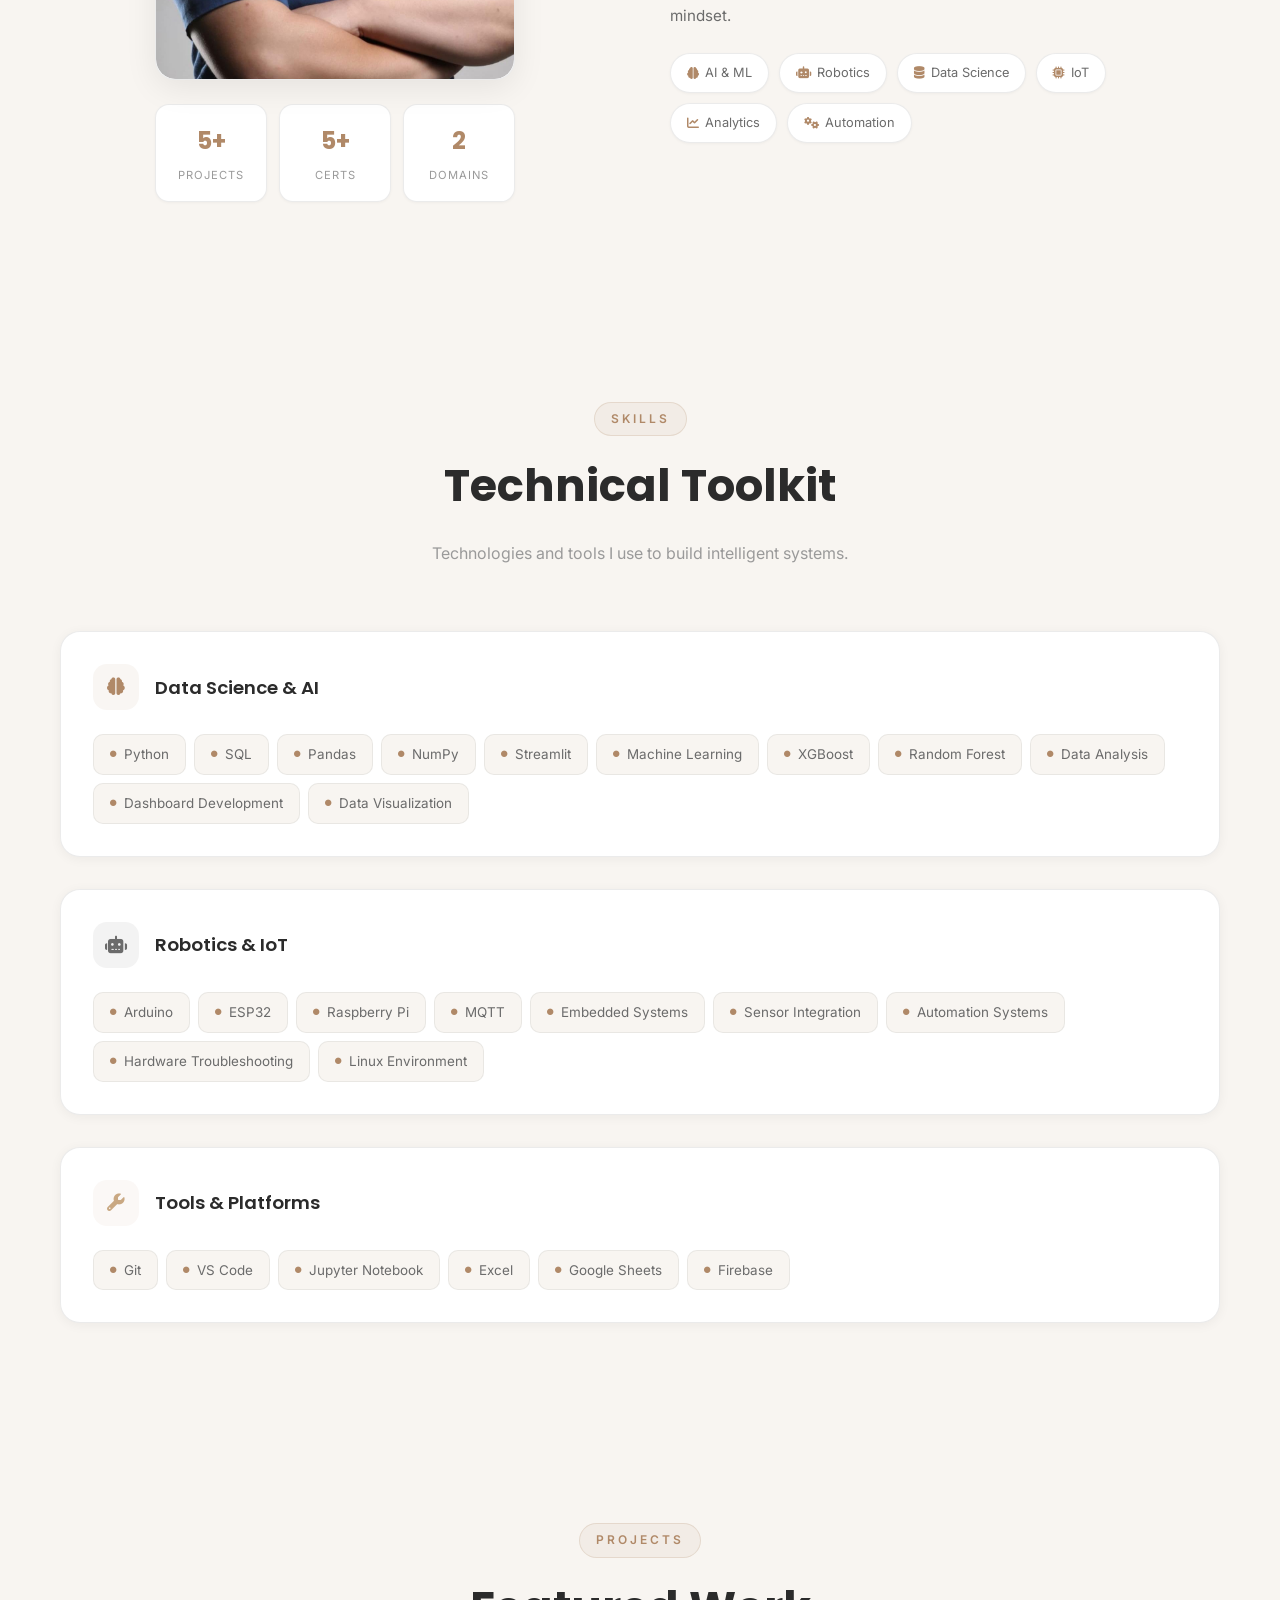
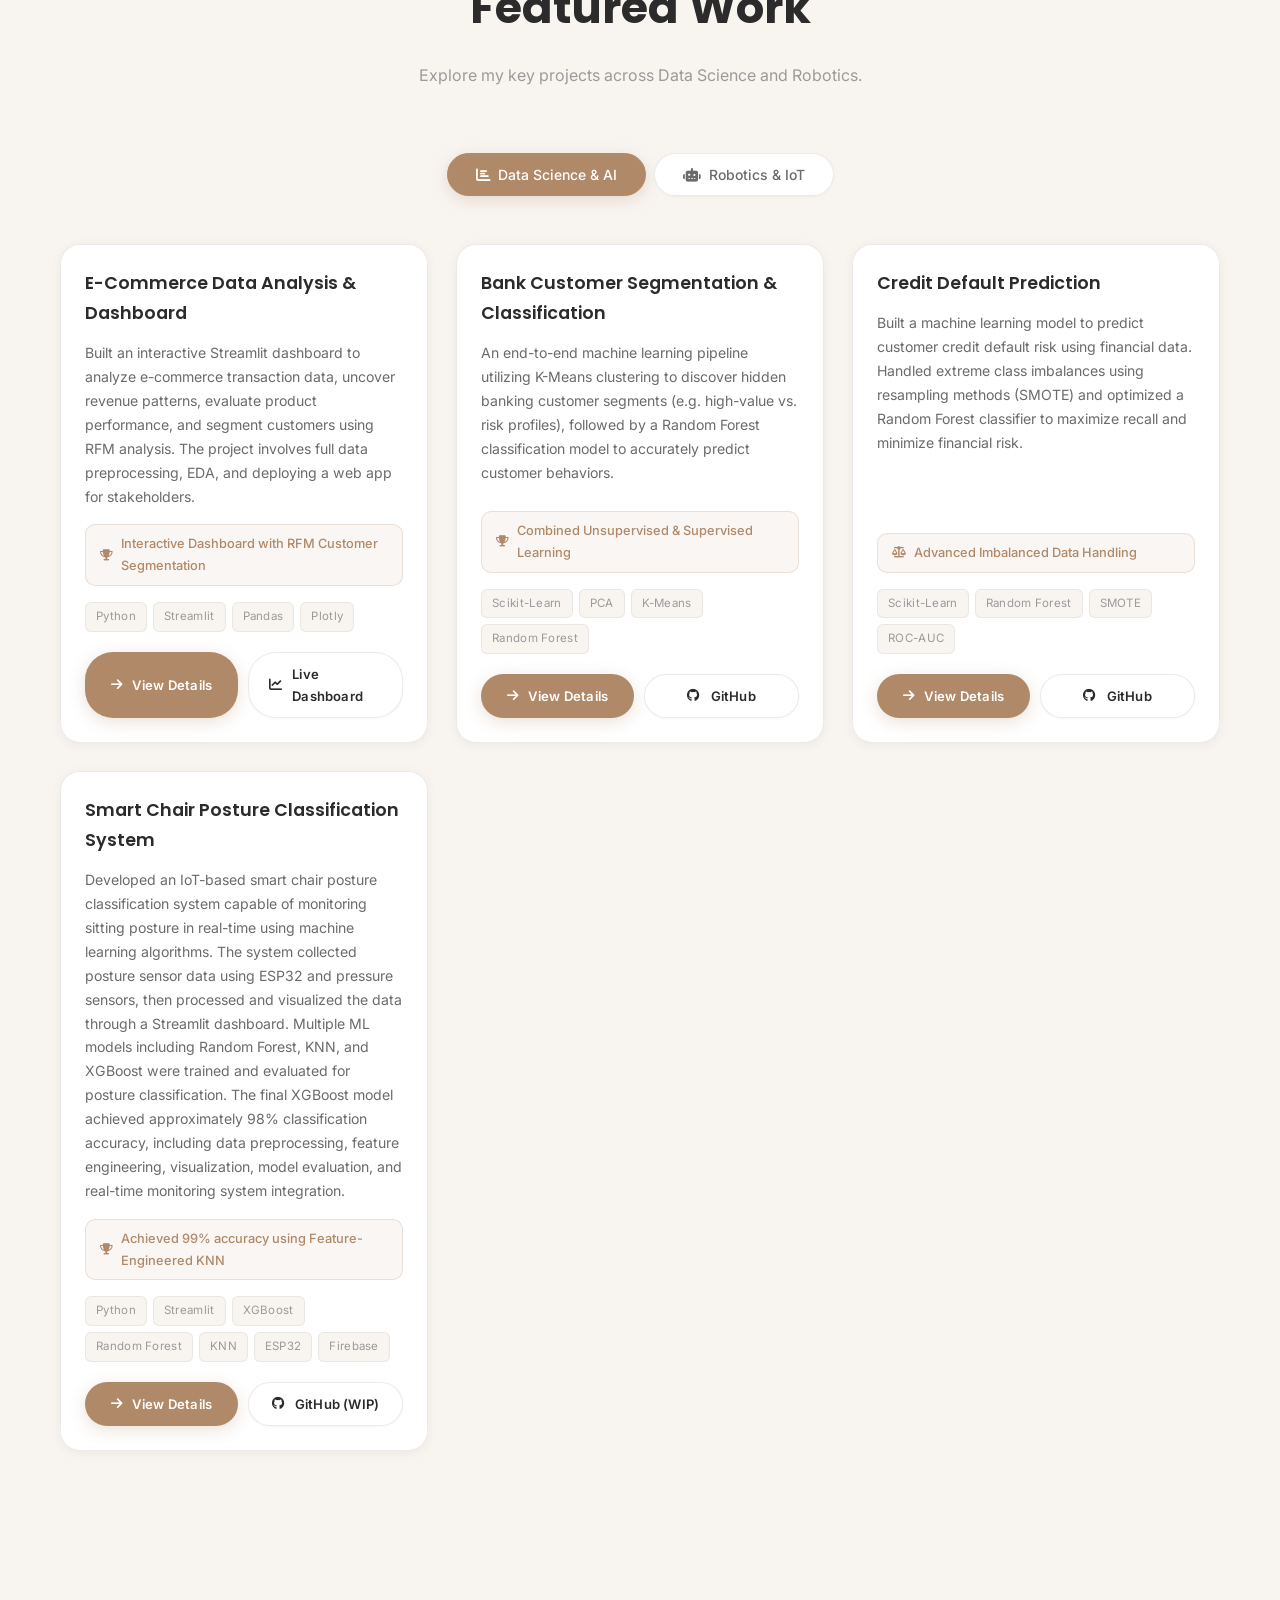
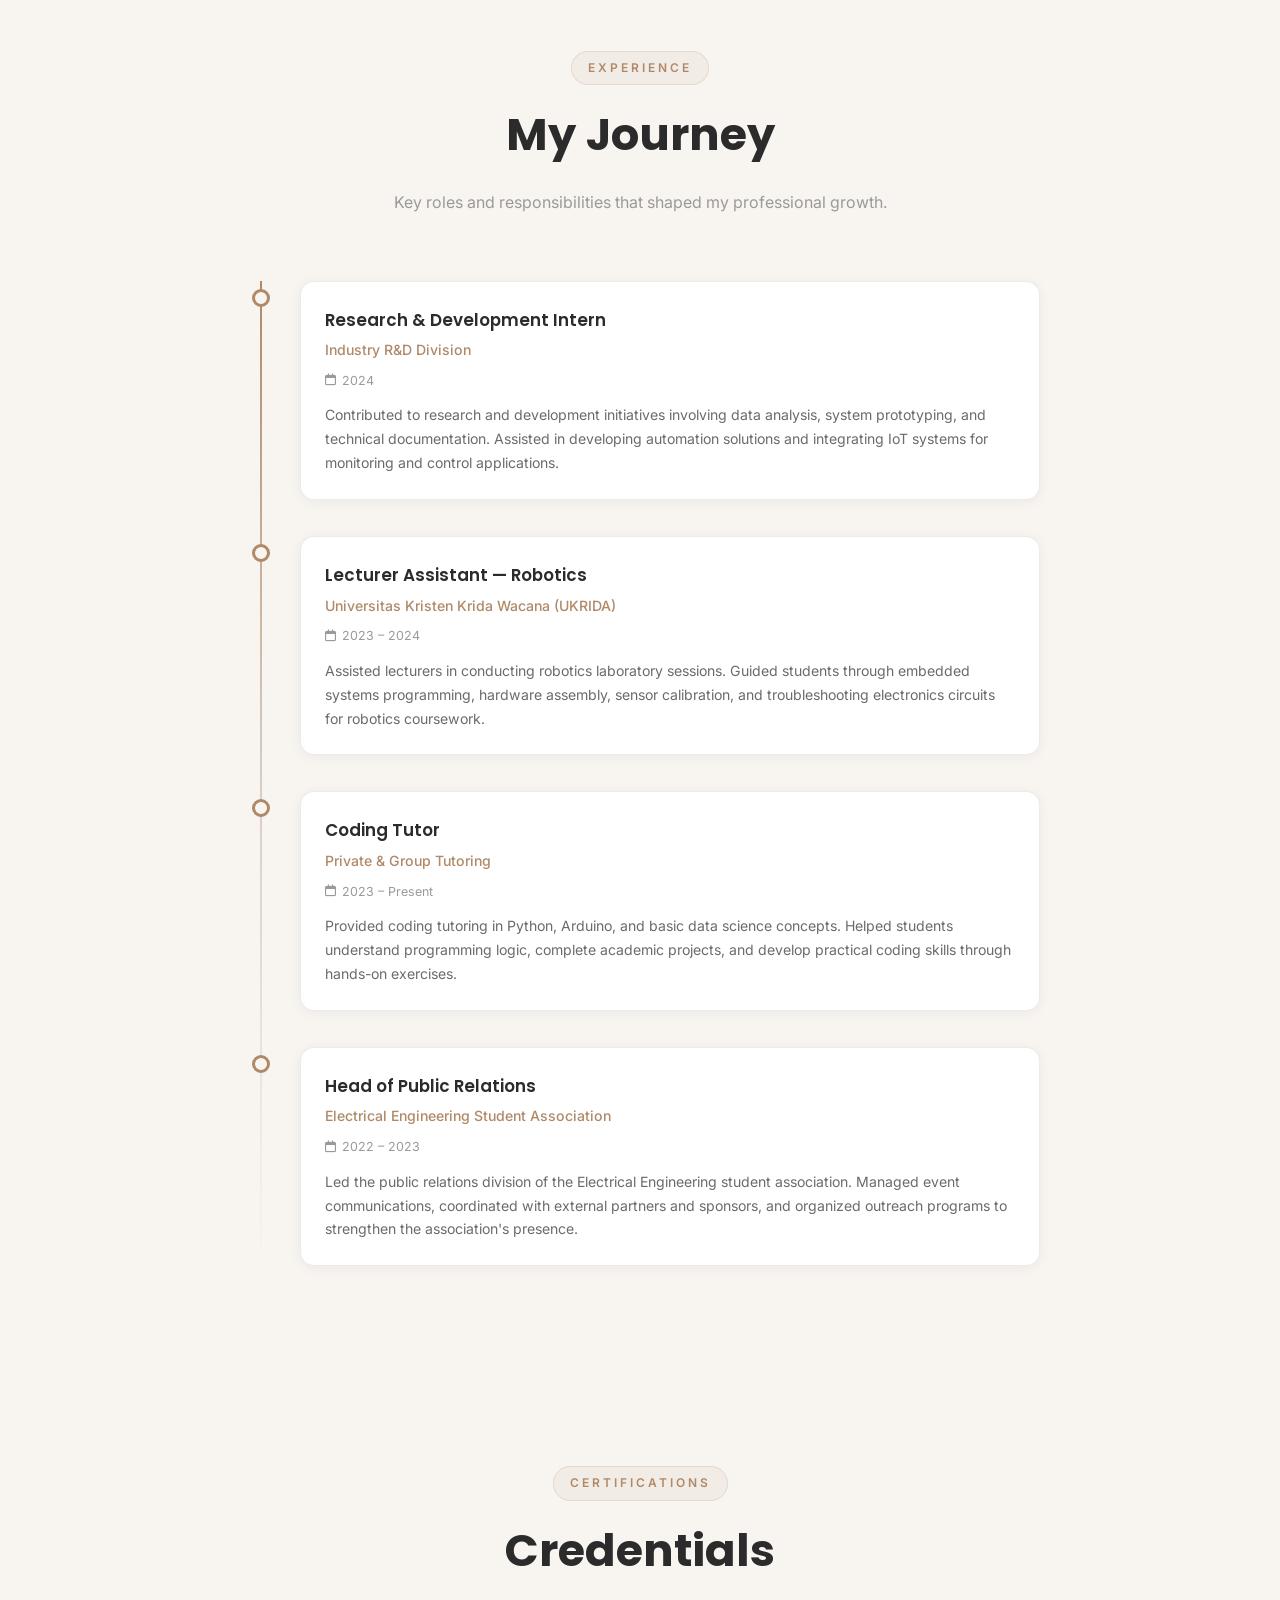
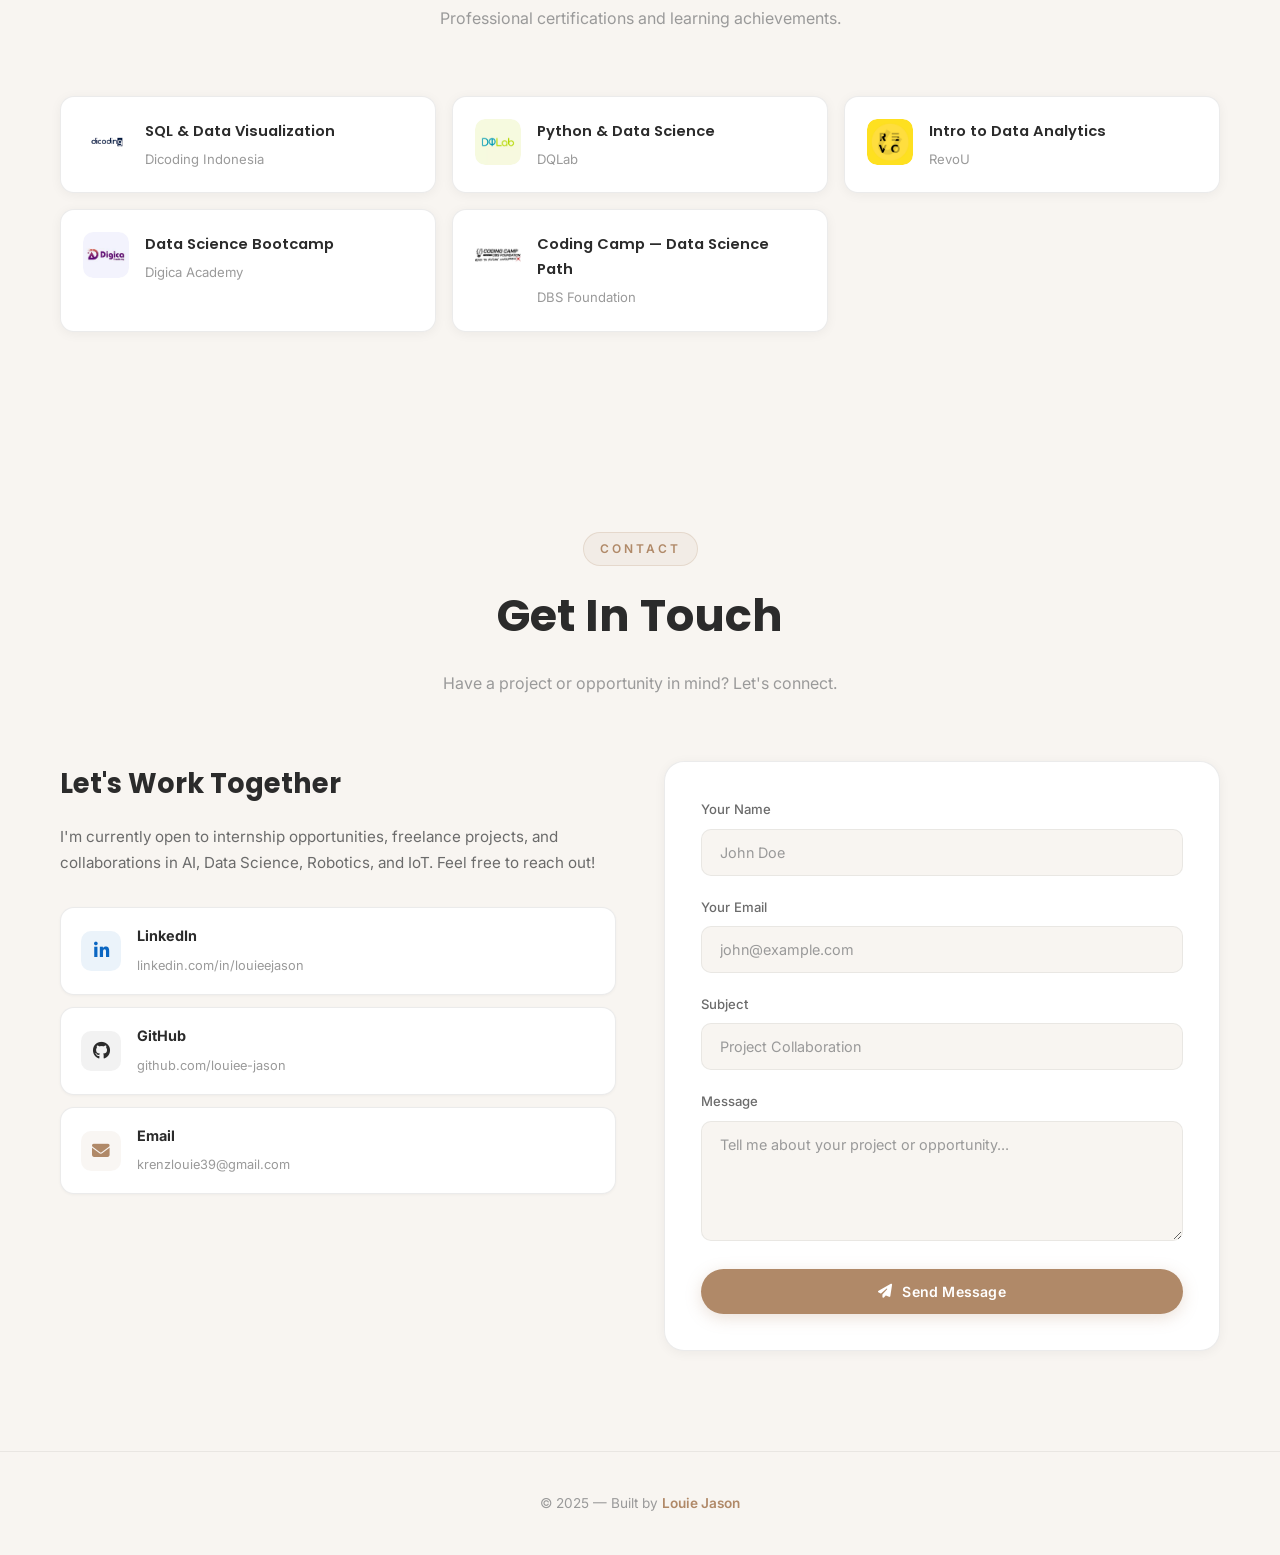
==== commit 69be0f06: "bug fix" ====
--- a/index.html
+++ b/index.html
@@ -88,10 +88,10 @@
             <i class="fa-solid fa-download"></i> Download CV <i class="fa-solid fa-chevron-down" style="font-size: 0.8em; margin-left: 5px;"></i>
           </button>
           <div class="dropdown-menu" id="cvDropdownMenu">
-            <a href="cv/CV%20Louie%20DS.pdf" target="_blank" class="dropdown-item">
+            <a href="cv/CV Louie Data Science.pdf" target="_blank" class="dropdown-item">
               <i class="fa-solid fa-chart-line"></i> Data Science & ML
             </a>
-            <a href="cv/CV%20Louie.pdf" target="_blank" class="dropdown-item">
+            <a href="cv/CV Louie Robotics.pdf" target="_blank" class="dropdown-item">
               <i class="fa-solid fa-microchip"></i> IoT & Robotics
             </a>
           </div>
--- a/style.css
+++ b/style.css
@@ -1,5 +1,4 @@
-
-
+/* ===== ROOT VARIABLES & DESIGN TOKENS ===== */
 :root {
   --bg-primary: #F8F5F1;
   --bg-secondary: #EFE8DF;
@@ -35,6 +34,7 @@
   --navbar-height: 72px;
 }
 
+/* ===== RESET & BASE ===== */
 *,
 *::before,
 *::after {
@@ -86,6 +86,7 @@
   display: block;
 }
 
+/* ===== PRELOADER ===== */
 .preloader {
   position: fixed;
   inset: 0;
@@ -128,6 +129,7 @@
   }
 }
 
+/* ===== FLOATING BACKGROUND BLOBS ===== */
 .bg-blobs {
   position: fixed;
   inset: 0;
@@ -191,6 +193,7 @@
   }
 }
 
+/* ===== PARTICLE CANVAS ===== */
 #particles-canvas {
   position: fixed;
   inset: 0;
@@ -198,6 +201,7 @@
   pointer-events: none;
 }
 
+/* ===== NAVBAR ===== */
 .navbar {
   position: fixed;
   top: 0;
@@ -268,6 +272,7 @@
   border-radius: 2px;
 }
 
+/* Hamburger */
 .hamburger {
   display: none;
   flex-direction: column;
@@ -300,6 +305,7 @@
   transform: rotate(-45deg) translate(5px, -5px);
 }
 
+/* ===== SECTIONS COMMON ===== */
 section {
   position: relative;
   z-index: 1;
@@ -345,6 +351,7 @@
   margin: 0 auto;
 }
 
+/* ===== HERO SECTION ===== */
 .hero {
   min-height: 100vh;
   display: flex;
@@ -455,6 +462,7 @@
   animation: fadeInUp 0.8s ease 0.8s both;
 }
 
+/* ===== BUTTONS ===== */
 .btn {
   display: inline-flex;
   align-items: center;
@@ -501,6 +509,59 @@
   font-size: 0.82rem;
 }
 
+/* ===== DROPDOWN MENU ===== */
+.dropdown-wrapper {
+  position: relative;
+  display: inline-block;
+}
+
+.dropdown-menu {
+  position: absolute;
+  top: 100%;
+  left: 50%;
+  transform: translateX(-50%) translateY(10px);
+  background: var(--bg-card);
+  min-width: 220px;
+  border-radius: var(--radius-md);
+  box-shadow: var(--shadow-lg);
+  border: 1px solid var(--border-card);
+  padding: 8px 0;
+  opacity: 0;
+  visibility: hidden;
+  transition: all var(--transition-fast);
+  z-index: 100;
+  margin-top: 8px;
+}
+
+.dropdown-menu.show {
+  opacity: 1;
+  visibility: visible;
+  transform: translateX(-50%) translateY(0);
+}
+
+.dropdown-item {
+  display: flex;
+  align-items: center;
+  gap: 12px;
+  padding: 12px 20px;
+  color: var(--text-primary);
+  font-size: 0.9rem;
+  font-weight: 500;
+  transition: var(--transition-fast);
+  text-decoration: none;
+}
+
+.dropdown-item i {
+  color: var(--accent);
+  font-size: 1.1rem;
+}
+
+.dropdown-item:hover {
+  background: var(--accent-bg);
+  color: var(--accent);
+}
+
+/* ===== HERO SCROLL INDICATOR ===== */
 .hero-scroll {
   position: absolute;
   bottom: 40px;
@@ -549,6 +610,7 @@
   }
 }
 
+/* ===== ABOUT SECTION ===== */
 .about-grid {
   display: grid;
   grid-template-columns: 1fr 1fr;
@@ -669,6 +731,7 @@
   transform: translateY(-1px);
 }
 
+/* ===== SKILLS SECTION ===== */
 .skills-categories {
   display: flex;
   flex-direction: column;
@@ -761,6 +824,7 @@
   color: var(--accent);
 }
 
+/* ===== PROJECTS SECTION ===== */
 .projects-tabs {
   display: flex;
   justify-content: center;
@@ -954,6 +1018,7 @@
   }
 }
 
+/* ===== EXPERIENCE SECTION ===== */
 .timeline {
   position: relative;
   max-width: 800px;
@@ -1036,6 +1101,7 @@
   line-height: 1.7;
 }
 
+/* ===== CERTIFICATIONS SECTION ===== */
 .certs-grid {
   display: grid;
   grid-template-columns: repeat(auto-fit, minmax(300px, 1fr));
@@ -1091,6 +1157,7 @@
   color: var(--text-muted);
 }
 
+/* ===== CONTACT SECTION ===== */
 .contact-grid {
   display: grid;
   grid-template-columns: 1fr 1fr;
@@ -1175,6 +1242,7 @@
   color: var(--text-muted);
 }
 
+/* Contact Form */
 .contact-form-wrapper {
   background: var(--bg-card);
   border: 1px solid var(--border-card);
@@ -1232,6 +1300,7 @@
   justify-content: center;
 }
 
+/* ===== FOOTER ===== */
 .footer {
   position: relative;
   z-index: 1;
@@ -1250,6 +1319,7 @@
   font-weight: 600;
 }
 
+/* ===== SCROLL TO TOP ===== */
 .scroll-top {
   position: fixed;
   bottom: 32px;
@@ -1285,6 +1355,7 @@
   box-shadow: 0 8px 24px rgba(176, 137, 104, 0.35);
 }
 
+/* ===== SCROLL REVEAL ANIMATIONS ===== */
 .reveal {
   opacity: 0;
   transform: translateY(30px);
@@ -1318,6 +1389,7 @@
   transform: translateX(0);
 }
 
+/* ===== KEYFRAMES ===== */
 @keyframes fadeInUp {
   from {
     opacity: 0;
@@ -1342,6 +1414,7 @@
   }
 }
 
+/* ===== RESPONSIVE ===== */
 @media (max-width: 992px) {
   .about-grid {
     grid-template-columns: 1fr;
@@ -1469,58 +1542,4 @@
 .nav-overlay.visible {
   display: block;
   opacity: 1;
-}
-
-.dropdown-wrapper {
-  position: relative;
-  display: inline-block;
-}
-
-.dropdown-menu {
-  position: absolute;
-  top: 100%;
-  left: 0;
-  margin-top: 10px;
-  background: white;
-  border-radius: var(--radius-md);
-  box-shadow: var(--shadow-lg);
-  min-width: 200px;
-  opacity: 0;
-  visibility: hidden;
-  transform: translateY(-10px);
-  transition: all var(--transition-fast);
-  z-index: 100;
-  overflow: hidden;
-}
-
-.dropdown-menu.show {
-  opacity: 1;
-  visibility: visible;
-  transform: translateY(0);
-}
-
-.dropdown-item {
-  display: block;
-  padding: 12px 20px;
-  color: var(--text-color);
-  text-decoration: none;
-  font-size: 0.95rem;
-  transition: background var(--transition-fast);
-  border-bottom: 1px solid rgba(0,0,0,0.05);
-}
-
-.dropdown-item:last-child {
-  border-bottom: none;
-}
-
-.dropdown-item i {
-  margin-right: 8px;
-  color: var(--primary-color);
-  width: 16px;
-  text-align: center;
-}
-
-.dropdown-item:hover {
-  background: rgba(176, 137, 104, 0.1);
-  color: var(--primary-color);
 }
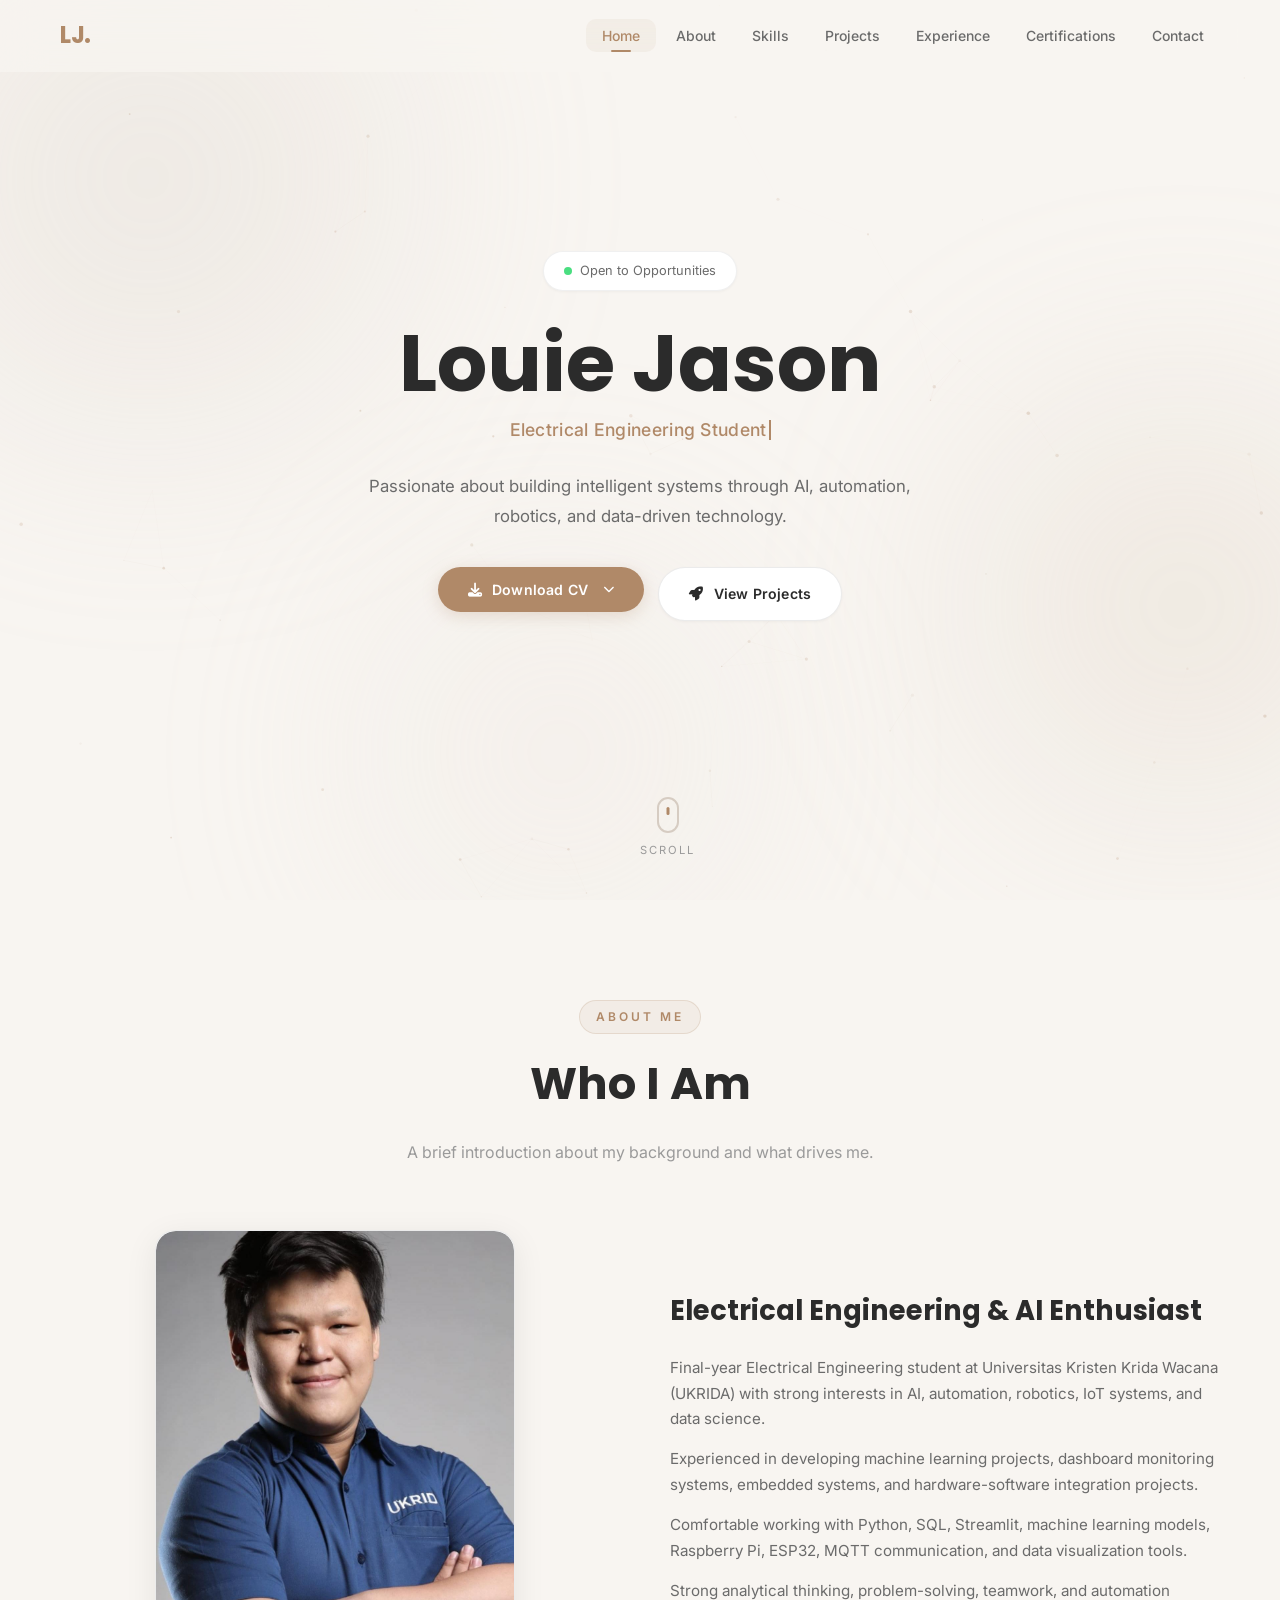
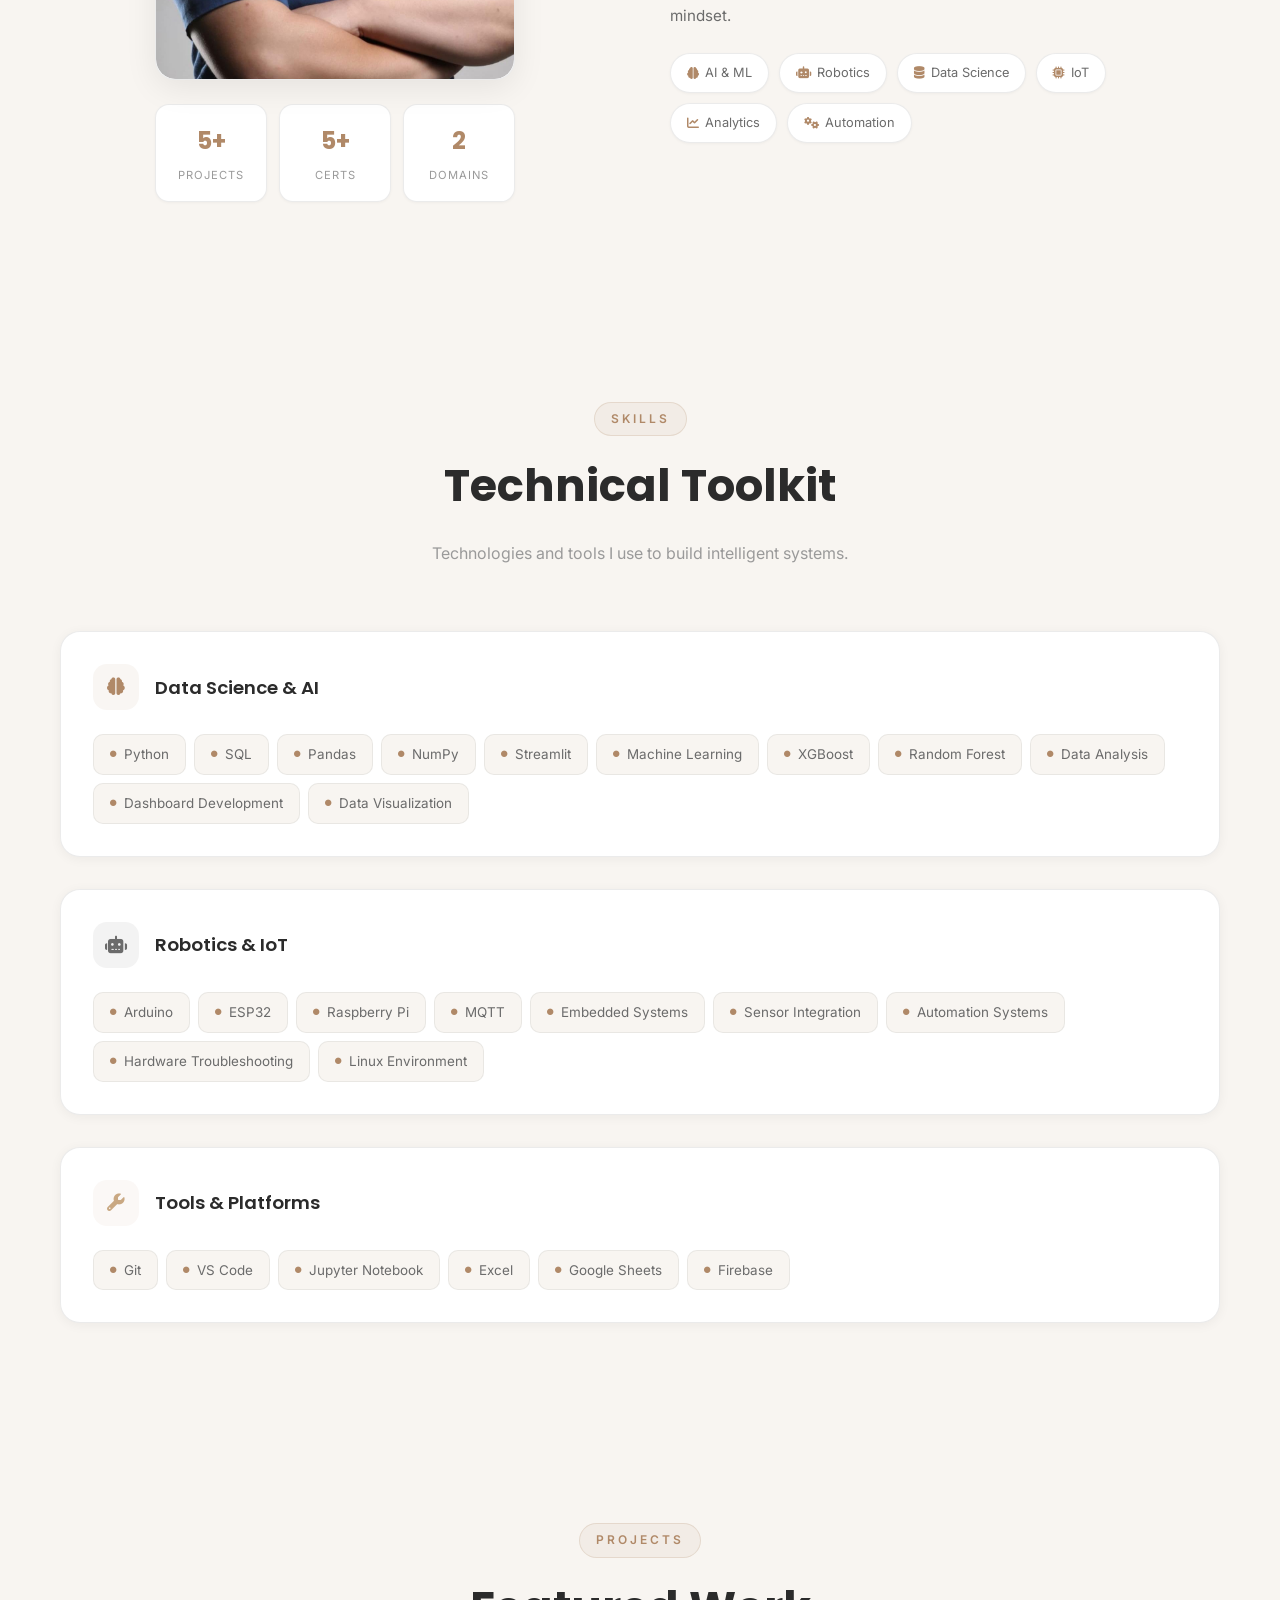
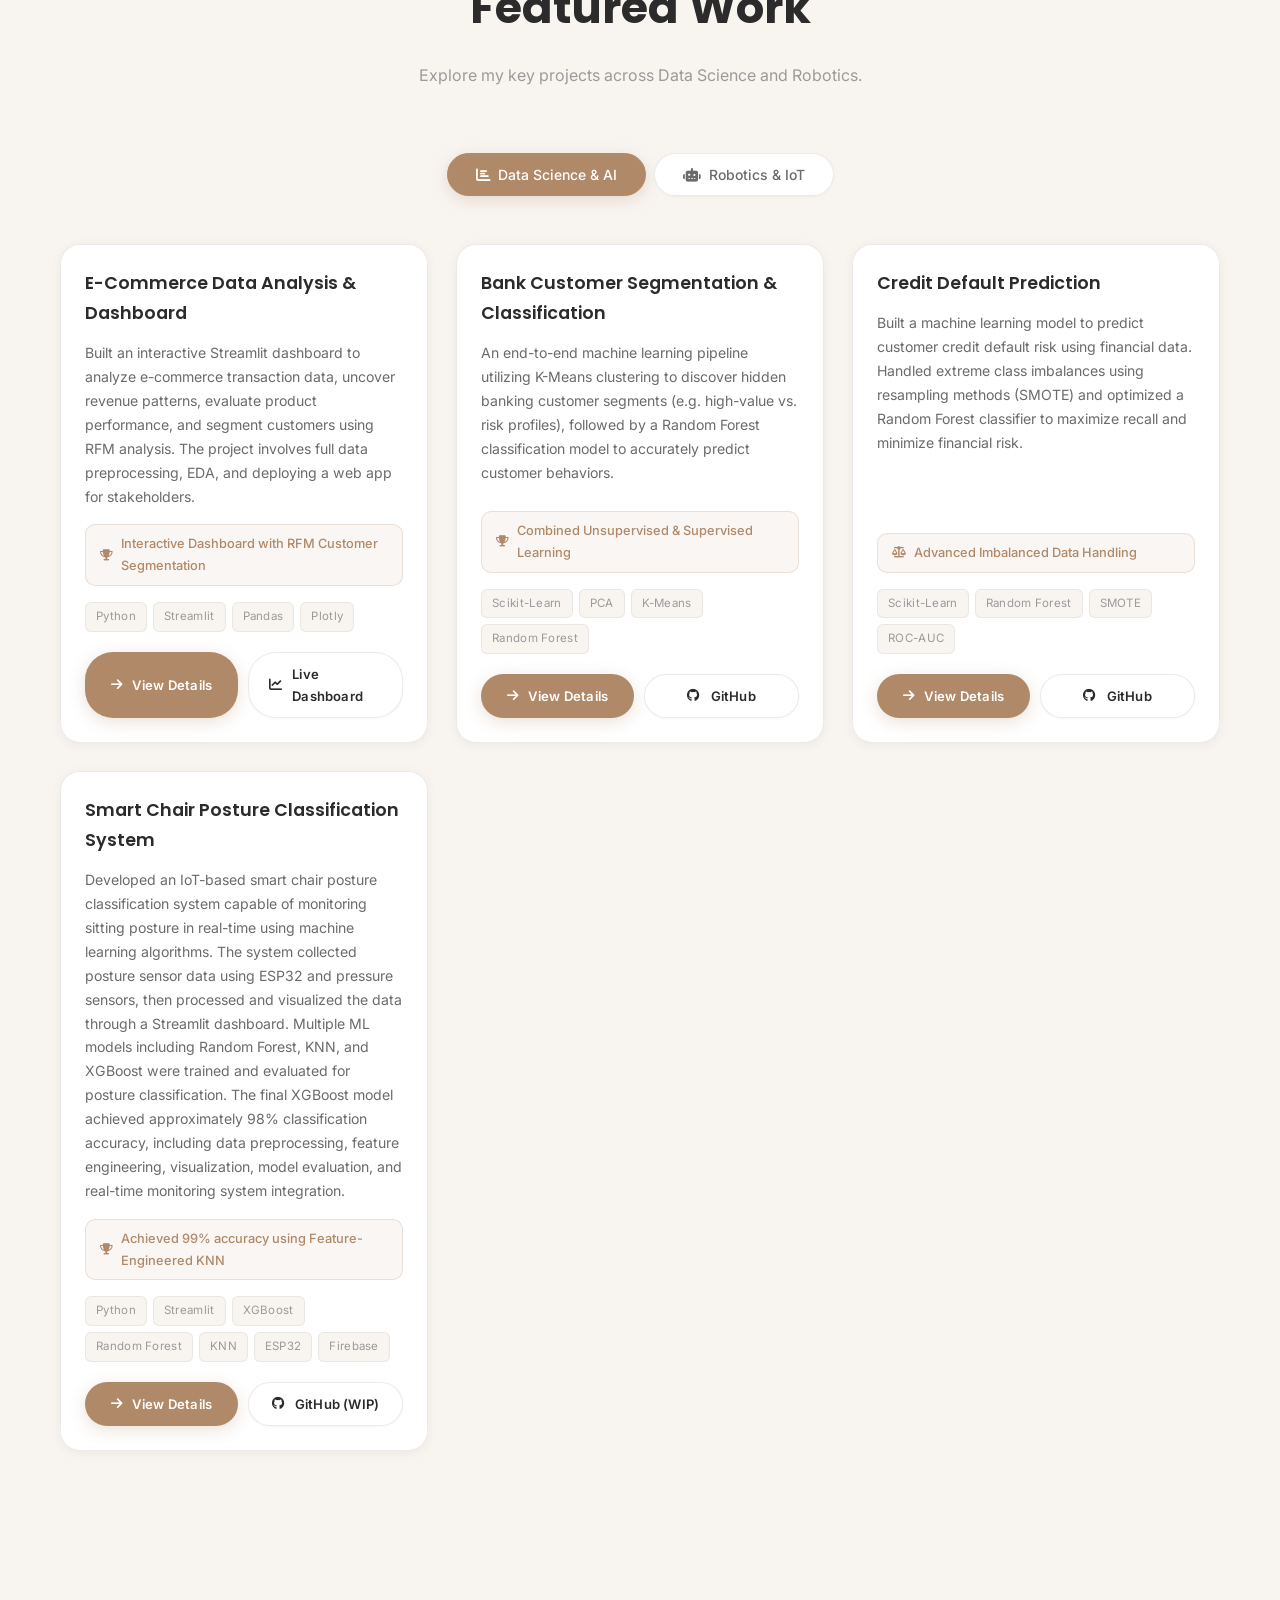
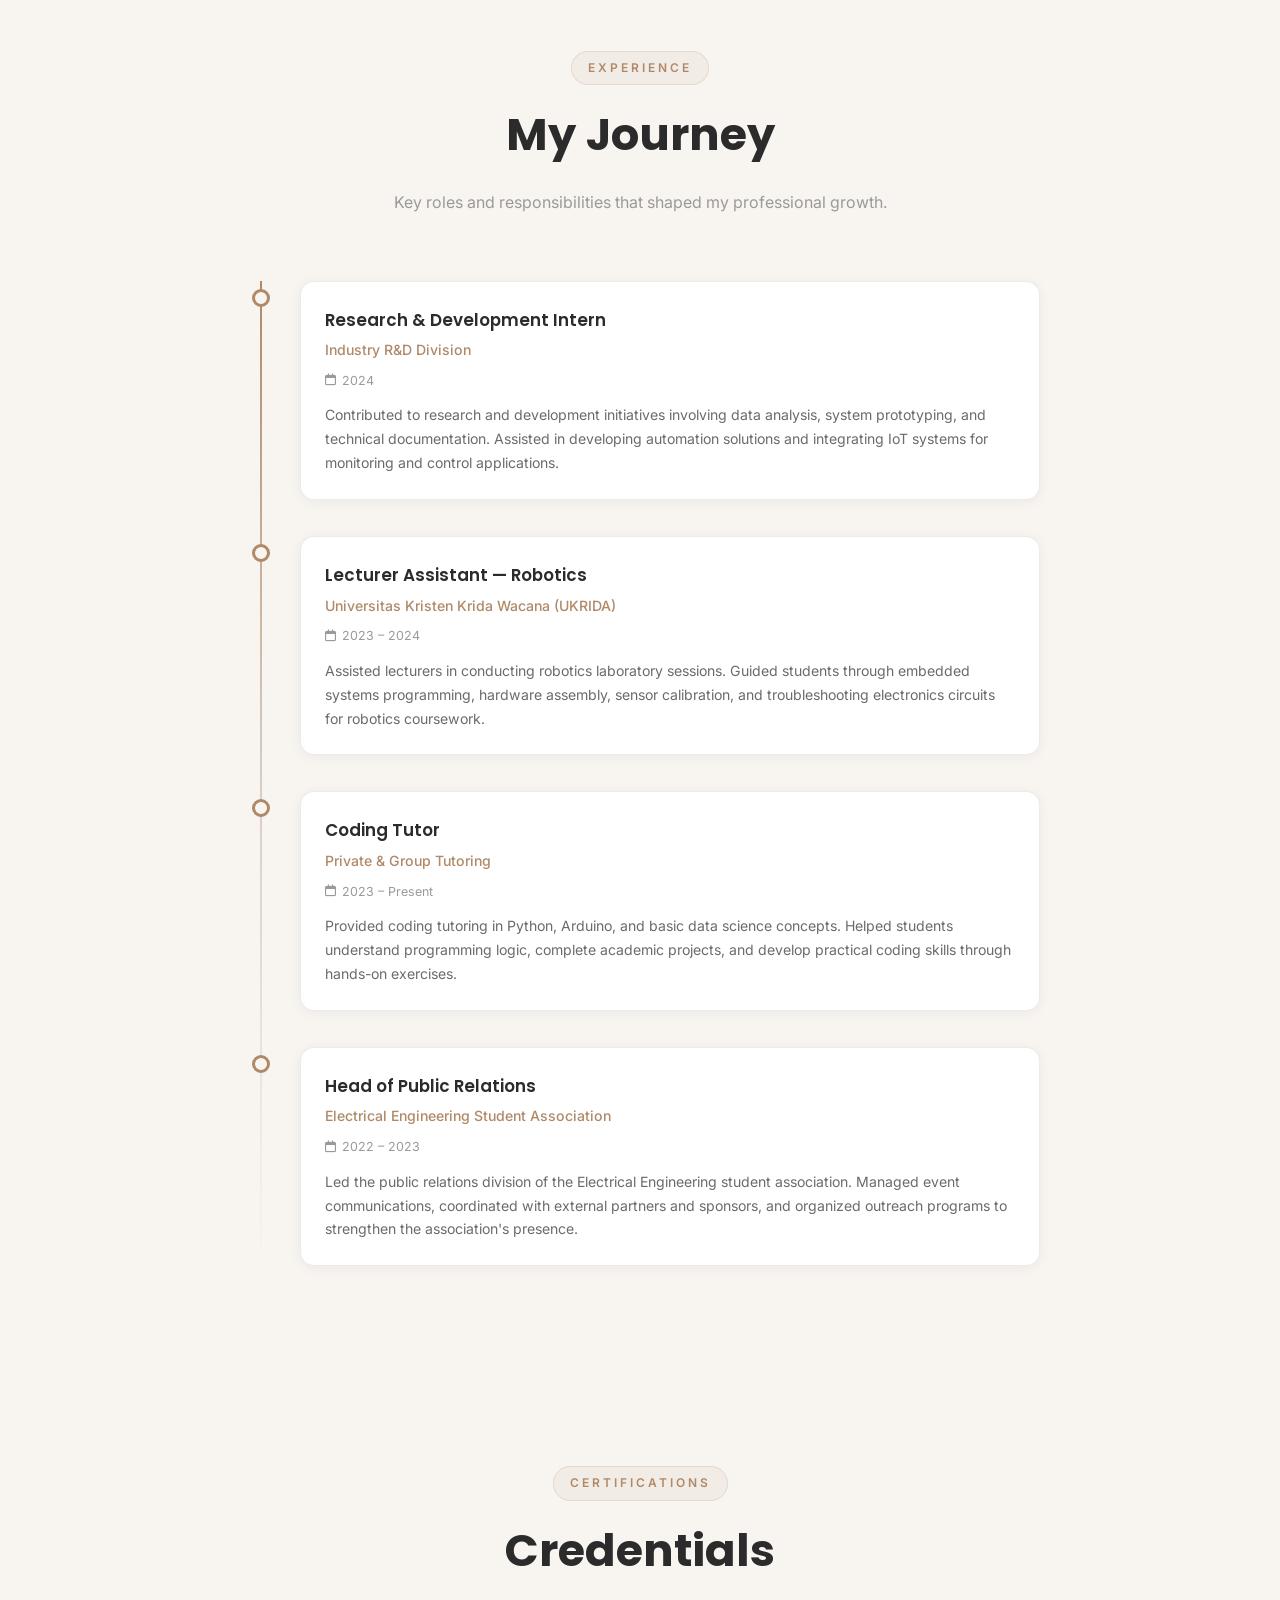
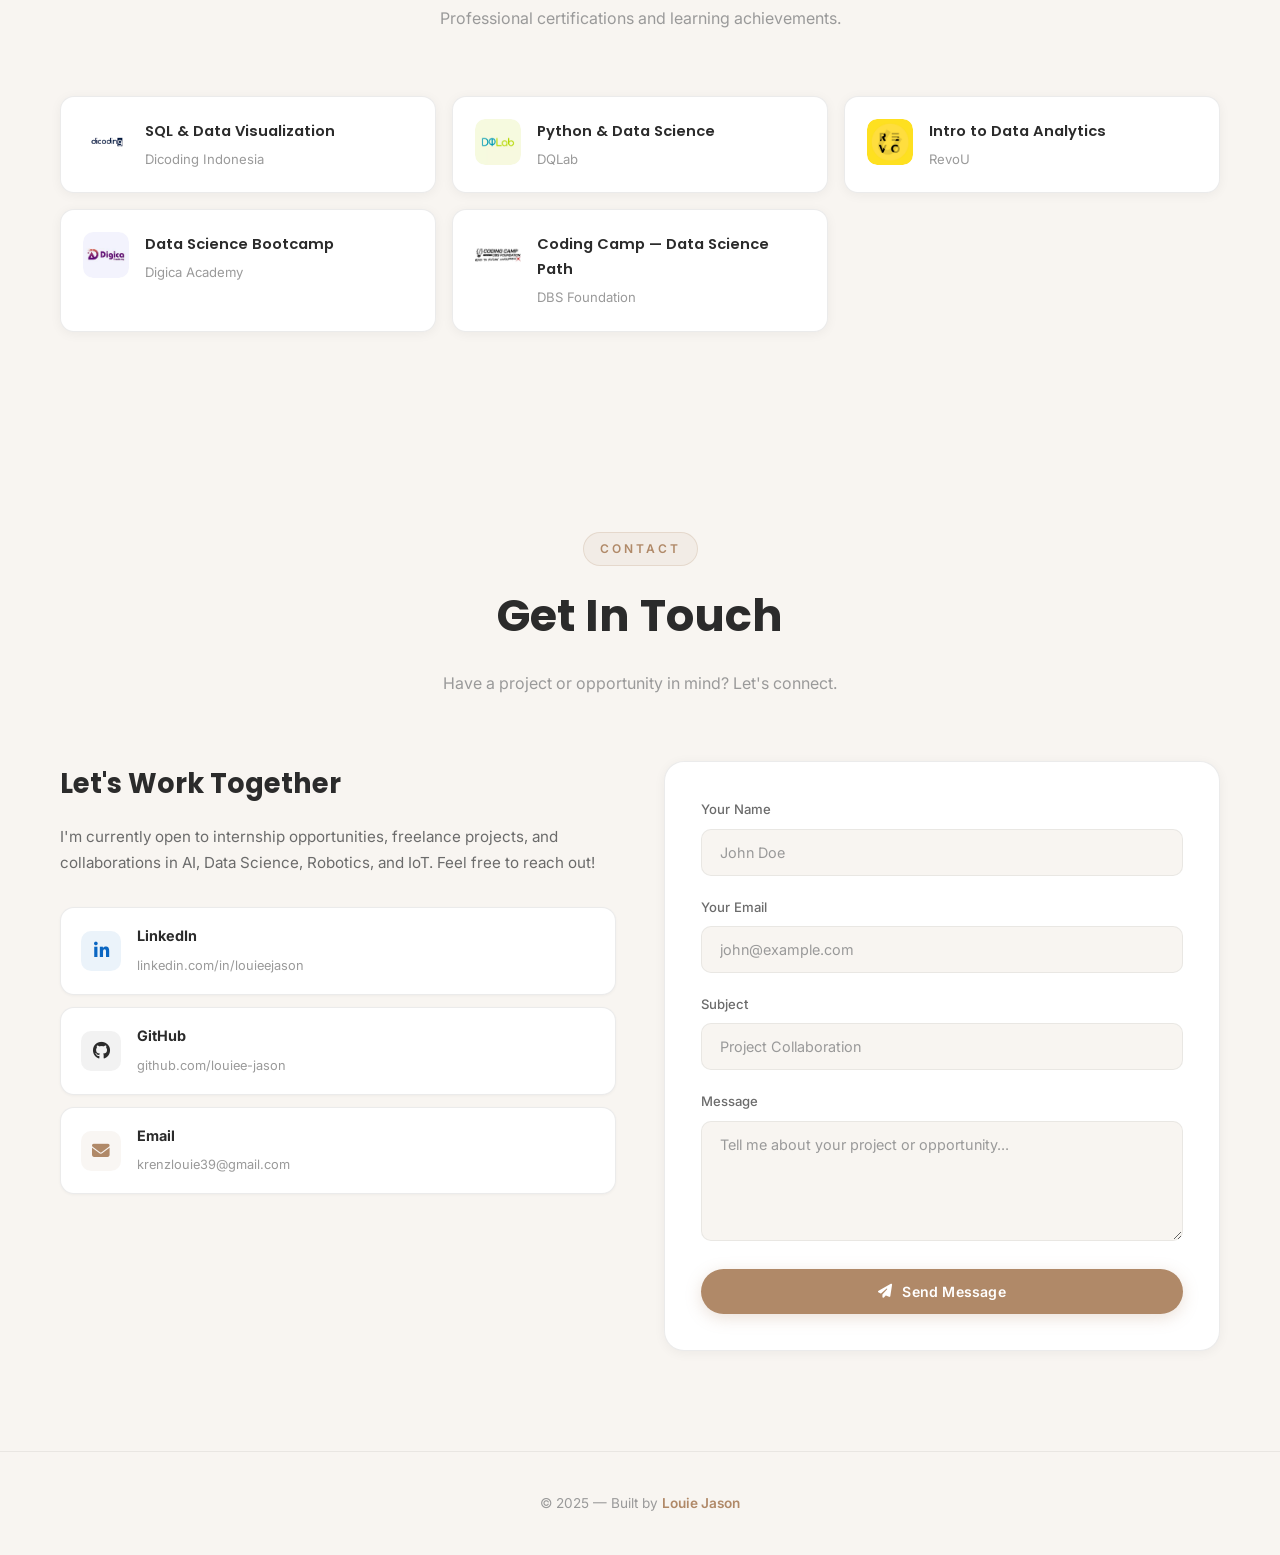
==== commit 936a9c55: "force clear css cache" ====
--- a/index.html
+++ b/index.html
@@ -32,7 +32,7 @@
 
   <link rel="stylesheet" href="https://cdnjs.cloudflare.com/ajax/libs/font-awesome/6.5.1/css/all.min.css" />
 
-  <link rel="stylesheet" href="style.css?v=2" />
+  <link rel="stylesheet" href="style.css?v=3" />
 </head>
 <body>
 
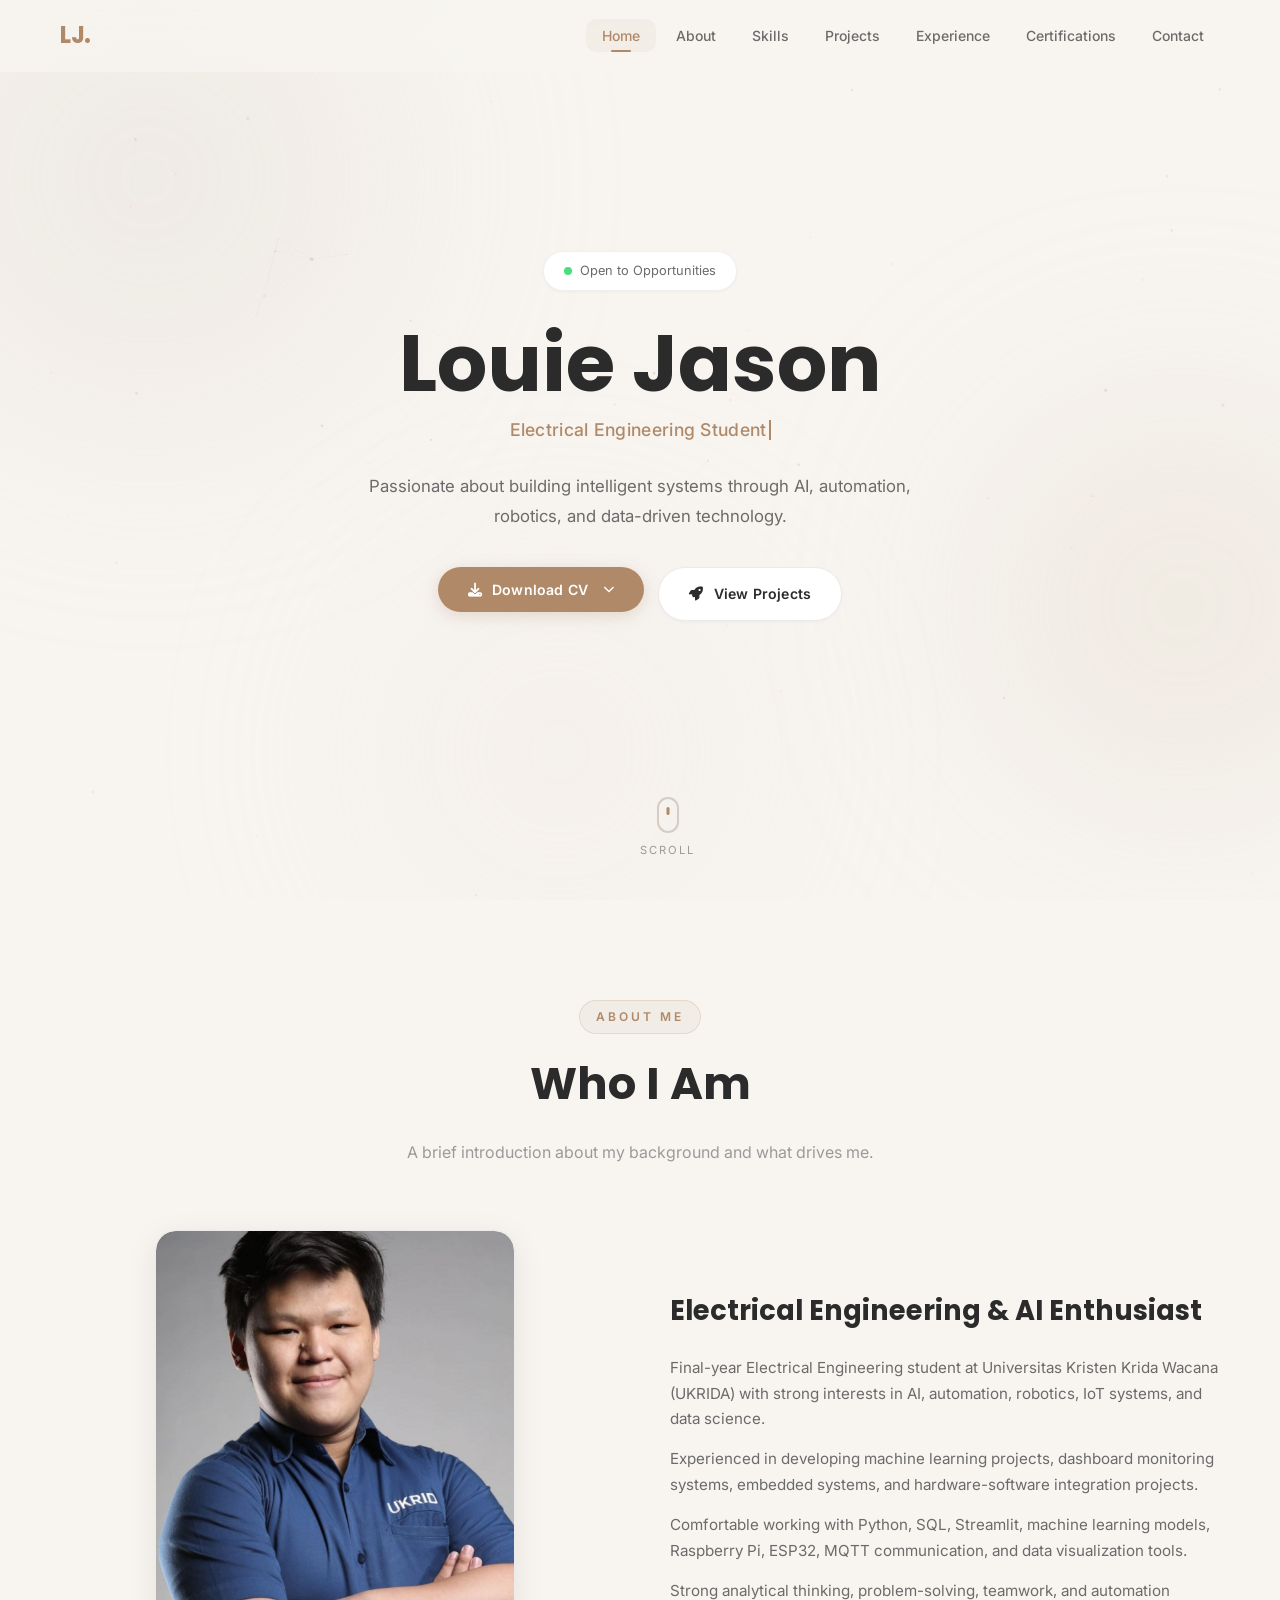
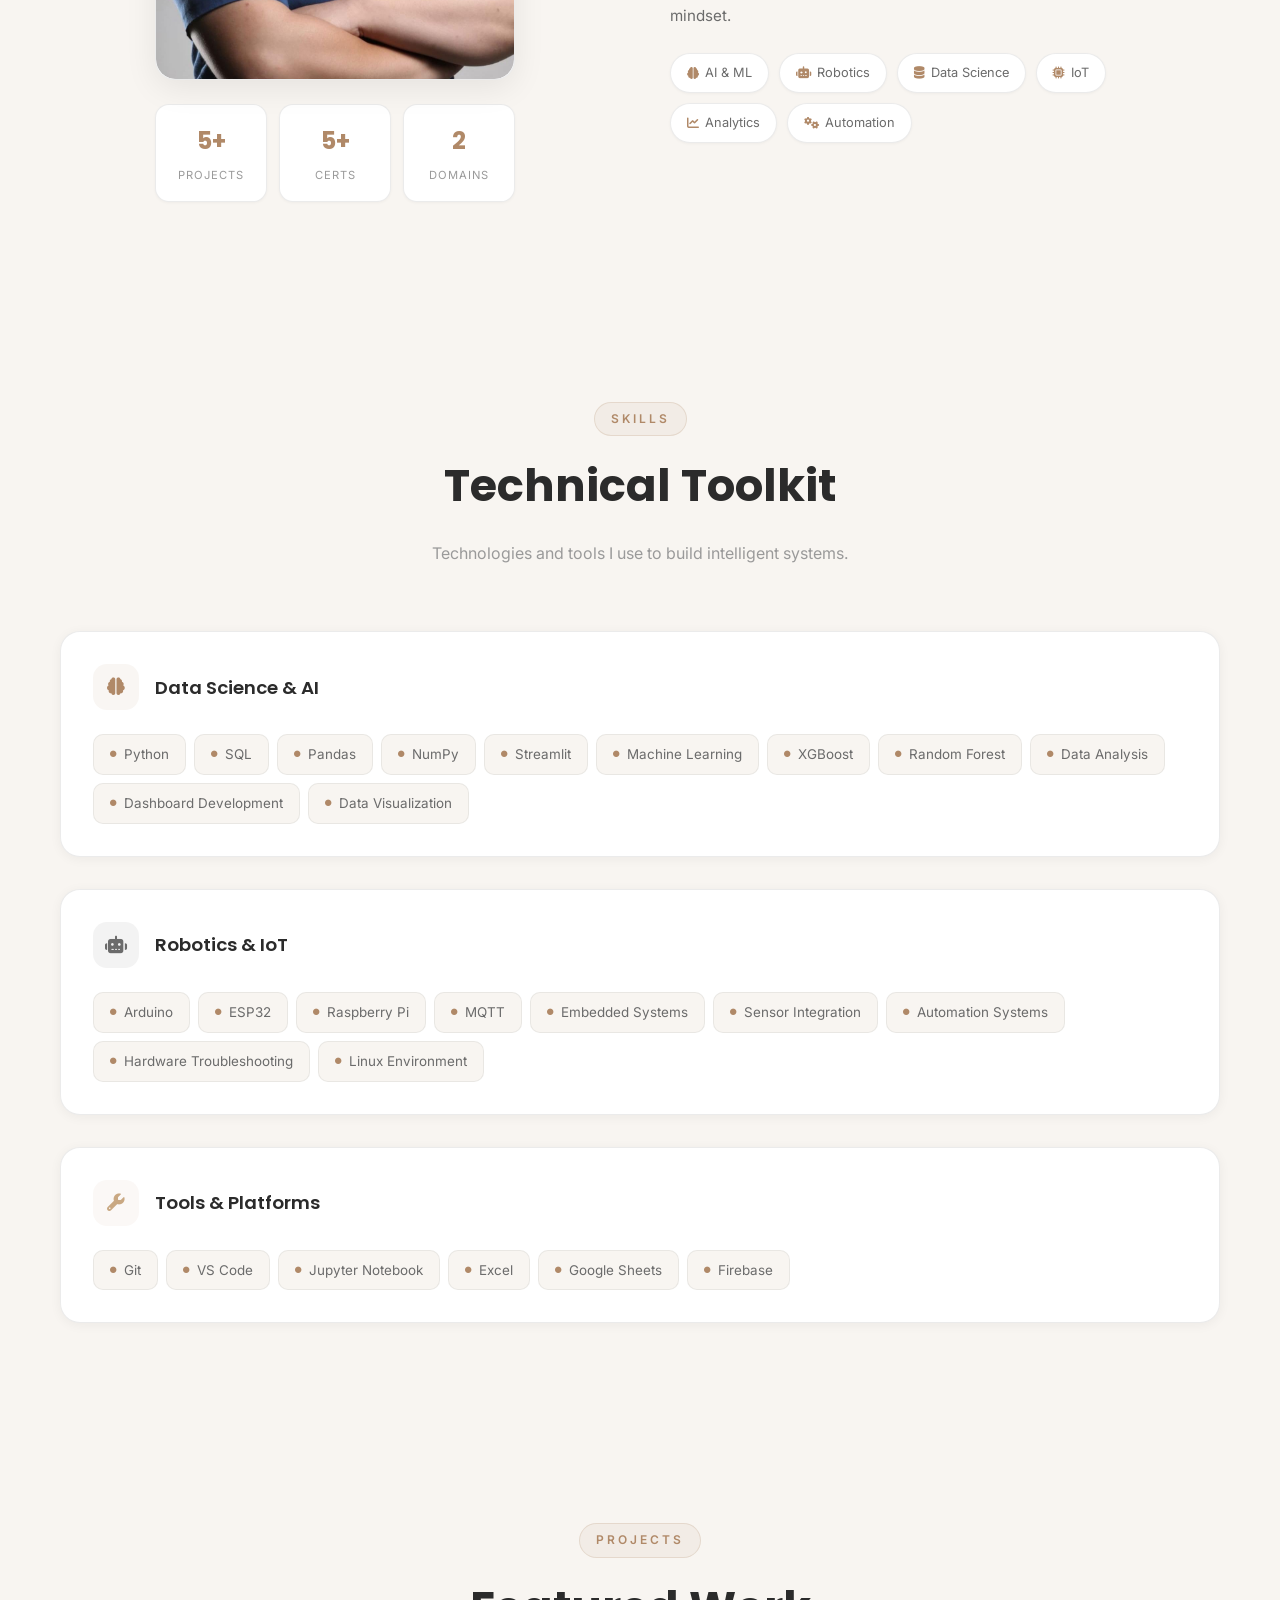
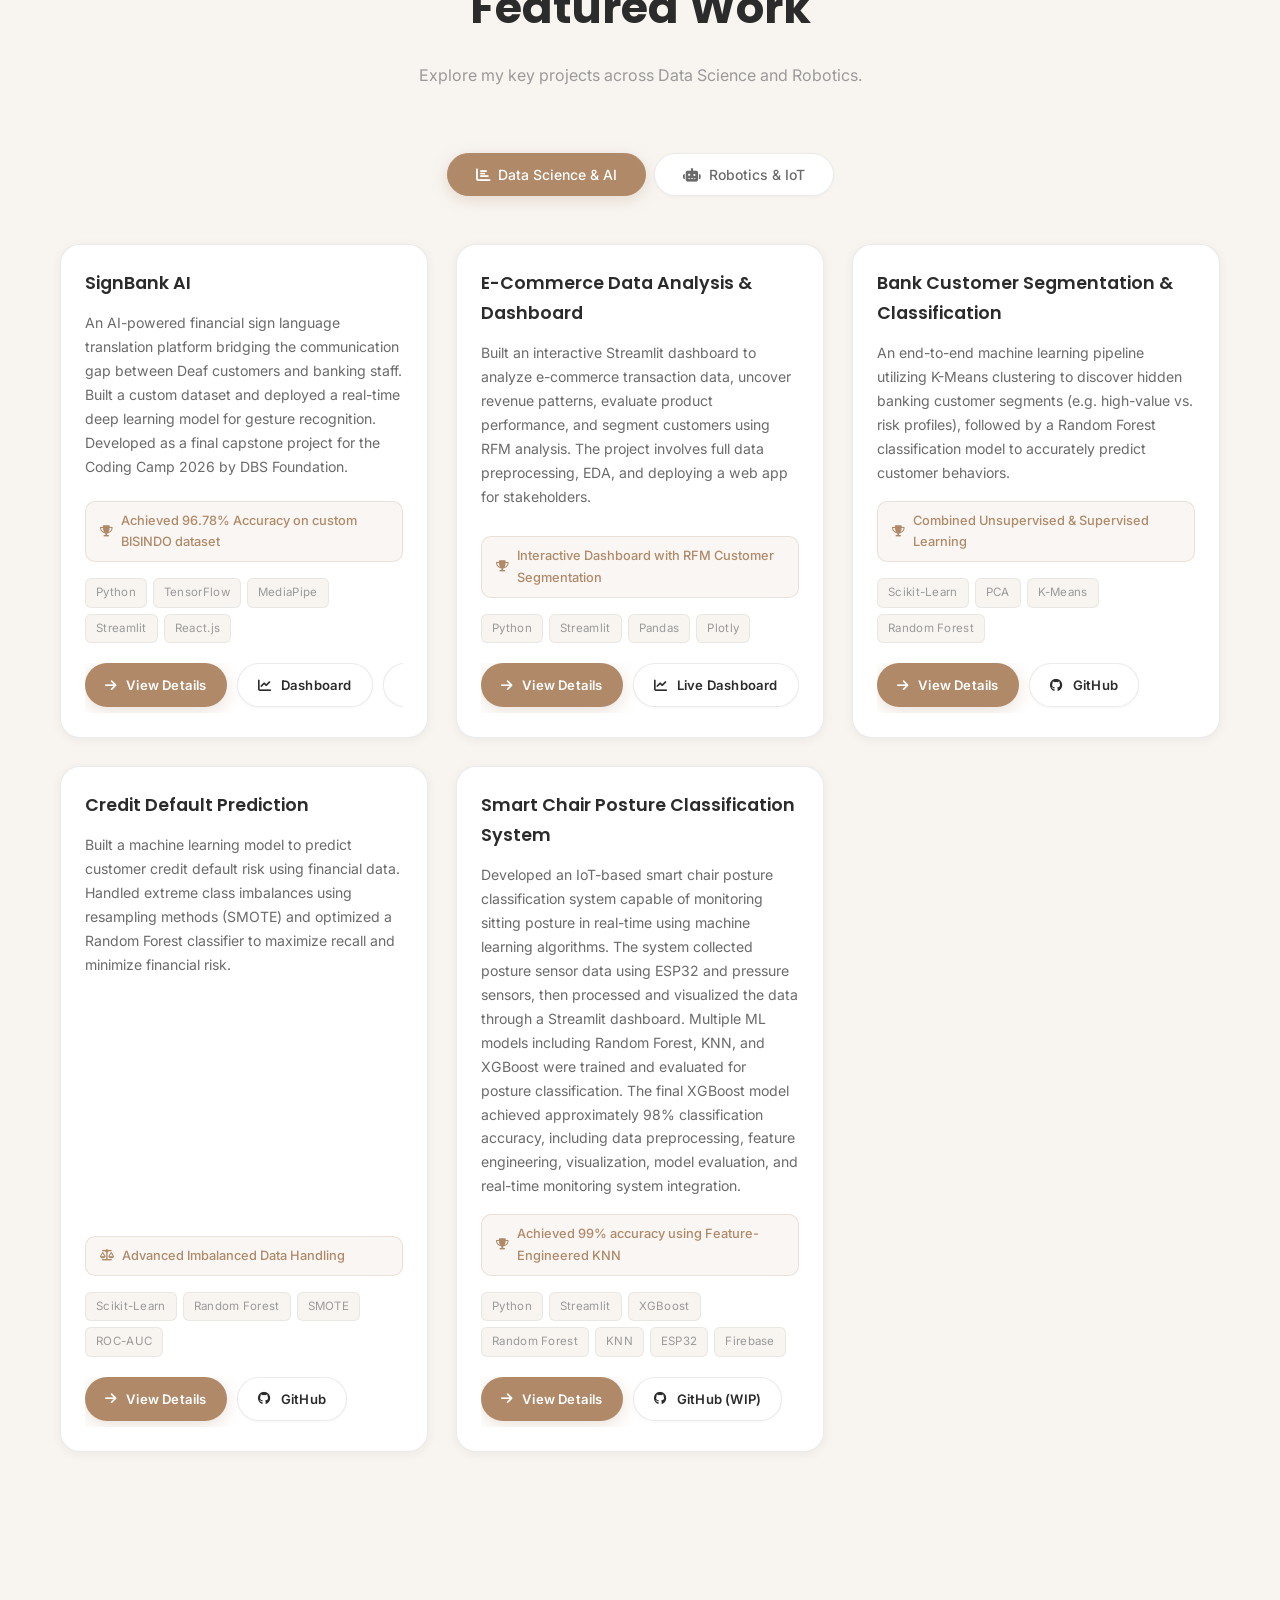
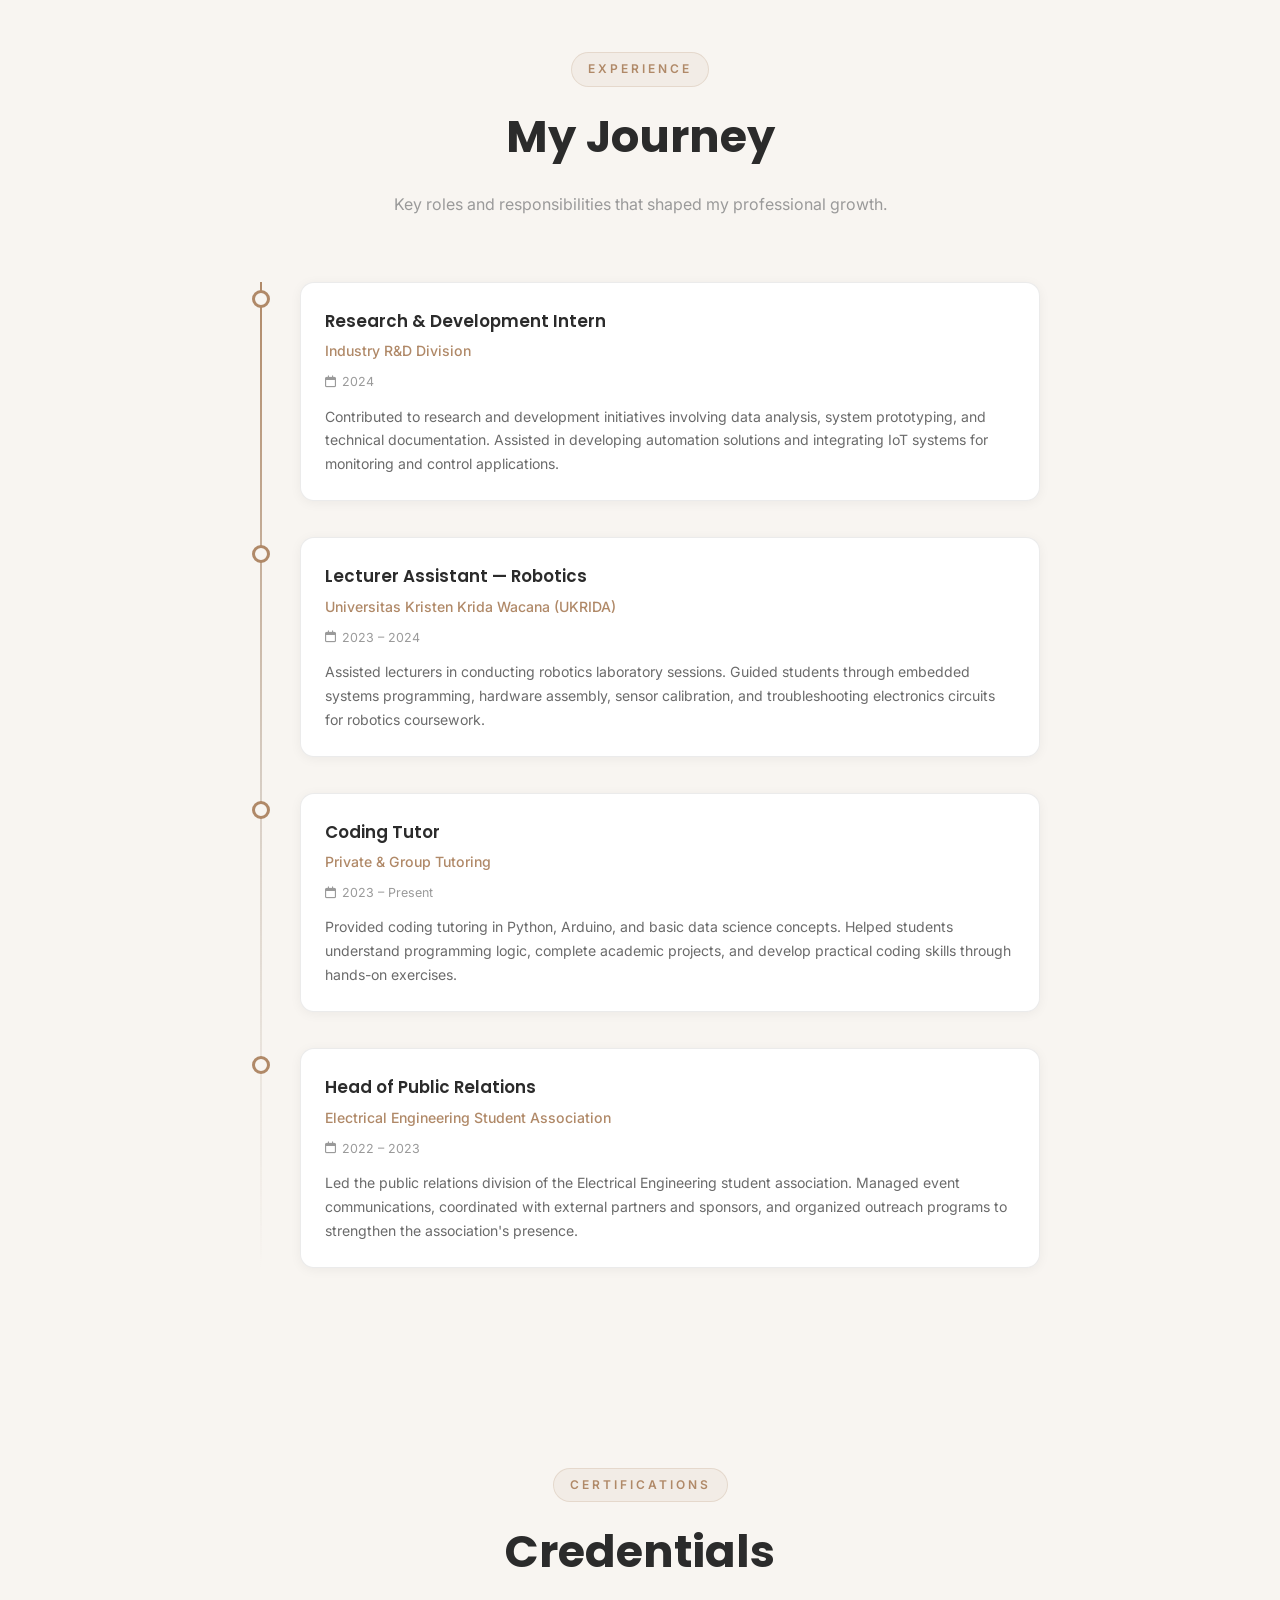
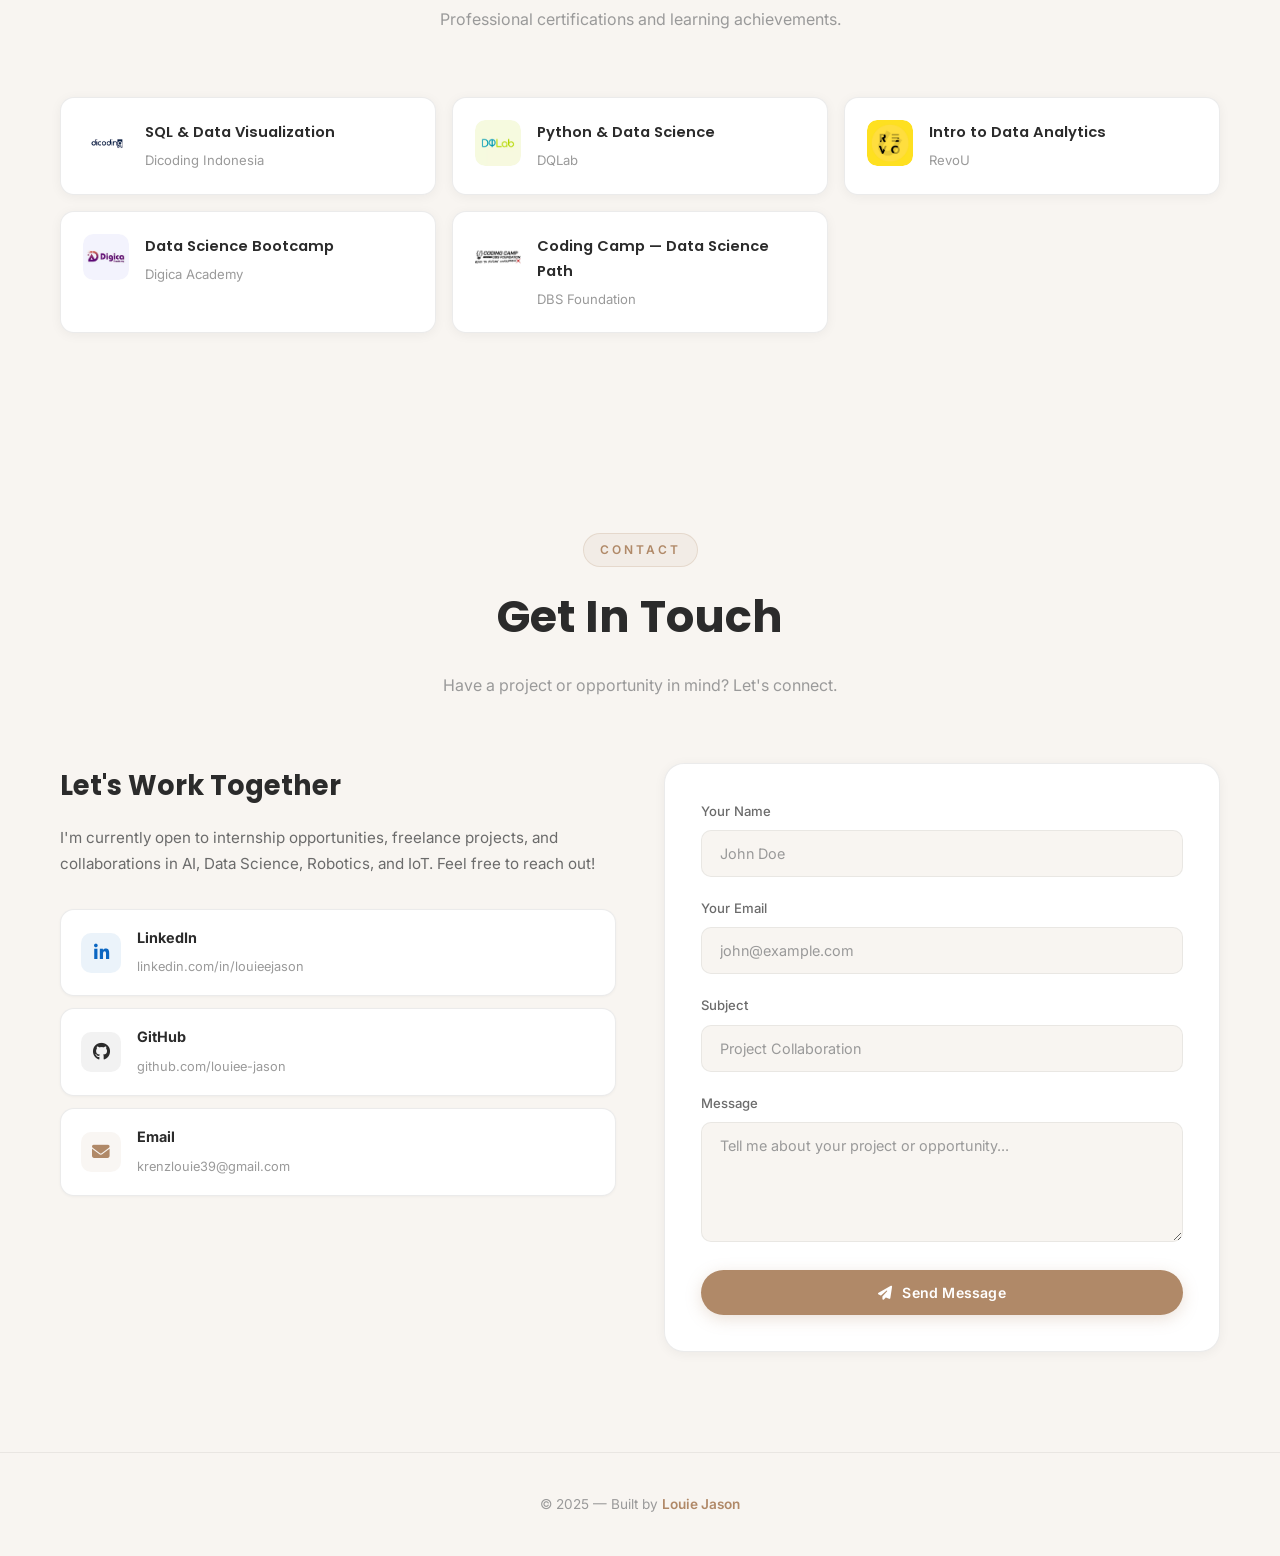
==== commit 9a1e9201: "Update portfolio: Add SignBank AI project details and update styles" ====
--- a/index.html
+++ b/index.html
@@ -32,7 +32,7 @@
 
   <link rel="stylesheet" href="https://cdnjs.cloudflare.com/ajax/libs/font-awesome/6.5.1/css/all.min.css" />
 
-  <link rel="stylesheet" href="style.css?v=3" />
+  <link rel="stylesheet" href="style.css?v=5" />
 </head>
 <body>
 
@@ -254,6 +254,39 @@
 
           <div class="project-card reveal">
             <div class="project-content">
+              <h3 class="project-title">SignBank AI</h3>
+              <p class="project-description">
+                An AI-powered financial sign language translation platform bridging the communication gap between Deaf customers and banking staff. Built a custom dataset and deployed a real-time deep learning model for gesture recognition. Developed as a final capstone project for the Coding Camp 2026 by DBS Foundation.
+              </p>
+              <div class="project-highlight">
+                <i class="fa-solid fa-trophy"></i> Achieved 96.78% Accuracy on custom BISINDO dataset
+              </div>
+              <div class="project-tech">
+                <span class="tech-tag">Python</span>
+                <span class="tech-tag">TensorFlow</span>
+                <span class="tech-tag">MediaPipe</span>
+                <span class="tech-tag">Streamlit</span>
+                <span class="tech-tag">React.js</span>
+              </div>
+              <div class="project-links">
+                <a href="projects/signbank-ai.html" class="btn btn-primary btn-small">
+                  <i class="fa-solid fa-arrow-right"></i> View Details
+                </a>
+                <a href="https://signbankcloud.streamlit.app/" target="_blank" class="btn btn-outline btn-small">
+                  <i class="fa-solid fa-chart-line"></i> Dashboard
+                </a>
+                <a href="https://youtu.be/_Ip7bpFHU7w" target="_blank" class="btn btn-outline btn-small">
+                  <i class="fa-brands fa-youtube"></i> Watch Demo
+                </a>
+                <a href="https://github.com/Heda312/signbank_cloud" target="_blank" class="btn btn-outline btn-small">
+                  <i class="fa-brands fa-github"></i> GitHub
+                </a>
+              </div>
+            </div>
+          </div>
+
+          <div class="project-card reveal">
+            <div class="project-content">
               <h3 class="project-title">E-Commerce Data Analysis & Dashboard</h3>
               <p class="project-description">
                 Built an interactive Streamlit dashboard to analyze e-commerce transaction data, uncover revenue patterns, evaluate product performance, and segment customers using RFM analysis. The project involves full data preprocessing, EDA, and deploying a web app for stakeholders.
--- a/style.css
+++ b/style.css
@@ -990,11 +990,24 @@
   margin-top: auto;
   display: flex;
   gap: 10px;
+  overflow-x: auto;
+  width: 100%;
+  padding-bottom: 6px;
+  scrollbar-width: thin;
+}
+
+.project-links::-webkit-scrollbar {
+  height: 4px;
+}
+.project-links::-webkit-scrollbar-thumb {
+  background: rgba(176, 137, 104, 0.4);
+  border-radius: 4px;
 }
 
 .project-links .btn {
-  flex: 1;
+  flex: 0 0 auto;
   justify-content: center;
+  min-width: max-content;
 }
 
 .tab-content {
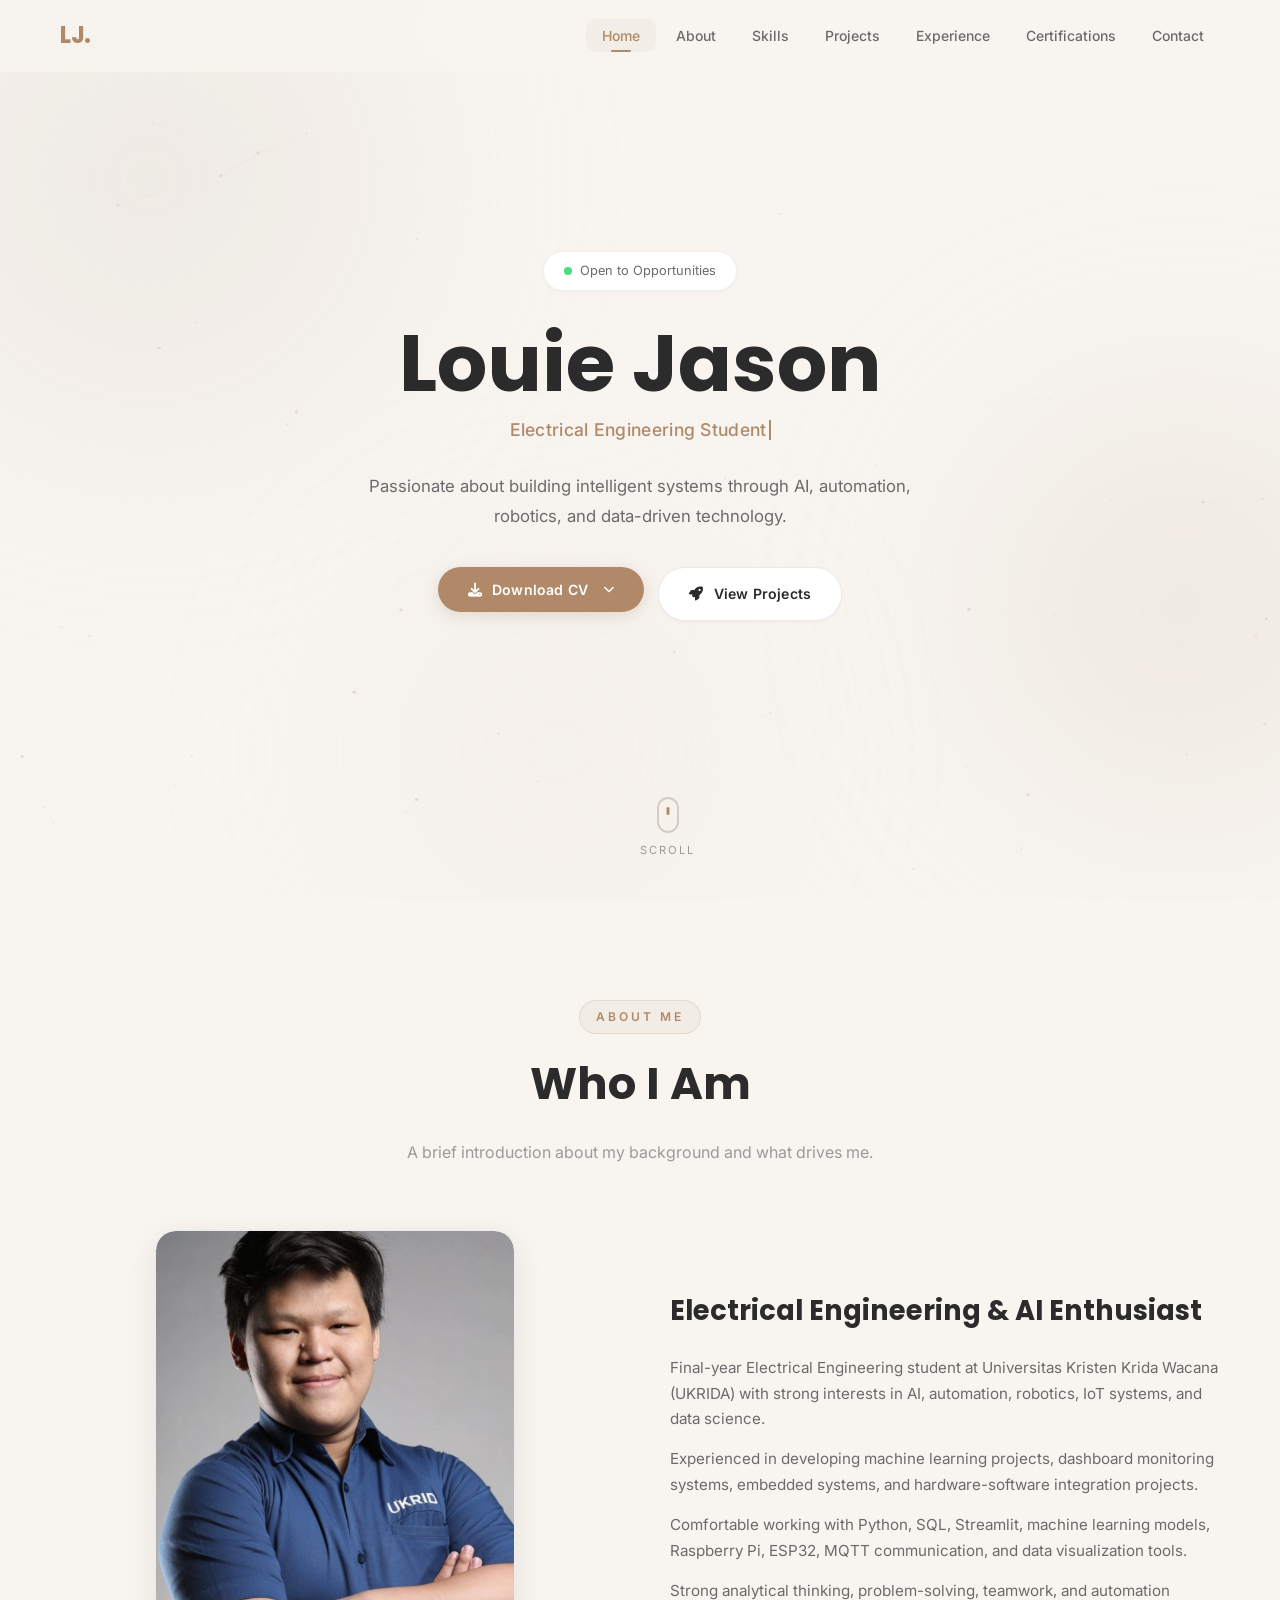
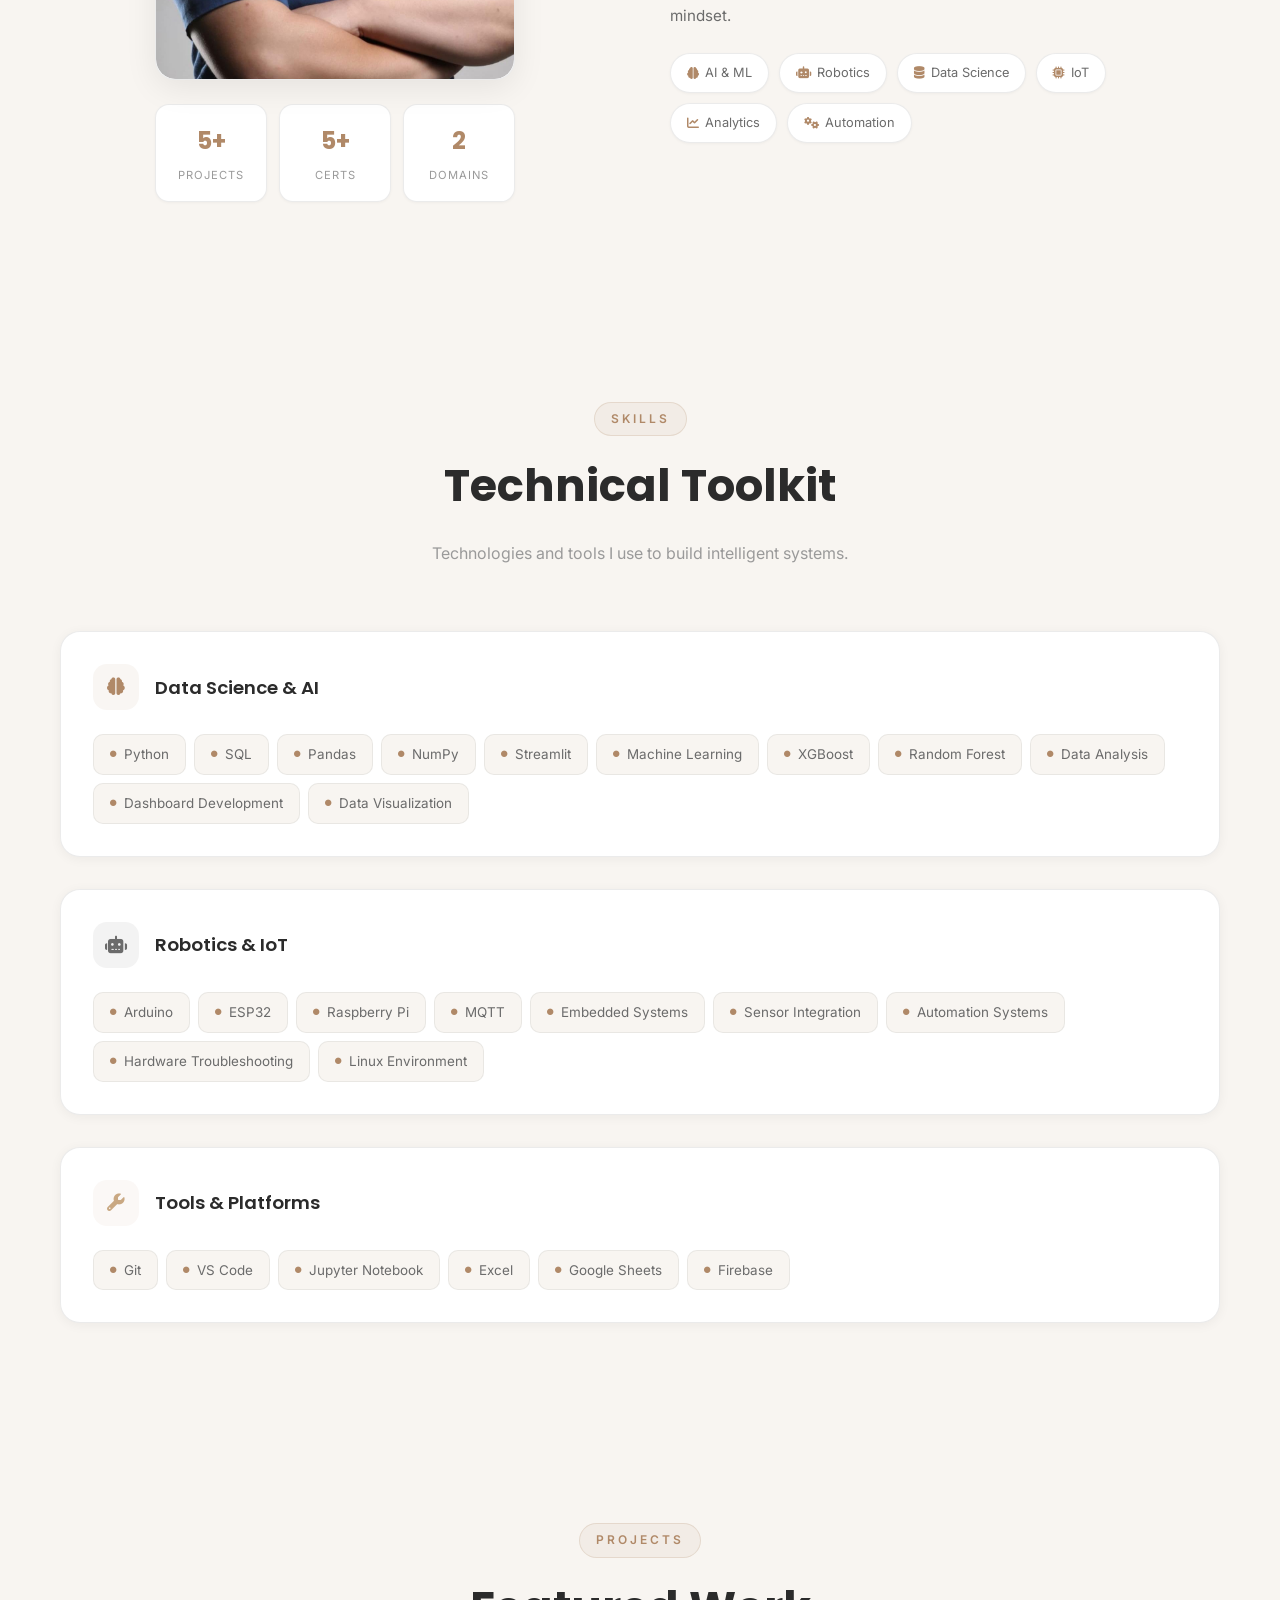
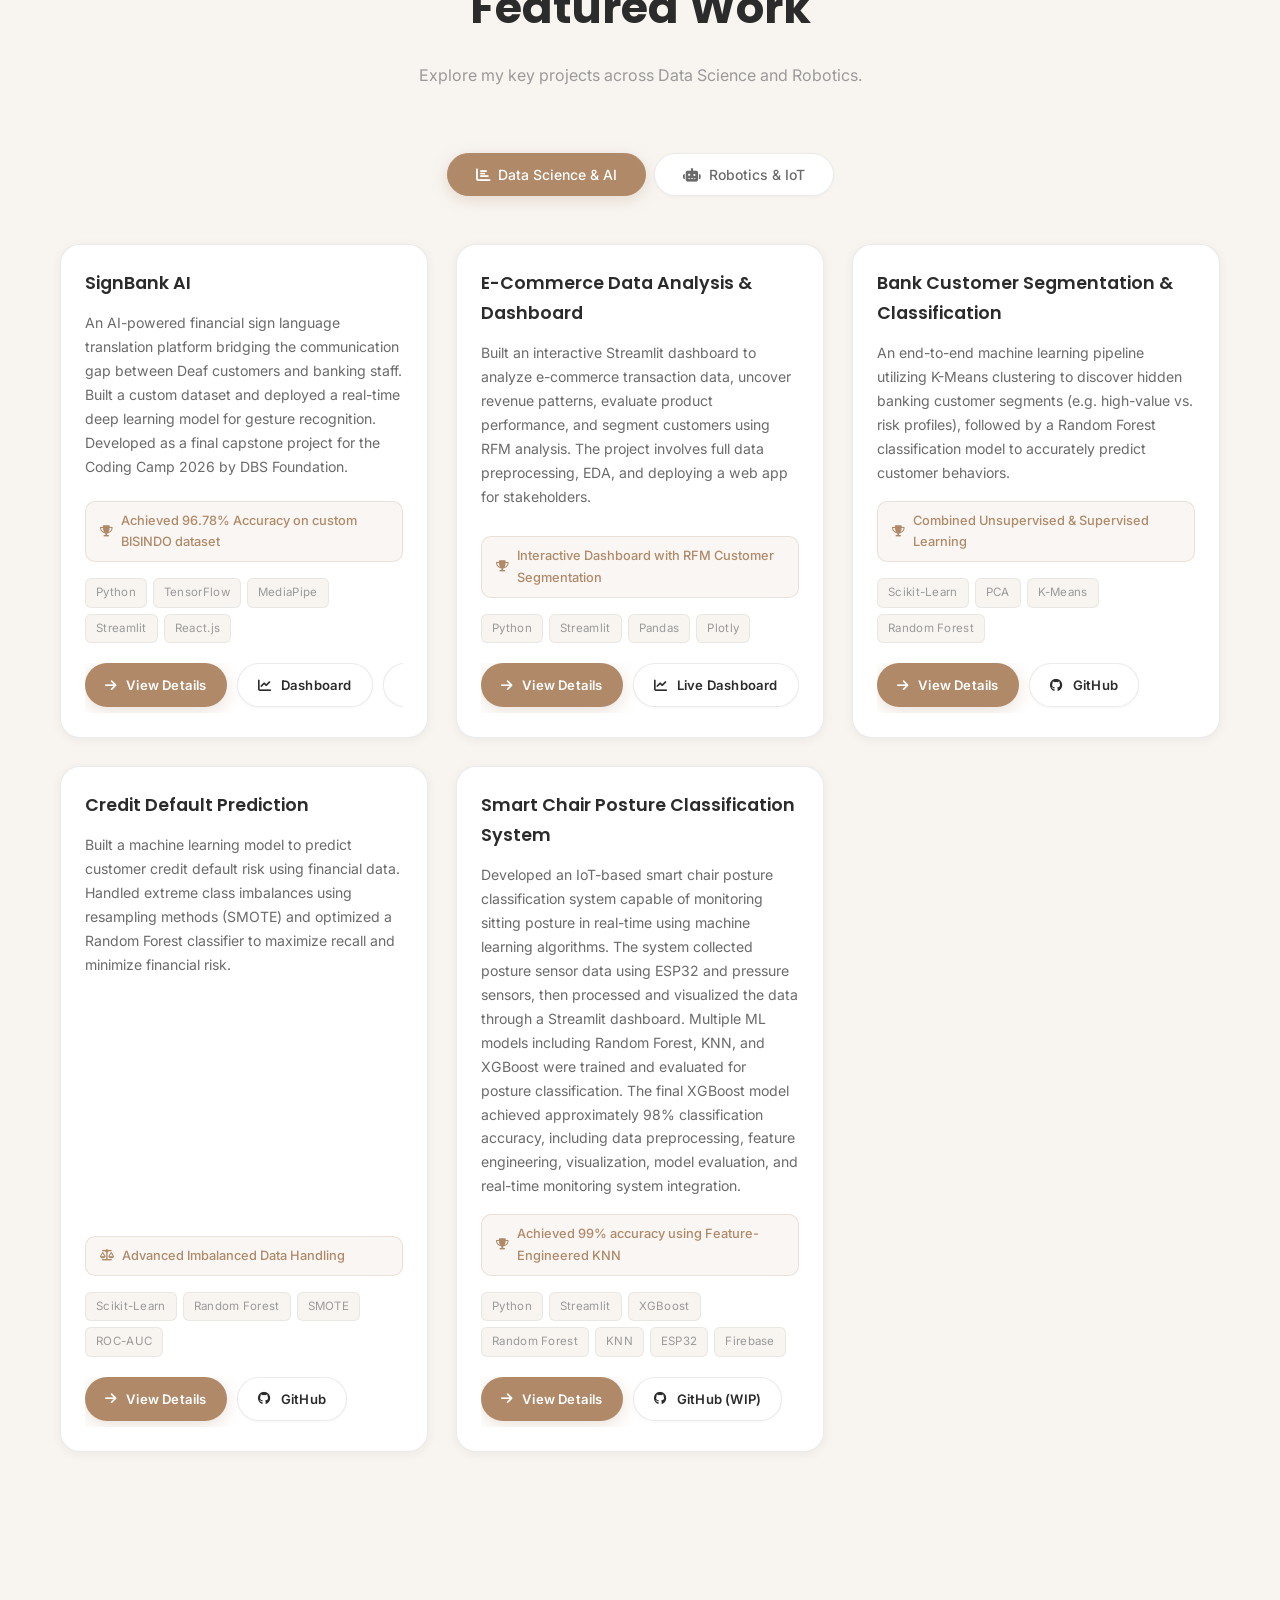
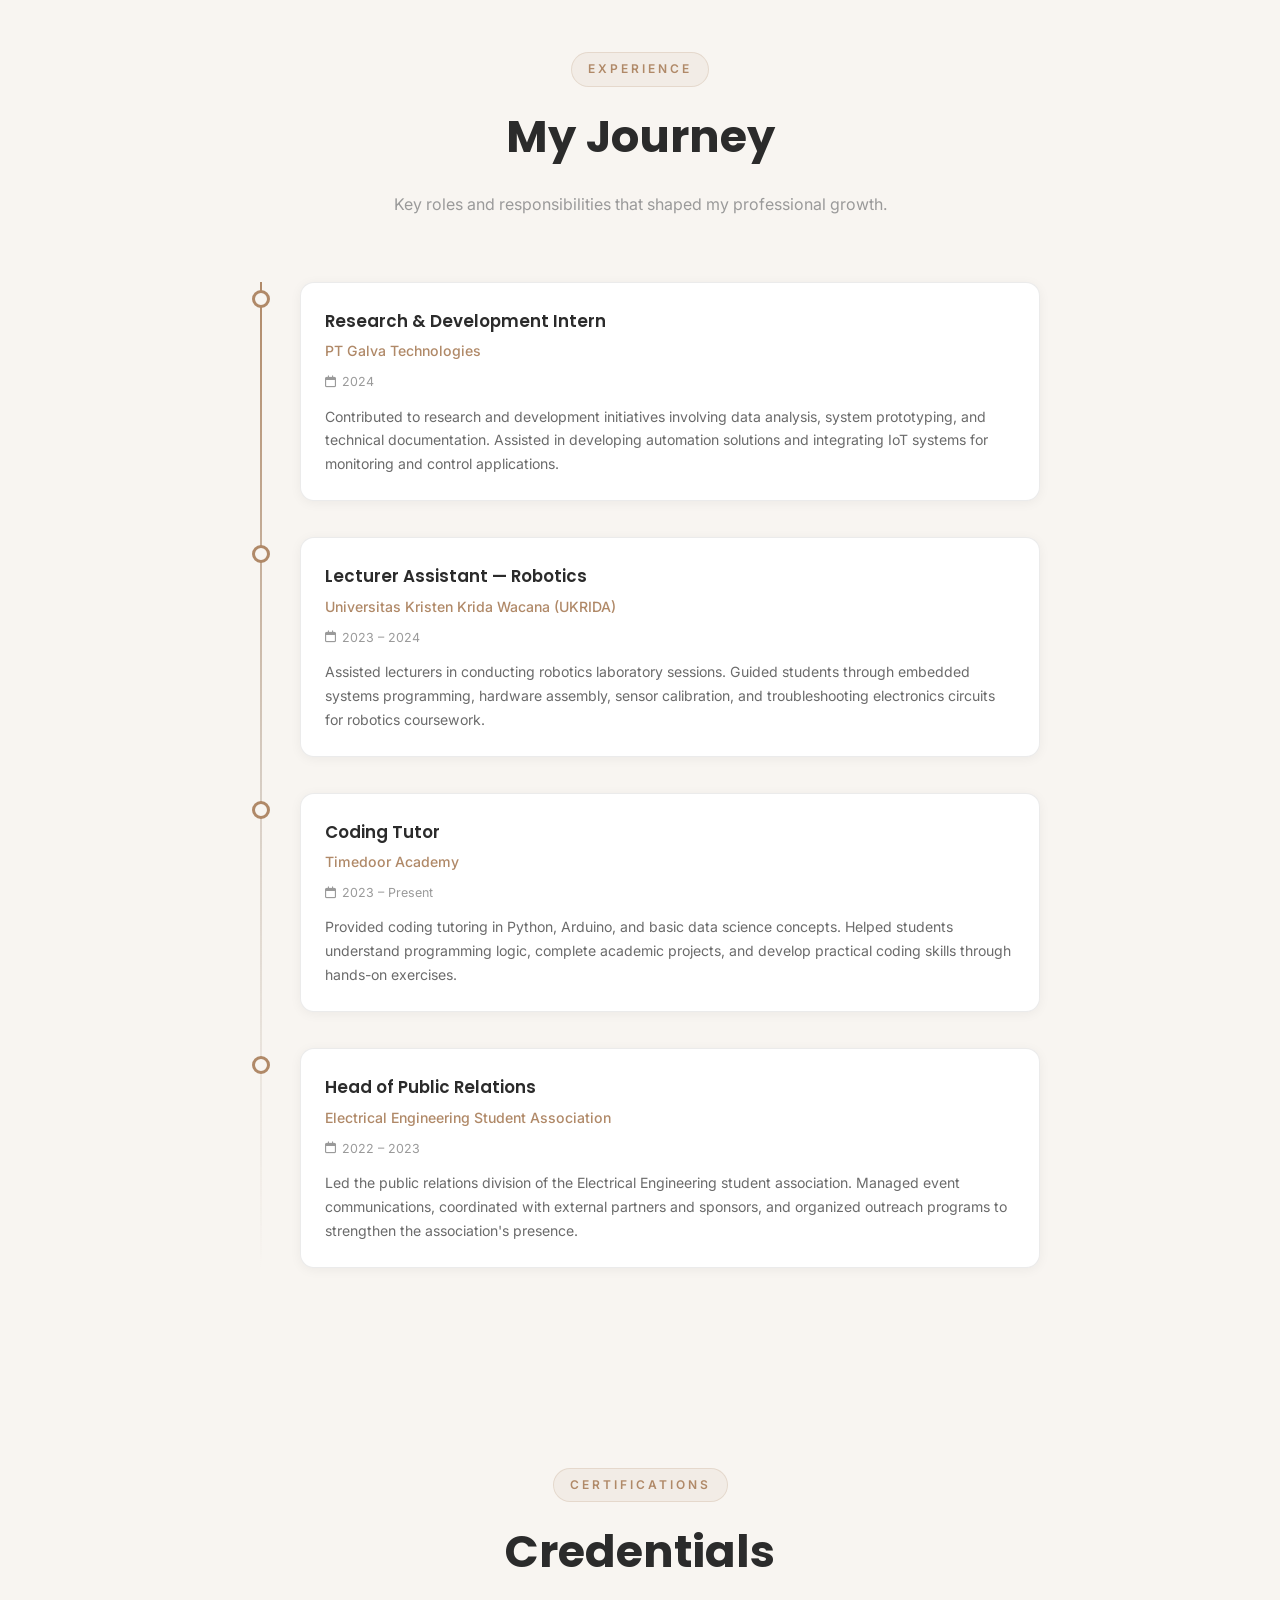
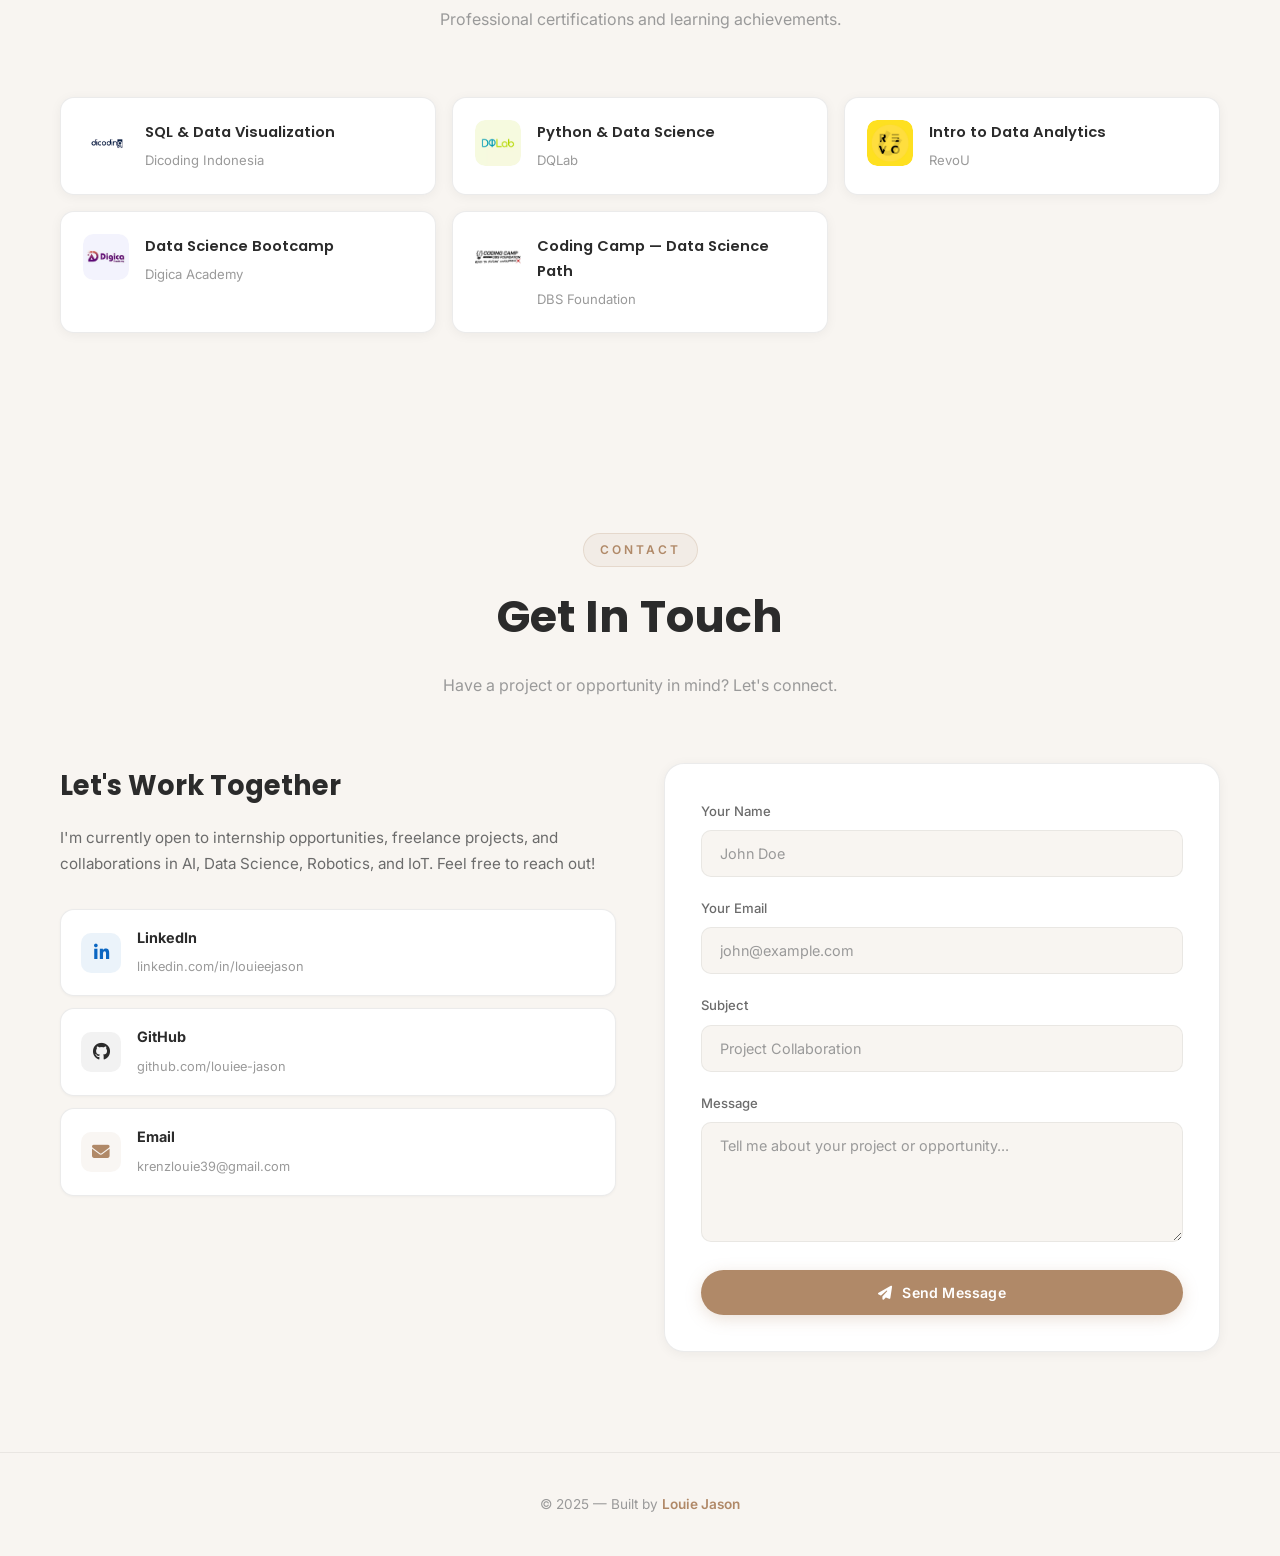
==== commit 19b7f8fa: "Update organization names in Experience section" ====
--- a/index.html
+++ b/index.html
@@ -487,7 +487,7 @@
           <div class="timeline-dot"></div>
           <div class="timeline-card">
             <h3 class="timeline-role">Research &amp; Development Intern</h3>
-            <p class="timeline-org">Industry R&amp;D Division</p>
+            <p class="timeline-org">PT Galva Technologies</p>
             <p class="timeline-period"><i class="fa-regular fa-calendar"></i> 2024</p>
             <p class="timeline-desc">
               Contributed to research and development initiatives involving data analysis, system prototyping, and technical documentation. Assisted in developing automation solutions and integrating IoT systems for monitoring and control applications.
@@ -511,7 +511,7 @@
           <div class="timeline-dot"></div>
           <div class="timeline-card">
             <h3 class="timeline-role">Coding Tutor</h3>
-            <p class="timeline-org">Private &amp; Group Tutoring</p>
+            <p class="timeline-org">Timedoor Academy</p>
             <p class="timeline-period"><i class="fa-regular fa-calendar"></i> 2023 – Present</p>
             <p class="timeline-desc">
               Provided coding tutoring in Python, Arduino, and basic data science concepts. Helped students understand programming logic, complete academic projects, and develop practical coding skills through hands-on exercises.
